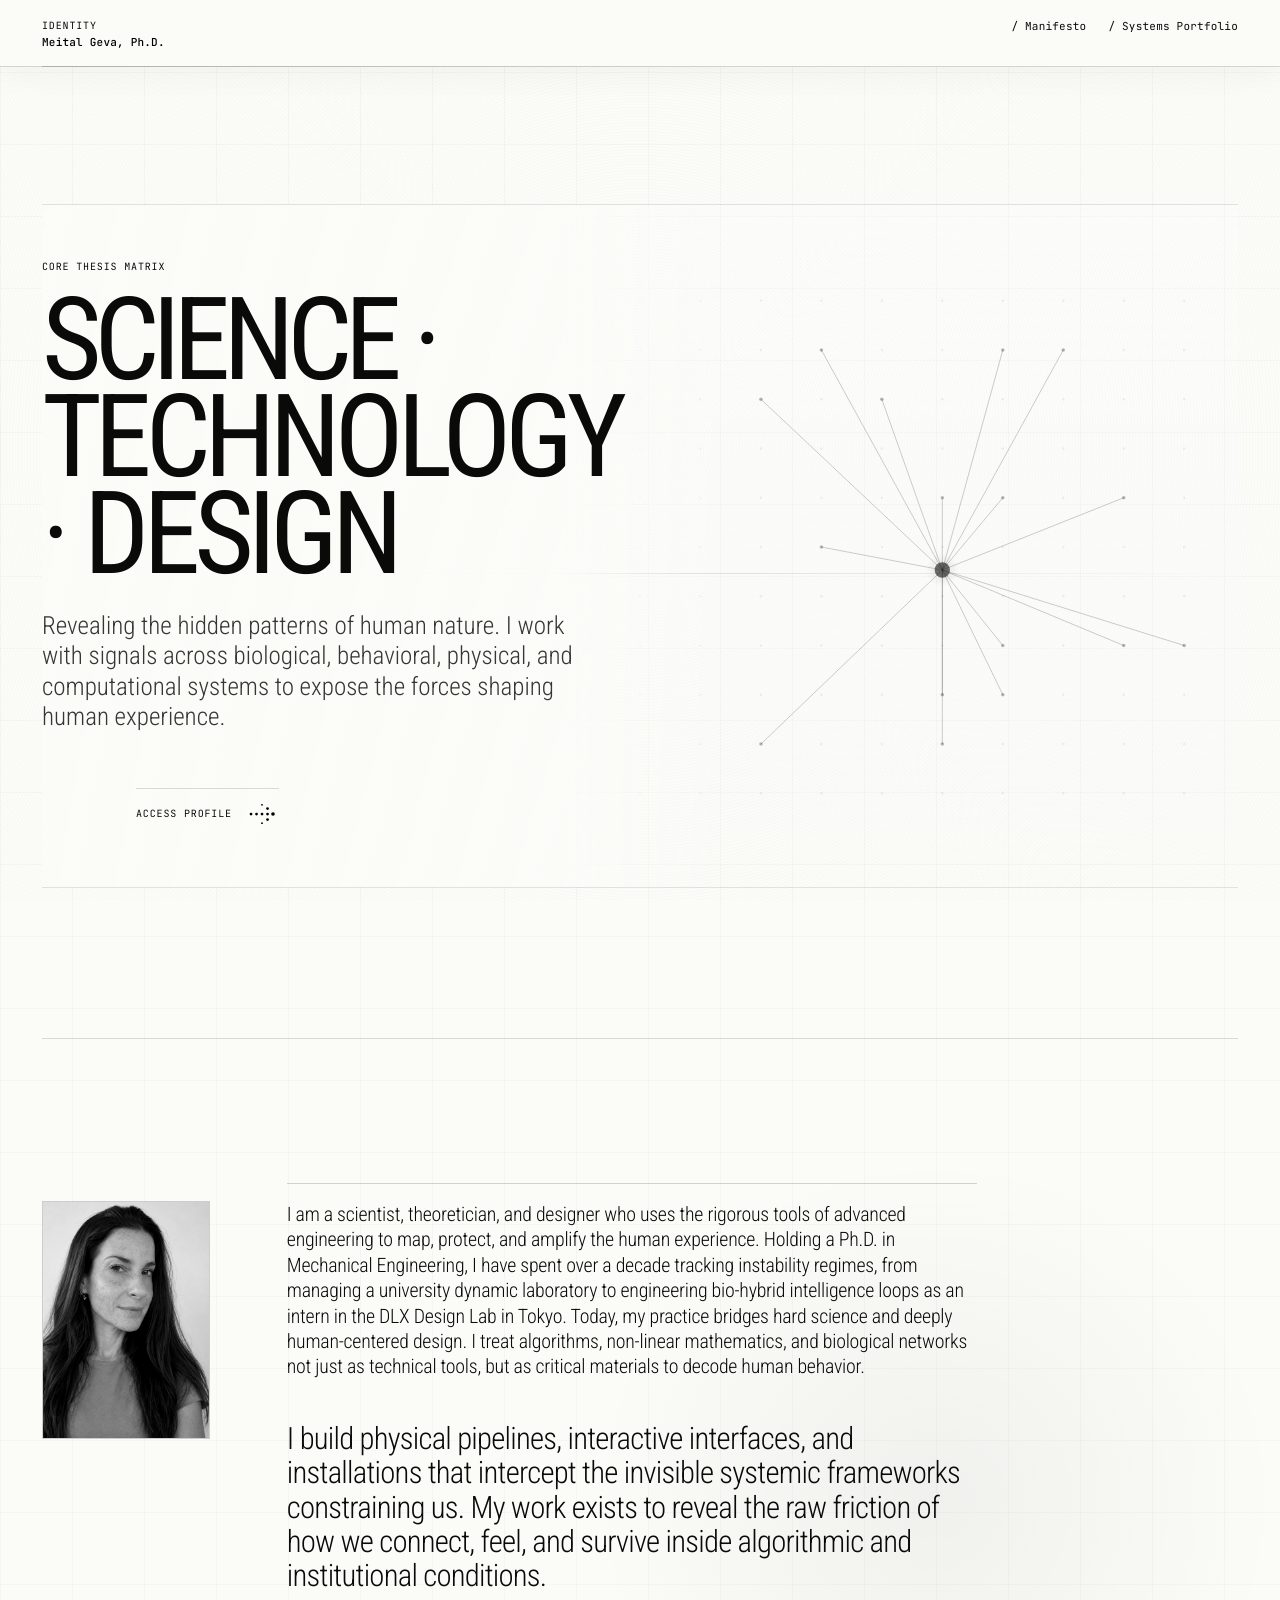
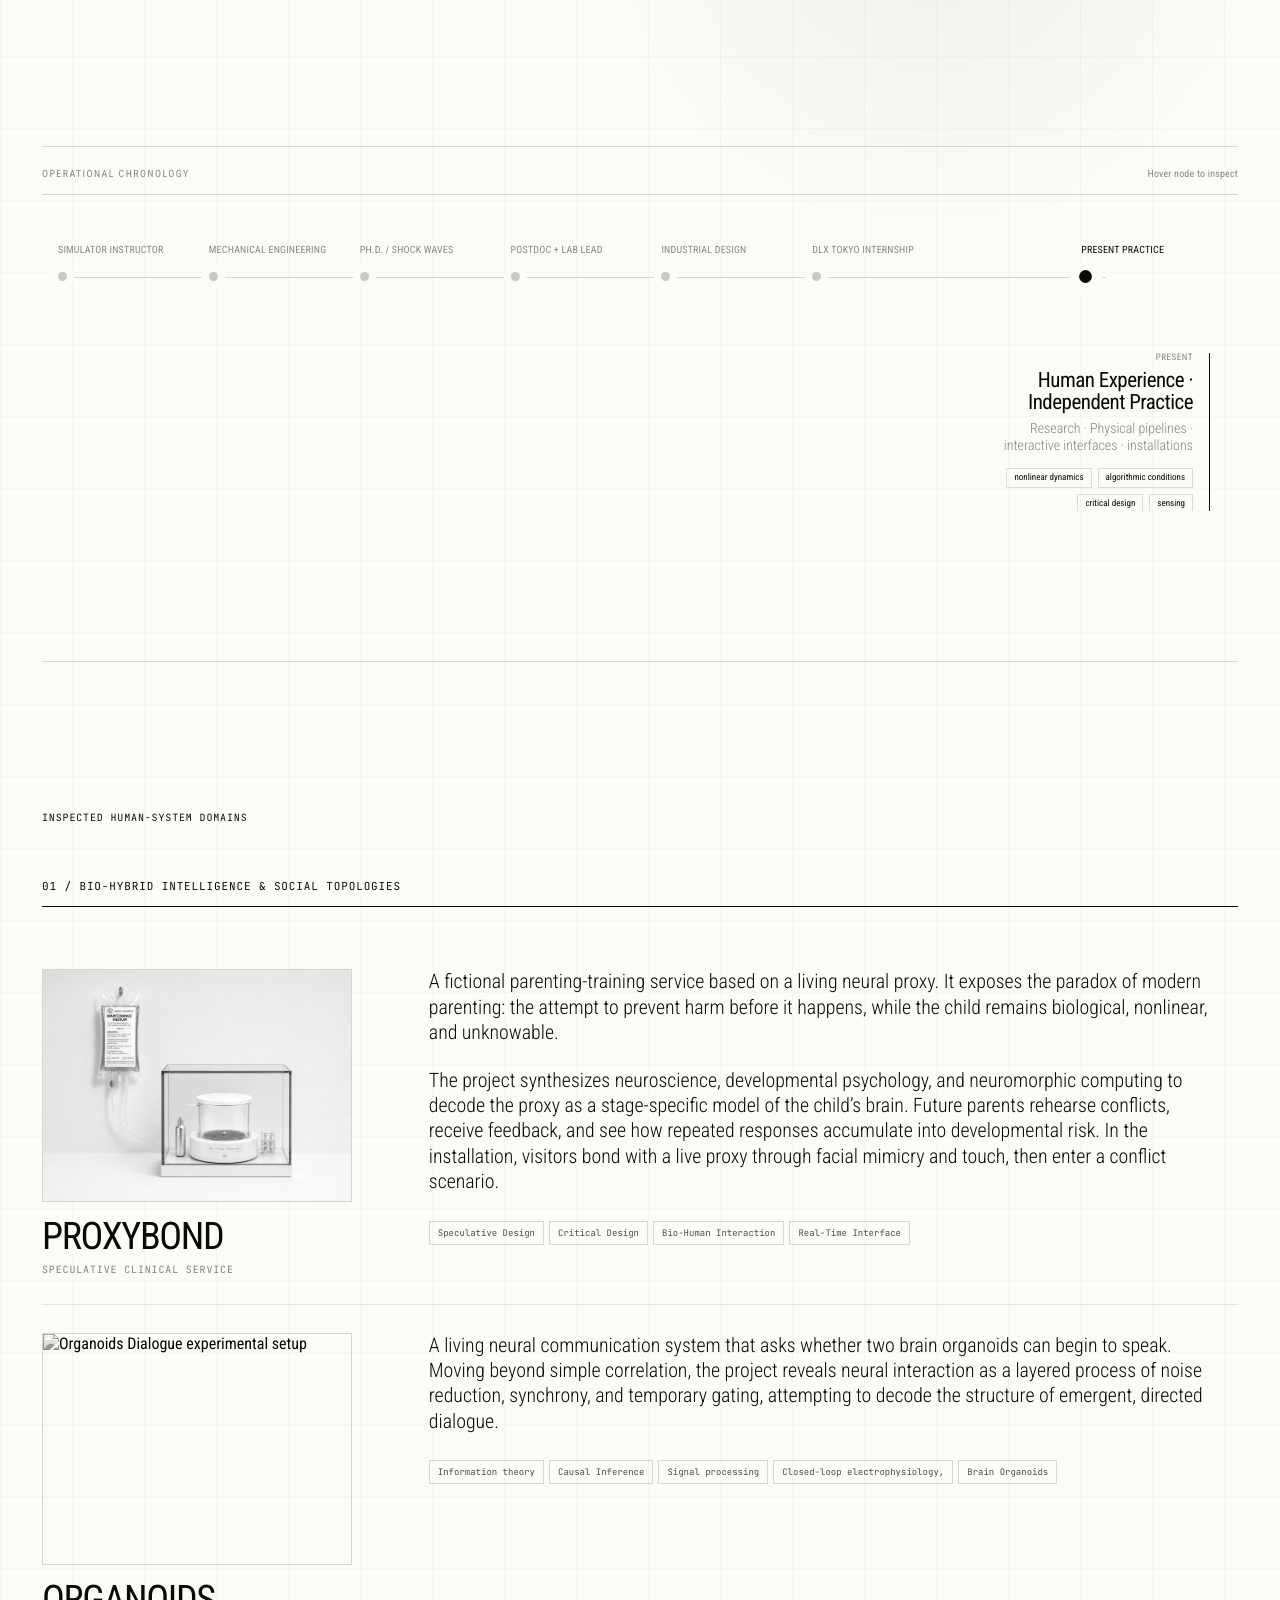
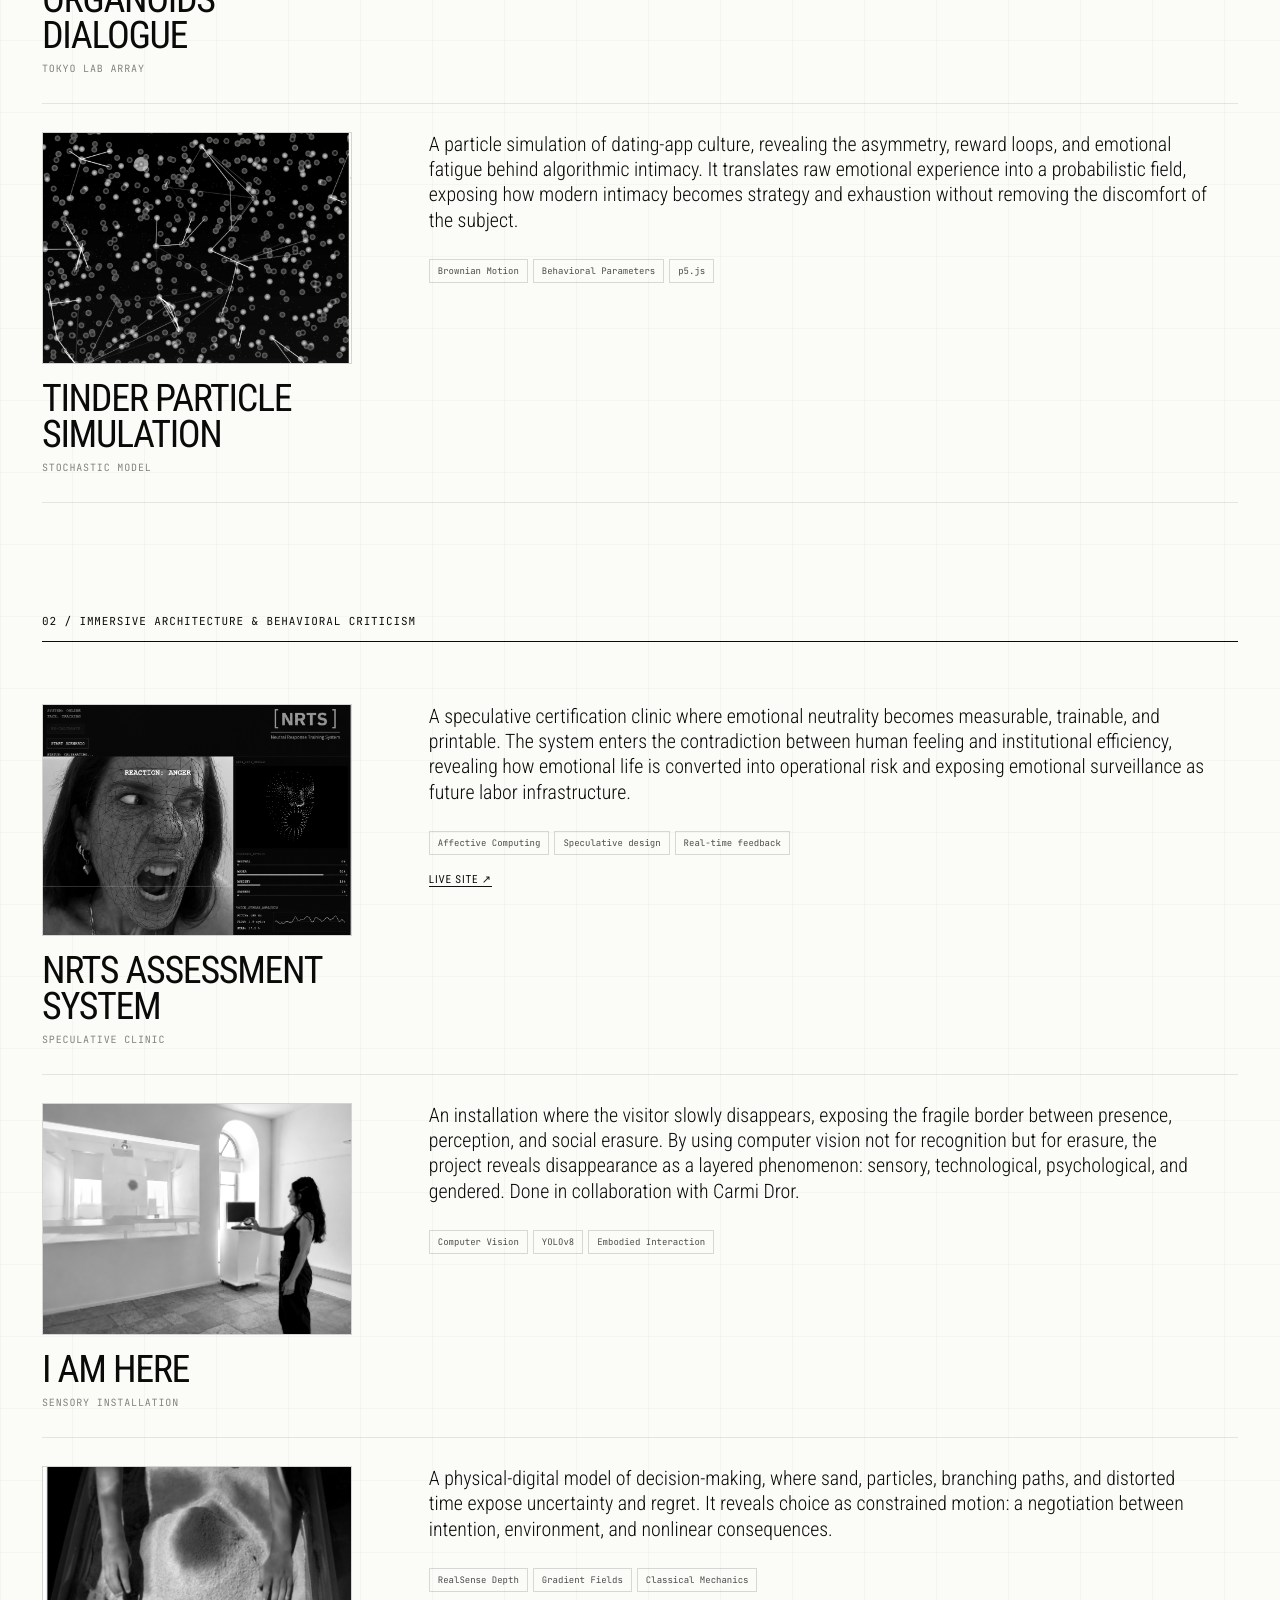
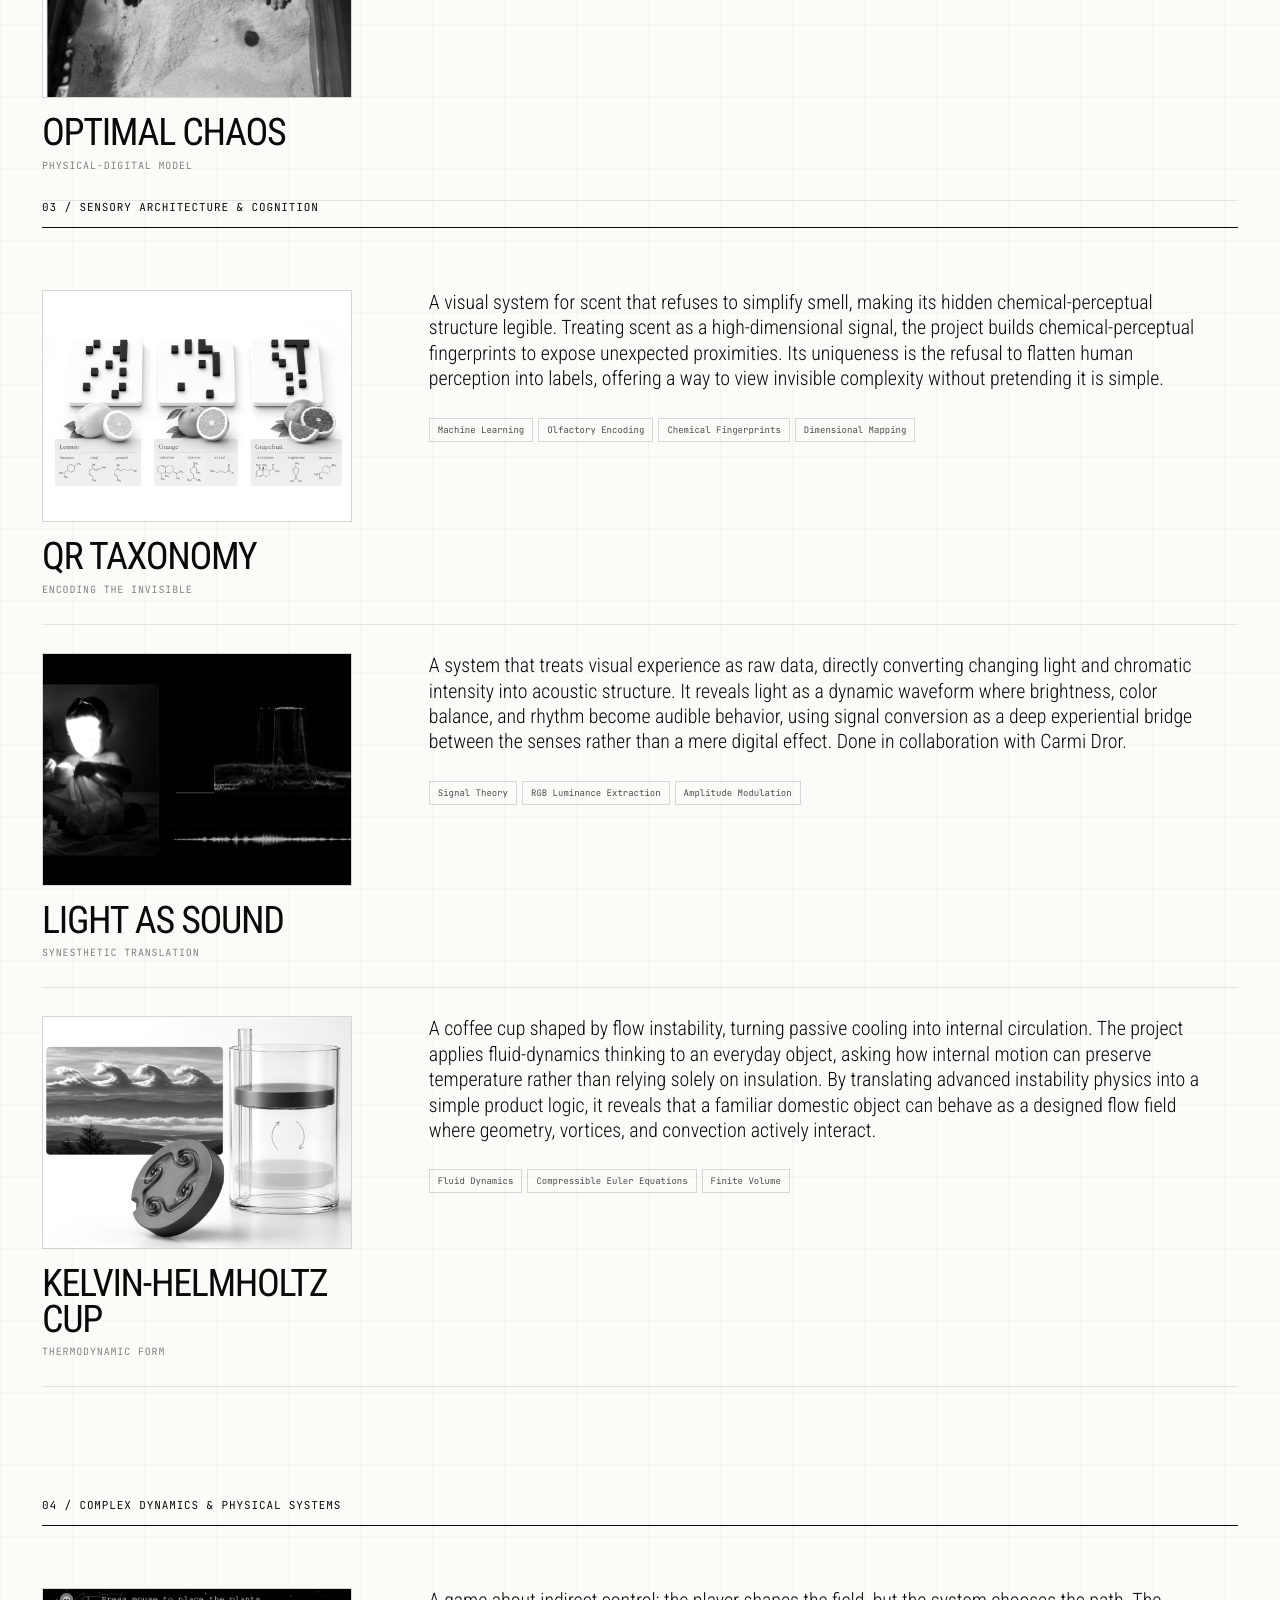
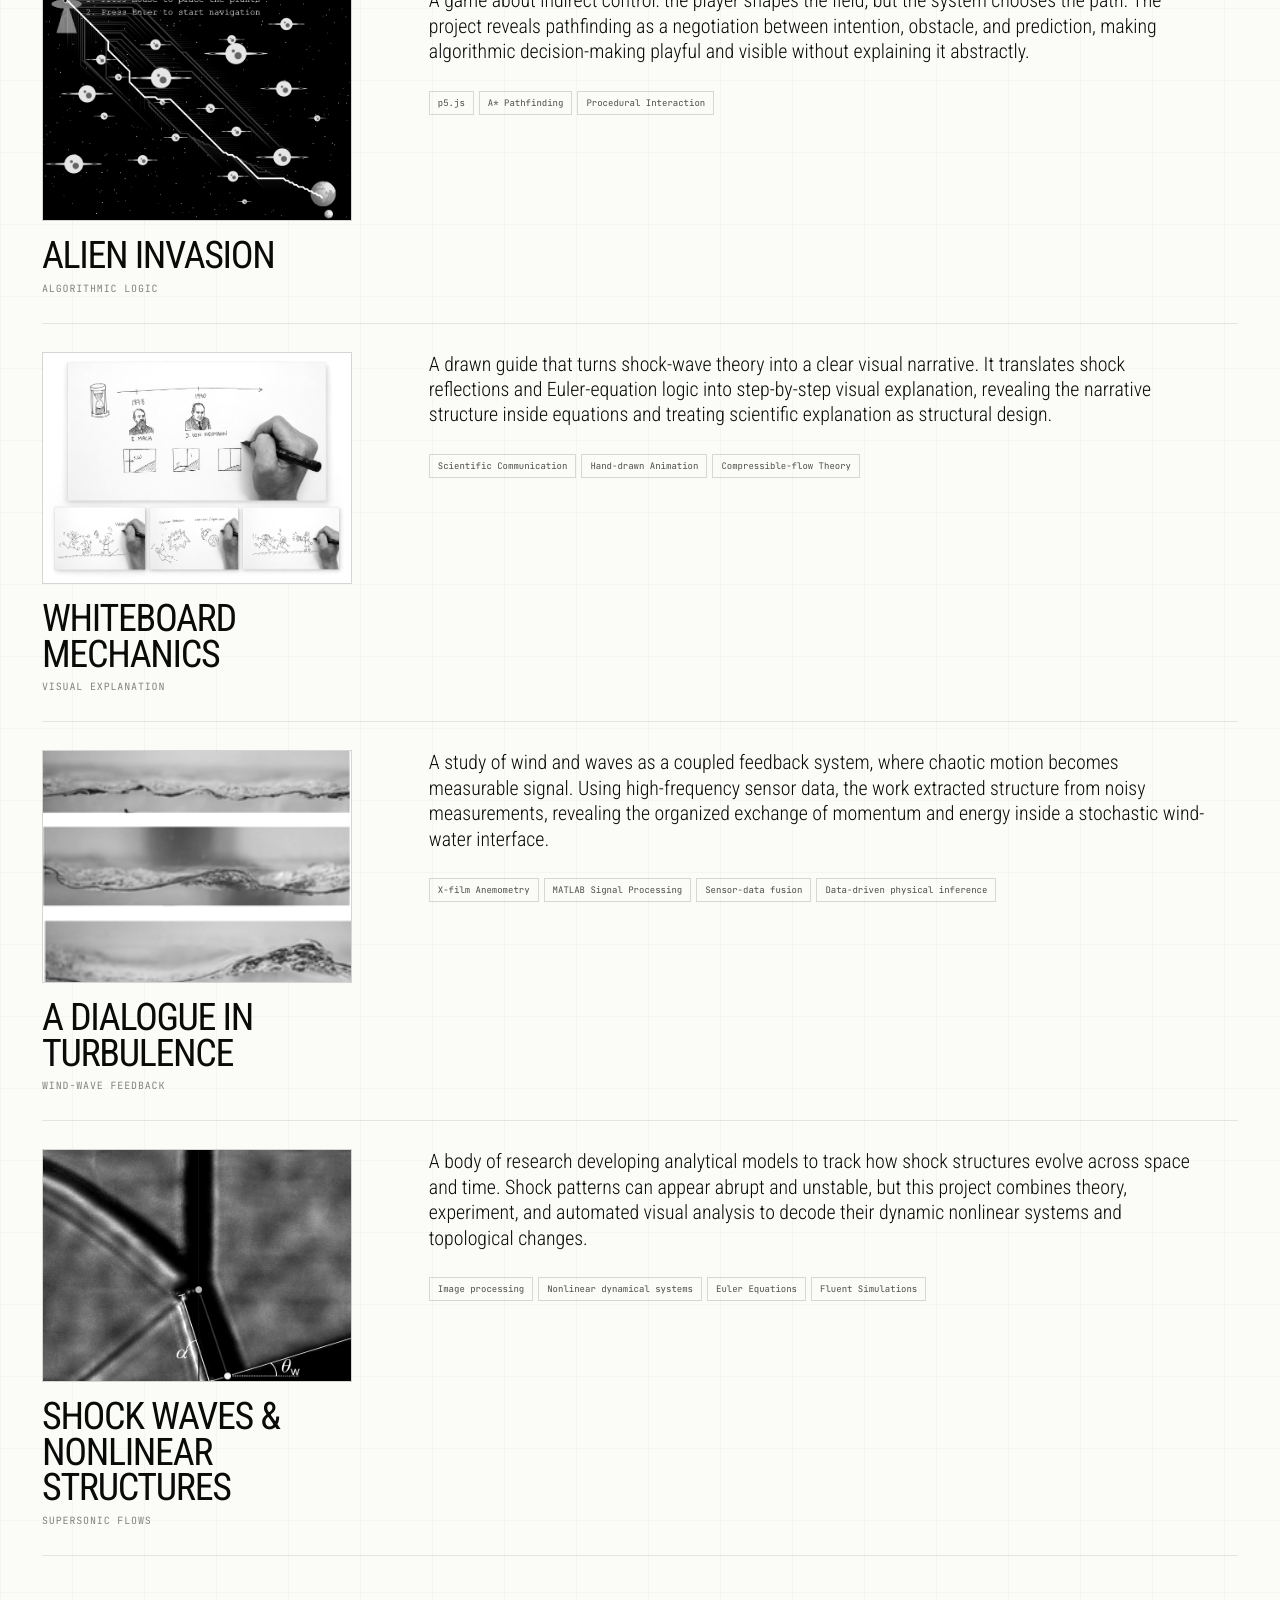
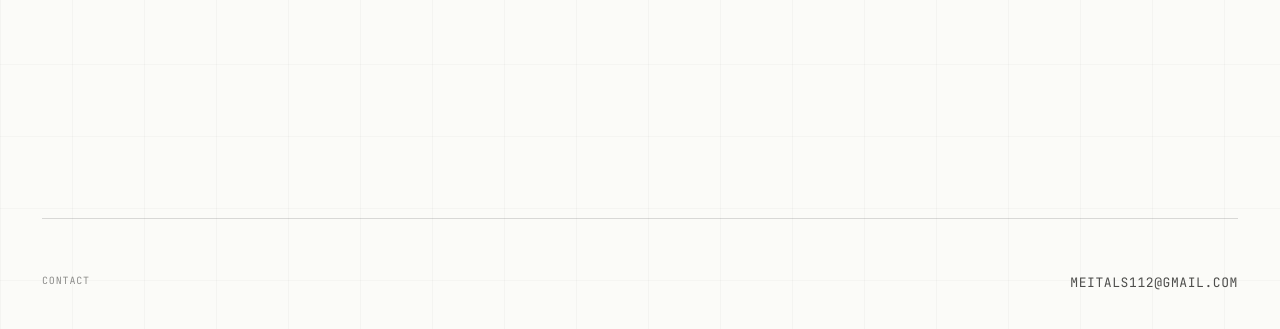
==== index.html @ a9322a8e "Update index.html" ====
<!DOCTYPE html>
<html lang="en">
<head>
    <meta charset="UTF-8">
    <meta name="viewport" content="width=device-width, initial-scale=1.0">
    <title>Meital Geva | Science · Technology · Design</title>
    
    <link rel="preconnect" href="https://fonts.googleapis.com">
    <link rel="preconnect" href="https://fonts.gstatic.com" crossorigin>
    <link href="https://fonts.googleapis.com/css2?family=JetBrains+Mono:wght@400;500&family=Roboto+Condensed:wght@300;400;500;700&display=swap" rel="stylesheet">

    <style>

        @font-face {
            font-family: "Glock Grotesk";
            src: url("fonts/glockgrotesque-medium.otf") format("opentype");
            font-weight: 400;
            font-style: normal;
            font-display: swap;
        }

        :root {
            --bg: #fbfbf8;
            --ink: #0a0a09;
            --muted: rgba(10, 10, 9, 0.54);
            --faint: rgba(10, 10, 9, 0.09);
            --hairline: rgba(10, 10, 9, 0.14);
            --paper: #f6f6f1;
            --field: rgba(10, 10, 9, 0.035);
            --mono: 'JetBrains Mono', monospace;
            --condensed: 'Roboto Condensed', 'Helvetica Neue Condensed', 'Arial Narrow', sans-serif;
        }

        * { box-sizing: border-box; margin: 0; padding: 0; }
        html { scroll-behavior: smooth; }

        body {
            background:
                radial-gradient(circle at 73% 18%, rgba(0,0,0,0.045), transparent 27vw),
                linear-gradient(90deg, rgba(0,0,0,0.028) 1px, transparent 1px),
                linear-gradient(180deg, rgba(0,0,0,0.022) 1px, transparent 1px),
                var(--bg);
            background-size: auto, 72px 72px, 72px 72px, auto;
            color: var(--ink);
            font-family: var(--condensed);
            font-weight: 400;
            overflow-x: hidden;
            position: relative;
            text-rendering: geometricPrecision;
            -webkit-font-smoothing: antialiased;
        }

        body::before {
            content: '';
            position: fixed;
            inset: 0;
            pointer-events: none;
            z-index: 0;
            opacity: .32;
            background-image:
                linear-gradient(rgba(255,255,255,.5), rgba(255,255,255,.5)),
                repeating-radial-gradient(circle at 50% 50%, rgba(0,0,0,.08) 0 1px, transparent 1px 3px);
            mix-blend-mode: multiply;
        }

        .interface-grid {
            position: relative;
            z-index: 2;
            width: min(100%, 1280px);
            margin: 0 auto;
            padding: 54px 42px 0;
        }

        header {
            position: fixed;
            top: 0;
            left: 50%;
            transform: translateX(-50%);
            width: min(100%, 1280px);
            padding: 20px 42px 16px;
            display: grid;
            grid-template-columns: 1fr auto;
            align-items: start;
            z-index: 30;
            pointer-events: none;
            background: rgba(251, 251, 248, 0.96);
            backdrop-filter: blur(14px);
            -webkit-backdrop-filter: blur(14px);
            border-bottom: 1px solid rgba(10,10,9,.16);
            box-shadow: 0 10px 30px rgba(0,0,0,.035);
        }

        header::after {
            content: '';
            position: absolute;
            left: 42px;
            right: 42px;
            bottom: -1px;
            height: 1px;
            background: linear-gradient(90deg, rgba(10,10,9,.18), transparent 58%);
        }

        header > * { pointer-events: auto; }

        .meta-label {
            font-family: var(--mono);
            font-size: 10px;
            line-height: 1.2;
            text-transform: uppercase;
            letter-spacing: .085em;
            color: var(--ink);
            font-weight: 400;
        }

        header a {
            font-family: var(--mono) !important;
            font-size: 11px !important;
            letter-spacing: .02em;
        }

        .nav-links {
            display: flex;
            gap: 22px;
            align-items: center;
        }

        .nav-links a {
            text-decoration: none;
            color: var(--ink);
            font-family: var(--mono);
            font-size: 11px;
            font-weight: 400;
            transition: opacity .25s ease, filter .25s ease;
        }

        .nav-links a:hover { opacity: .45; filter: blur(.35px); }

        section {
            min-height: 100vh;
            display: flex;
            flex-direction: column;
            justify-content: center;
            padding: 150px 0;
            border-bottom: 1px solid var(--hairline);
            position: relative;
            scroll-margin-top: 96px;
        }


        .reveal-element {
            filter: blur(18px);
            opacity: 0;
            transform: translateY(18px);
            transition: filter 1.9s cubic-bezier(.16, 1, .3, 1), opacity 1.9s cubic-bezier(.16, 1, .3, 1), transform 1.9s cubic-bezier(.16, 1, .3, 1);
        }

        .reveal-element.visible { filter: blur(0); opacity: 1; transform: translateY(0); }

        /* WORK SECTION: keep projects immediately visible on desktop and mobile */
        #work .reveal-element {
            filter: none;
            opacity: 1;
            transform: none;
            transition: none;
        }


        #hero {
            min-height: 100vh;
            isolation: isolate;
            display: block;
        }

        .hero-panel {
            position: relative;
            min-height: min(76vh, 860px);
            display: flex;
            align-items: stretch;
            border-top: 1px solid rgba(0,0,0,.10);
            border-bottom: 1px solid rgba(0,0,0,.10);
            overflow: hidden;
            background: linear-gradient(180deg, rgba(255,255,255,.26), rgba(255,255,255,.08));
        }

        .hero-dot-canvas {
            position: absolute;
            inset: 0;
            width: 100%;
            height: 100%;
            z-index: 0;
            pointer-events: none;
        }

        .hero-copy {
            position: relative;
            z-index: 2;
            width: min(56%, 760px);
            padding: clamp(34px, 4.2vw, 58px) clamp(28px, 4vw, 52px) clamp(34px, 4.8vw, 60px) 0;
            display: flex;
            flex-direction: column;
            justify-content: center;
            background: linear-gradient(90deg, rgba(251,251,248,.96) 0%, rgba(251,251,248,.92) 78%, rgba(251,251,248,0) 100%);
        }

        .hero-panel::after {
            content: '';
            position: absolute;
            left: 0;
            right: 0;
            top: 54%;
            height: 1px;
            background: linear-gradient(90deg, transparent, rgba(0,0,0,.12), transparent);
            z-index: 1;
            pointer-events: none;
        }

        .hero-title {
            font-family: "Glock Grotesk", var(--condensed);
            font-size: clamp(54px, 9vw, 116px);
            line-height: .84;
            letter-spacing: -.055em;
            font-weight: 400;
            text-transform: uppercase;
            max-width: 760px;
            margin: 0 0 28px;
        }

        .hero-title::first-line { letter-spacing: -.065em; }

        .hero-tagline {
            font-size: clamp(18px, 2.1vw, 25px);
            font-weight: 300;
            line-height: 1.22;
            max-width: 560px;
            color: rgba(10,10,9,.82);
            margin-left: 0;
        }

        .nav-trigger {
            display: inline-flex;
            align-items: center;
            gap: 13px;
            cursor: pointer;
            text-decoration: none;
            color: var(--ink);
            margin-top: 54px;
            margin-left: clamp(0px, 8vw, 94px);
            border-top: 1px solid var(--hairline);
            padding-top: 14px;
            width: fit-content;
        }

        .nav-trigger:hover .vector-arrow { transform: translateX(8px); opacity: .55; }
        .vector-arrow { width: 34px; height: 22px; transition: transform .45s cubic-bezier(.16, 1, .3, 1), opacity .25s ease; }


        .about-layout { width: 100%; }

        .about-text-container {
            display: grid;
            grid-template-columns: 168px minmax(520px, 690px) minmax(120px, 1fr);
            column-gap: clamp(38px, 6vw, 86px);
            row-gap: 22px;
            align-items: start;
            max-width: 1180px;
            margin-bottom: 118px;
            position: relative;
        }

        .about-text-container::before { display: none; }

        .profile-img {
            grid-column: 1;
            grid-row: 1 / span 2;
            width: 168px;
            height: 238px;
            object-fit: cover;
            object-position: center 18%;
            display: block;
            filter: grayscale(100%) contrast(1.08) brightness(1.05);
            border-radius: 0;
            border: 1px solid rgba(0,0,0,.18);
            box-shadow: none;
            margin-top: 12px;
        }

        .about-text-container p {
            grid-column: 2;
            font-size: clamp(18px, 1.55vw, 22px);
            line-height: 1.28;
            margin-bottom: 20px;
            font-weight: 300;
            max-width: 690px;
            letter-spacing: -.012em;
        }

        .about-text-container p:first-of-type {
            margin-top: -6px;
            padding-top: 18px;
            border-top: 1px solid rgba(0,0,0,.16);
        }

        .about-statement {
            font-size: clamp(24px, 2.4vw, 34px) !important;
            line-height: 1.12 !important;
            letter-spacing: -0.025em !important;
            max-width: 820px !important;
            margin-bottom: 34px !important;
        }

        .chron-section {
            --ink: var(--ink);
            --muted: rgba(10,10,9,.48);
            --soft: #c9c9c2;
            --line: rgba(10,10,9,.15);
            --accent: #0a0a09;
            --display: var(--condensed);
            --mono: var(--mono);
            width: 100%;
            border-top: 1px solid var(--hairline);
            padding-top: 22px;
        }

        .chron-head { display: flex; justify-content: space-between; align-items: flex-end; border-bottom: 1px solid var(--line); padding-bottom: 14px; margin-bottom: 8px; }
        .chron-head h2 { font-family: var(--mono); font-size: 10px; font-weight: 400; text-transform: uppercase; letter-spacing: .14em; color: var(--muted); margin: 0; }
        .chron-head .hint { font-family: var(--mono); font-size: 10px; letter-spacing: .02em; color: var(--muted); }
        .chron-scroll { overflow-x: auto; overflow-y: hidden; padding-bottom: 8px; scrollbar-width: none; }
        .chron-scroll::-webkit-scrollbar { display: none; }
        .chron { position: relative; padding-top: 42px; padding-bottom: 215px; padding-left: 16px; padding-right: 132px; min-width: 1060px; }
        .chron-line { position: absolute; left: 16px; right: 132px; top: 74px; height: 1px; background: var(--line); }
        .chron-grid { position: relative; display: grid; grid-template-columns: repeat(7, minmax(0, 1fr)); gap: 8px; }
        .chron-node { position: relative; display: flex; flex-direction: column; align-items: flex-start; cursor: pointer; }
        .chron-year { font-family: var(--mono); font-size: 10px; line-height: 1.18; letter-spacing: .02em; color: var(--muted); transition: color .2s; max-width: 118px; text-transform: uppercase; }
        .chron-node.is-open .chron-year, .chron-node:hover .chron-year { color: var(--ink); }
        .chron-dotwrap { position: relative; height: 24px; display: flex; align-items: center; margin-top: 8px; }
        .chron-dot { position: relative; z-index: 2; width: 9px; height: 9px; border-radius: 999px; background: var(--soft); box-shadow: 0 0 0 7px var(--bg); transition: transform .25s, background .25s; }
        .chron-node.is-open .chron-dot, .chron-node:hover .chron-dot { transform: scale(1.42); background: var(--accent); }
        .chron-ping { position: absolute; left: -7px; width: 23px; height: 23px; border-radius: 999px; background: var(--accent); opacity: 0; }
        .chron-node.is-open .chron-ping { opacity: .12; animation: chron-ping 2.6s ease-out infinite; }
        @keyframes chron-ping { 0% { transform: scale(.5); opacity: .24; } 100% { transform: scale(2.2); opacity: 0; } }
        .chron-pop { position: absolute; top: 108px; left: 0; width: max(235px, 100%); padding-right: 14px; opacity: 0; transform: translateY(8px); transition: opacity .25s, transform .25s; pointer-events: none; }
        .chron-node.is-open .chron-pop, .chron-node:hover .chron-pop { opacity: 1; transform: none; }
        .chron-node.chron-present .chron-year { color: var(--ink); }
        .chron-node.chron-present .chron-dot { transform: scale(1.42); background: var(--accent); }
        .chron-node.chron-present .chron-ping { opacity: .12; animation: chron-ping 2.6s ease-out infinite; }
        .chron-node.chron-present .chron-pop { opacity: 1; transform: none; }
        .chron-node.chron-present { transform: translateX(118px); }
        .chron-node:nth-last-child(2) .chron-pop { width: max(270px, 118%); }
        .chron-pop .inner { border-left: 1px solid var(--accent); padding-left: 16px; }
        .chron-date { font-family: var(--mono); font-size: 9px; line-height: 1.2; letter-spacing: .06em; color: var(--muted); margin: 0 0 8px; text-transform: uppercase; }
        .chron-role { font-family: var(--display); font-size: 21px; font-weight: 400; line-height: 1.02; letter-spacing: -.025em; margin: 0 0 7px; }
        .chron-place { font-size: 14px; font-weight: 300; color: var(--muted); margin: 0 0 14px; line-height: 1.18; }
        .chron-tags { display: flex; flex-wrap: wrap; gap: 6px; }
        .chron-tags span { font-family: var(--mono); font-size: 9px; padding: 4px 7px; background: transparent; border: 1px solid rgba(0,0,0,.12); color: var(--ink); }
        .chron-node:last-child .chron-pop { left: auto; right: 0; }
        .chron-node:last-child .chron-pop .inner { border-left: 0; border-right: 1px solid var(--accent); padding-left: 0; padding-right: 16px; text-align: right; }
        .chron-node:last-child .chron-tags { justify-content: flex-end; }

        .category-block { margin-bottom: 112px; }
        .category-title {
            font-family: var(--mono);
            font-size: 11px;
            font-weight: 400;
            text-transform: uppercase;
            letter-spacing: .08em;
            border-bottom: 1px solid var(--ink);
            padding-bottom: 12px;
            margin-bottom: 34px;
        }

        .project-item {
            display: grid;
            grid-template-columns: minmax(220px, 310px) 1fr;
            gap: clamp(32px, 6vw, 84px);
            margin-bottom: 0;
            padding: 28px 0;
            align-items: flex-start;
            border-bottom: 1px solid rgba(0,0,0,.09);
        }

        .project-item:hover { background: linear-gradient(90deg, rgba(0,0,0,.025), transparent 45%); }
        .project-thumb {
            width: 100%;
            aspect-ratio: 4 / 3;
            object-fit: cover;
            object-position: center center;
            display: block;
            margin: 0 0 18px;
            filter: grayscale(100%) contrast(1.06) brightness(1.02);
            border: 1px solid rgba(0,0,0,.15);
            transform: translateZ(0);
            transition: filter .65s cubic-bezier(.16, 1, .3, 1), transform .65s cubic-bezier(.16, 1, .3, 1), border-color .65s cubic-bezier(.16, 1, .3, 1);
        }

        .project-item:hover .project-thumb,
        .project-item:focus-within .project-thumb {
            filter: grayscale(0%) contrast(1.03) brightness(1.0) saturate(1.06);
            transform: scale(1.018);
            border-color: rgba(0,0,0,.26);
        }

        .project-link {
          display: inline-block;
          margin-top: 14px;
          font-size: 11px;
          letter-spacing: 0.08em;
          text-transform: uppercase;
          color: #111;
          text-decoration: none;
          border-bottom: 1px solid #111;
          line-height: 1.2;
        }

.project-link:hover {
  opacity: 0.55;
}

        .project-meta h4 { font-size: clamp(25px, 3vw, 38px); font-weight: 400; margin-bottom: 8px; letter-spacing: -.035em; line-height: .94; text-transform: uppercase; }
        .project-content p { font-size: clamp(17px, 1.55vw, 21px); font-weight: 300; line-height: 1.28; margin-bottom: 22px; max-width: 780px; }
        .tech-tag { font-family: var(--mono); font-size: 9px; color: rgba(10,10,9,.72); background: transparent; padding: 5px 8px; display: inline-block; margin: 4px 5px 4px 0; border: 1px solid rgba(0,0,0,.14); }

        footer { padding: 56px 0 38px; display: flex; justify-content: space-between; }
        .footer-contact { color: rgba(10,10,9,.72); text-decoration: none; font-size: 13px; letter-spacing: .045em; }
        .footer-contact:hover { color: var(--ink); }

        @media (max-width: 900px) {
            .interface-grid { padding: 105px 24px 0; }
            header { padding: 18px 24px 14px; }
            header::after { left: 24px; right: 24px; bottom: -1px; }
            .nav-links { display: none; }
            section { padding: 106px 0; }
            .hero-panel { min-height: 78vh; }
            .hero-copy { width: 100%; min-height: 78vh; padding: 34px 22px 36px 0; background: linear-gradient(180deg, rgba(251,251,248,.94) 0%, rgba(251,251,248,.86) 58%, rgba(251,251,248,.42) 100%); }
            .hero-dot-canvas { opacity: 1; }
            .hero-title {
                       font-family: "Helvetica Neue Condensed", "Arial Narrow", "Roboto Condensed", sans-serif;
                       font-weight: 400;
                       letter-spacing: -0.06em;
                        }
            .hero-tagline, .nav-trigger { margin-left: 0; }
            .about-text-container { display: block; margin-bottom: 86px; }
            .about-text-container::before { display: none; }
            .profile-img { width: 164px; height: 224px; margin-bottom: 34px; }
            .about-text-container p:first-of-type { padding-top: 16px; }
            .project-item { grid-template-columns: 1fr; gap: 14px; padding: 25px 0; }

            /* MOBILE FIX: make projects visible */
            #work {
                display: block;
                min-height: auto;
                padding: 106px 0 70px;
            }

            #work .reveal-element {
                opacity: 1;
                filter: none;
                transform: none;
            }

            /* MOBILE FIX: vertical CV trajectory */
            .chron-head {
                align-items: flex-start;
            }

            .chron-head .hint {
                display: none;
            }

            .chron-scroll {
                overflow: visible;
                padding-bottom: 0;
            }

            .chron {
                min-width: 0;
                padding: 22px 0 20px;
            }

            .chron-line {
                left: 116px;
                right: auto;
                top: 28px;
                bottom: 28px;
                width: 1px;
                height: auto;
            }

            .chron-grid {
                display: flex;
                flex-direction: column;
                gap: 24px;
            }

            .chron-node {
                display: grid;
                grid-template-columns: 96px 28px minmax(0, 1fr);
                column-gap: 10px;
                align-items: start;
                min-height: 76px;
            }

            .chron-year {
                grid-column: 1;
                max-width: 96px;
                padding-top: 2px;
            }

            .chron-dotwrap {
                grid-column: 2;
                height: 24px;
                margin-top: 0;
                justify-content: center;
            }

            .chron-pop {
                grid-column: 3;
                position: static;
                width: auto;
                padding-right: 0;
                opacity: 0;
                max-height: 0;
                overflow: hidden;
                transform: none;
                transition: opacity .25s ease, max-height .25s ease;
                pointer-events: none;
            }

            .chron-node.is-open .chron-pop,
            .chron-node:hover .chron-pop,
            .chron-node.chron-present .chron-pop {
                opacity: 1;
                max-height: 260px;
                pointer-events: auto;
            }

            .chron-node.chron-present {
                transform: none;
            }

            .chron-node:last-child .chron-pop {
                left: auto;
                right: auto;
            }

            .chron-node:last-child .chron-pop .inner {
                border-left: 1px solid var(--accent);
                border-right: 0;
                padding-left: 16px;
                padding-right: 0;
                text-align: left;
            }

            .chron-node:last-child .chron-tags {
                justify-content: flex-start;
            }

            /* MOBILE FIX: only Present pulse + align pulse to the actual dot */
            .chron-ping,
            .chron-node.is-open .chron-ping,
            .chron-node:hover .chron-ping {
                left: 50%;
                top: 50%;
                margin-left: -11.5px;
                margin-top: -11.5px;
                transform-origin: center center;
                opacity: 0 !important;
                animation: none !important;
            }

            .chron-node.chron-present .chron-ping,
            .chron-node.chron-present.is-open .chron-ping,
            .chron-node.chron-present:hover .chron-ping {
                opacity: .12 !important;
                animation: chron-ping 2.6s ease-out infinite !important;
            }

            /* MOBILE FIX: image becomes color when project block is in view */
            .project-item.is-inview .project-thumb {
                filter: grayscale(0%) contrast(1.03) brightness(1.0) saturate(1.06);
                transform: scale(1.018);
                border-color: rgba(0,0,0,.26);
            }

            footer { display: block; }
            footer .meta-label + .meta-label { margin-top: 10px; }
        }

        @media (prefers-reduced-motion: reduce) {
            * { animation: none !important; transition: none !important; scroll-behavior: auto !important; }
            .hero-dot-canvas { opacity: .45; }
        }

    </style>
</head>
<body>


    <header>
        <div>
            <div class="meta-label">Identity</div>
            <a href="#hero" style="font-size: 14px; font-weight: 500; text-decoration: none; color: #000000; display: block; margin-top: 4px;">Meital Geva, Ph.D.</a>
        </div>
        <nav class="nav-links">
            <a href="#about">/ Manifesto</a>
            <a href="#work">/ Systems Portfolio</a>
        </nav>
    </header>

    <div class="interface-grid">

        <section id="hero">
            <div class="hero-panel reveal-element" id="heroPanel">
                <canvas id="heroDotCanvas" class="hero-dot-canvas" aria-hidden="true"></canvas>
                <div class="hero-copy" id="heroCopy">
                    <div class="meta-label" style="margin-bottom: 20px;">Core Thesis Matrix</div>
                    <h2 class="hero-title">SCIENCE · TECHNOLOGY · DESIGN</h2>
                    <p class="hero-tagline">Revealing the hidden patterns of human nature. I work with signals across biological, behavioral, physical, and computational systems to expose the forces shaping human experience.</p>
                    
                    <a href="#about" class="nav-trigger">
                        <span class="meta-label">Access Profile</span>
                        <svg class="vector-arrow" viewBox="0 0 32 24" fill="black">
                            <circle cx="4" cy="12" r="1.5"/><circle cx="10" cy="12" r="1.5"/><circle cx="16" cy="12" r="1.5"/><circle cx="22" cy="12" r="1.5"/>
                            <circle cx="28" cy="12" r="2"/><circle cx="22" cy="6" r="1.5"/><circle cx="16" cy="2" r="1"/><circle cx="22" cy="18" r="1.5"/><circle cx="16" cy="22" r="1"/>
                        </svg>
                    </a>
                </div>
            </div>
        </section>

        <section id="about">
            <div class="reveal-element about-layout">
                <div class="about-text-container">
                    <img src="assets/meital-portrait.png" alt="Meital Geva" class="profile-img">
                    <p>I am a scientist, theoretician, and designer who uses the rigorous tools of advanced engineering to map, protect, and amplify the human experience. Holding a Ph.D. in Mechanical Engineering, I have spent over a decade tracking instability regimes, from managing a university dynamic laboratory to engineering bio-hybrid intelligence loops as an intern in the DLX Design Lab in Tokyo. Today, my practice bridges hard science and deeply human-centered design. I treat algorithms, non-linear mathematics, and biological networks not just as technical tools, but as critical materials to decode human behavior.</p>
                    <p class="about-statement"> I build physical pipelines, interactive interfaces, and installations that intercept the invisible systemic frameworks constraining us. My work exists to reveal the raw friction of how we connect, feel, and survive inside algorithmic and institutional conditions.</p>
                </div>

                <div id="chronology" class="chron-section" aria-label="Operational chronology">
                    <div class="chron-head">
                        <h2>Operational chronology</h2>
                        <span class="hint">Hover node to inspect</span>
                    </div>

                    <div class="chron-scroll">
                        <div class="chron">
                            <div class="chron-line"></div>
                            <div class="chron-grid">

                                <div class="chron-node">
                                    <span class="chron-year">Simulator Instructor</span>
                                    <div class="chron-dotwrap"><span class="chron-ping"></span><span class="chron-dot"></span></div>
                                    <div class="chron-pop"><div class="inner">
                                        <p class="chron-date">2004 — 2007</p>
                                        <p class="chron-role">Air Force Simulator Instructor</p>
                                        <p class="chron-place">Israeli Air Force</p>
                                        <div class="chron-tags"><span>systems</span><span>instruction</span><span>human factors</span></div>
                                    </div></div>
                                </div>

                                <div class="chron-node">
                                    <span class="chron-year">Mechanical Engineering</span>
                                    <div class="chron-dotwrap"><span class="chron-ping"></span><span class="chron-dot"></span></div>
                                    <div class="chron-pop"><div class="inner">
                                        <p class="chron-date">2007 — 2011</p>
                                        <p class="chron-role">Mechanical Engineering B.Sc.</p>
                                        <p class="chron-place">Ben-Gurion University</p>
                                        <div class="chron-tags"><span>mechanical engineering</span><span>systems</span><span>technical foundation</span></div>
                                    </div></div>
                                </div>

                                <div class="chron-node">
                                    <span class="chron-year">Ph.D. / Shock Waves</span>
                                    <div class="chron-dotwrap"><span class="chron-ping"></span><span class="chron-dot"></span></div>
                                    <div class="chron-pop"><div class="inner">
                                        <p class="chron-date">2011 — 2017</p>
                                        <p class="chron-role">Ph.D. Mechanical Engineering</p>
                                        <p class="chron-place">Ben-Gurion University · highest honors</p>
                                        <div class="chron-tags"><span>shock waves</span><span>JFM publications</span><span>analytical modeling</span></div>
                                    </div></div>
                                </div>

                                <div class="chron-node">
                                    <span class="chron-year">Postdoc + Lab Lead</span>
                                    <div class="chron-dotwrap"><span class="chron-ping"></span><span class="chron-dot"></span></div>
                                    <div class="chron-pop"><div class="inner">
                                        <p class="chron-date">2020 — 2024</p>
                                        <p class="chron-role">Postdoc &amp; Head of Research Lab</p>
                                        <p class="chron-place">Tel Aviv University</p>
                                        <div class="chron-tags"><span>turbulence</span><span>wind–wave coupling</span><span>PRL / PNAS publications</span><span>Alon Fellowship</span></div>
                                    </div></div>
                                </div>

                                <div class="chron-node">
                                    <span class="chron-year">Industrial Design</span>
                                    <div class="chron-dotwrap"><span class="chron-ping"></span><span class="chron-dot"></span></div>
                                    <div class="chron-pop"><div class="inner">
                                        <p class="chron-date">2024 — 2026</p>
                                        <p class="chron-role">M.Des. Industrial Design</p>
                                        <p class="chron-place">Bezalel Academy</p>
                                        <div class="chron-tags"><span>Speculative design</span><span>sensory</span><span>interactive systems</span><span>real-time feedback</span></div>
                                    </div></div>
                                </div>

                                <div class="chron-node">
                                    <span class="chron-year">DLX Tokyo Internship</span>
                                    <div class="chron-dotwrap"><span class="chron-ping"></span><span class="chron-dot"></span></div>
                                    <div class="chron-pop"><div class="inner">
                                        <p class="chron-date">2025</p>
                                        <p class="chron-role">DLX Design Lab Internship · Living Technologies</p>
                                        <p class="chron-place">University of Tokyo</p>
                                        <div class="chron-tags"><span>brain organoids</span><span>information theory</span><span>signal processing</span></div>
                                    </div></div>
                                </div>

                                <div class="chron-node chron-present">
                                    <span class="chron-year">Present Practice</span>
                                    <div class="chron-dotwrap"><span class="chron-ping"></span><span class="chron-dot"></span></div>
                                    <div class="chron-pop"><div class="inner">
                                        <p class="chron-date">Present</p>
                                        <p class="chron-role">Human Experience · Independent Practice</p>
                                        <p class="chron-place">Research · Physical pipelines · interactive interfaces · installations</p>
                                        <div class="chron-tags"><span>nonlinear dynamics</span><span>algorithmic conditions</span><span>critical design</span><span>sensing</span></div>
                                    </div></div>
                                </div>

                            </div>
                        </div>
                    </div>
                </div>

            </div>
        </section>

        <section id="work">
            <div class="reveal-element" style="width: 100%;">
                <div class="meta-label" style="margin-bottom: 56px;">Inspected Human-System Domains</div>

                <div class="category-block">
                    <h3 class="category-title">01 / Bio-Hybrid Intelligence & Social Topologies</h3>
                    
                    <div class="project-item">
                        <div class="project-meta">
                            <img class="project-thumb" src="assets/proxybond.png" alt="ProxyBond living neural proxy system">
                            <h4>ProxyBond</h4>
                            <div class="meta-label" style="opacity: 0.5;">Speculative Clinical Service</div>
                        </div>
                        <div class="project-content">
                           <p>
A fictional parenting-training service based on a living neural proxy. It exposes the paradox of modern parenting: the attempt to prevent harm before it happens, while the child remains biological, nonlinear, and unknowable.
</p>

<p>
The project synthesizes neuroscience, developmental psychology, and neuromorphic computing to decode the proxy as a stage-specific model of the child’s brain. Future parents rehearse conflicts, receive feedback, and see how repeated responses accumulate into developmental risk. In the installation, visitors bond with a live proxy through facial mimicry and touch, then enter a conflict scenario. </p>
                            <div>
                                <span class="tech-tag">Speculative Design</span><span class="tech-tag">Critical Design</span><span class="tech-tag">Bio-Human Interaction</span><span class="tech-tag">Real-Time Interface</span>
                            </div>
                        </div>
                    </div>

                    <div class="project-item">
                        <div class="project-meta">
                            <img class="project-thumb" src="assets/organoids-dialogue.JPG" alt="Organoids Dialogue experimental setup">
                            <h4>Organoids Dialogue</h4>
                            <div class="meta-label" style="opacity: 0.5;">Tokyo Lab Array</div>
                        </div>
                        <div class="project-content">
                            <p>A living neural communication system that asks whether two brain organoids can begin to speak. Moving beyond simple correlation, the project reveals neural interaction as a layered process of noise reduction, synchrony, and temporary gating, attempting to decode the structure of emergent, directed dialogue.</p>
                            <div>
                                <span class="tech-tag">Information theory</span><span class="tech-tag">Causal Inference</span><span class="tech-tag">Signal processing</span><span class="tech-tag">Closed-loop electrophysiology,</span><span class="tech-tag">Brain Organoids</span>
                            </div>
                        </div>
                    </div>

                    <div class="project-item">
                        <div class="project-meta">
                            <img class="project-thumb" src="assets/tinder-particle-simulation.png" alt="Tinder Particle Simulation particle field">
                            <h4>Tinder Particle Simulation</h4>
                            <div class="meta-label" style="opacity: 0.5;">Stochastic Model</div>
                        </div>
                        <div class="project-content">
                            <p>A particle simulation of dating-app culture, revealing the asymmetry, reward loops, and emotional fatigue behind algorithmic intimacy. It translates raw emotional experience into a probabilistic field, exposing how modern intimacy becomes strategy and exhaustion without removing the discomfort of the subject.</p>
                            <div>
                                <span class="tech-tag">Brownian Motion</span><span class="tech-tag">Behavioral Parameters</span><span class="tech-tag">p5.js</span>
                            </div>
                        </div>
                    </div>
                </div>

                <div class="category-block">
                    <h3 class="category-title">02 / Immersive Architecture & Behavioral Criticism</h3>
                    
                    <div class="project-item">
                        <div class="project-meta">
                            <img class="project-thumb" src="assets/nrts-assessment-system.png" alt="NRTS Assessment System interface">
                            <h4>NRTS Assessment System</h4>
                            <div class="meta-label" style="opacity: 0.5;">Speculative Clinic</div>
                        </div>
                        <div class="project-content">
                            <p>A speculative certification clinic where emotional neutrality becomes measurable, trainable, and printable. The system enters the contradiction between human feeling and institutional efficiency, revealing how emotional life is converted into operational risk and exposing emotional surveillance as future labor infrastructure.</p>
                            <div>
                                <span class="tech-tag">Affective Computing</span><span class="tech-tag">Speculative design</span><span class="tech-tag">Real-time feedback</span>
                            </div>
                            <a class="project-link" href="https://meitals112.github.io/nrts-2026/" target="_blank" rel="noopener noreferrer">
                            LIVE SITE ↗
                            </a>
                        </div>
                    </div>

                    <div class="project-item">
                        <div class="project-meta">
                            <img class="project-thumb" src="assets/i-am-here.png" alt="I AM HERE sensory installation">
                            <h4>I AM HERE</h4>
                            <div class="meta-label" style="opacity: 0.5;">Sensory Installation</div>
                        </div>
                        <div class="project-content">
                            <p>An installation where the visitor slowly disappears, exposing the fragile border between presence, perception, and social erasure. By using computer vision not for recognition but for erasure, the project reveals disappearance as a layered phenomenon: sensory, technological, psychological, and gendered. Done in collaboration with Carmi Dror.</p>
                            <div>
                                <span class="tech-tag">Computer Vision</span><span class="tech-tag">YOLOv8</span><span class="tech-tag">Embodied Interaction</span>
                            </div>
                        </div>
                    </div>

                    <div class="project-item">
                        <div class="project-meta">
                            <img class="project-thumb" src="assets/optimal-chaos.png" alt="Optimal Chaos projected sand topography">
                            <h4>Optimal Chaos</h4>
                            <div class="meta-label" style="opacity: 0.5;">Physical-Digital Model</div>
                        </div>
                        <div class="project-content">
                            <p>A physical-digital model of decision-making, where sand, particles, branching paths, and distorted time expose uncertainty and regret. It reveals choice as constrained motion: a negotiation between intention, environment, and nonlinear consequences.</p>
                            <div>
                                <span class="tech-tag">RealSense Depth</span><span class="tech-tag">Gradient Fields</span><span class="tech-tag">Classical Mechanics</span>
                            </div>
                        </div>
                    </div>
                   <!-- Hidden: DVIR-TOPIA
                    <div class="project-item">
                        <div class="project-meta">
                            <h4>DVIR-TOPIA</h4>
                            <div class="meta-label" style="opacity: 0.5;">AI Cinema</div>
                        </div>
                        <div class="project-content">
                            <p>A front-yard AI cinema where visitors become animated figures inside a shared fantasy scene. The project uses lightweight AI tracking to reduce the body to gesture and movement, revealing how AI tracking can become a social mirror for communal play rather than a surveillance tool.</p>
                            <div>
                                <span class="tech-tag">PoseNet</span><span class="tech-tag">Real-time Skeletal Tracking</span><span class="tech-tag">Python</span>
                            </div>
                        </div>
                    </div>
                </div>
              -->

                <div class="category-block">
                    <h3 class="category-title">03 / Sensory Architecture & Cognition</h3>

                    <div class="project-item">
                        <div class="project-meta">
                            <img class="project-thumb" src="assets/qr-taxonomy.png" alt="QR Taxonomy scent encoding system">
                            <h4>QR Taxonomy</h4>
                            <div class="meta-label" style="opacity: 0.5;">Encoding the Invisible</div>
                        </div>
                        <div class="project-content">
                            <p>A visual system for scent that refuses to simplify smell, making its hidden chemical-perceptual structure legible. Treating scent as a high-dimensional signal, the project builds chemical-perceptual fingerprints to expose unexpected proximities. Its uniqueness is the refusal to flatten human perception into labels, offering a way to view invisible complexity without pretending it is simple.</p>
                            <div>
                                <span class="tech-tag">Machine Learning</span><span class="tech-tag">Olfactory Encoding</span><span class="tech-tag">Chemical Fingerprints</span><span class="tech-tag">Dimensional Mapping</span>
                            </div>
                        </div>
                    </div>

                    <div class="project-item">
                        <div class="project-meta">
                            <img class="project-thumb" src="assets/light-as-sound.png" alt="Light as Sound synesthetic translation system">
                            <h4>Light as Sound</h4>
                            <div class="meta-label" style="opacity: 0.5;">Synesthetic Translation</div>
                        </div>
                        <div class="project-content">
                            <p>A system that treats visual experience as raw data, directly converting changing light and chromatic intensity into acoustic structure. It reveals light as a dynamic waveform where brightness, color balance, and rhythm become audible behavior, using signal conversion as a deep experiential bridge between the senses rather than a mere digital effect. Done in collaboration with Carmi Dror.</p>
                            <div>
                                <span class="tech-tag">Signal Theory</span><span class="tech-tag">RGB Luminance Extraction</span><span class="tech-tag">Amplitude Modulation</span>
                            </div>
                        </div>
                    </div>

                    <div class="project-item">
                        <div class="project-meta">
                            <img class="project-thumb" src="assets/kelvin-helmholtz-cup.png" alt="Kelvin-Helmholtz Cup flow instability object">
                            <h4>Kelvin-Helmholtz Cup</h4>
                            <div class="meta-label" style="opacity: 0.5;">Thermodynamic Form</div>
                        </div>
                        <div class="project-content">
                            <p>A coffee cup shaped by flow instability, turning passive cooling into internal circulation. The project applies fluid-dynamics thinking to an everyday object, asking how internal motion can preserve temperature rather than relying solely on insulation. By translating advanced instability physics into a simple product logic, it reveals that a familiar domestic object can behave as a designed flow field where geometry, vortices, and convection actively interact.</p>
                            <div>
                                <span class="tech-tag">Fluid Dynamics</span><span class="tech-tag">Compressible Euler Equations</span><span class="tech-tag">Finite Volume</span>
                            </div>
                        </div>
                    </div>

                    <!-- Hidden per request: Silver Lens
<div class="project-item">
                        <div class="project-meta">
                            <h4>Silver Lens</h4>
                            <div class="meta-label" style="opacity: 0.5;">UX Cognitive System</div>
                        </div>
                        <div class="project-content">
                            <p>A camera app for older adults designed around confidence rather than features. The project addresses the tension that interfaces often punish uncertainty with feature overload. By utilizing cognitive psychology to prioritize emotional safety, it reveals that confidence itself is a crucial design material to restore user autonomy.</p>
                            <div>
                                <span class="tech-tag">Cognitive Ergonomics</span><span class="tech-tag">Figma Prototyping</span><span class="tech-tag">User Flows</span>
                            </div>
                        </div>
                    </div>
                    -->
                </div>

                <div class="category-block">
                    <h3 class="category-title">04 / Complex Dynamics & Physical Systems</h3>
<div class="project-item">
                        <div class="project-meta">
                            <img class="project-thumb" src="assets/alien-invasion.png" alt="Kelvin-Helmholtz Cup flow instability object">
                            <h4>Alien Invasion</h4>
                            <div class="meta-label" style="opacity: 0.5;">Algorithmic Logic</div>
                        </div>
                        <div class="project-content">
                            <p>A game about indirect control: the player shapes the field, but the system chooses the path. The project reveals pathfinding as a negotiation between intention, obstacle, and prediction, making algorithmic decision-making playful and visible without explaining it abstractly.</p>
                            <div>
                                <span class="tech-tag">p5.js</span><span class="tech-tag">A* Pathfinding</span><span class="tech-tag">Procedural Interaction</span>
                            </div>
                        </div>
                    </div>
                

                    <!-- Hidden per request: Bloch Oscillations
<div class="project-item">
                        <div class="project-meta">
                            <h4>Bloch Oscillations</h4>
                            <div class="meta-label" style="opacity: 0.5;">Quantum Mechanics</div>
                        </div>
                        <div class="project-content">
                            <p>A classical mechanical system that makes quantum-like behavior visible. This research bridges classical mechanics and quantum physics through a chain of coupled pendula, revealing abstract quantum logic—such as topological phase evolution—through a physical, observable system.</p>
                            <div>
                                <span class="tech-tag">Coupled Pendula</span><span class="tech-tag">SSH Model</span><span class="tech-tag">Frequency Analysis</span>
                            </div>
                        </div>
                    </div>
                    -->
 <div class="project-item">
                        <div class="project-meta">
                            <img class="project-thumb" src="assets/whiteboard-mechanics.png" alt="Kelvin-Helmholtz Cup flow instability object">
                            <h4>Whiteboard Mechanics</h4>
                            <div class="meta-label" style="opacity: 0.5;">Visual Explanation</div>
                        </div>
                        <div class="project-content">
                            <p>A drawn guide that turns shock-wave theory into a clear visual narrative. It translates shock reflections and Euler-equation logic into step-by-step visual explanation, revealing the narrative structure inside equations and treating scientific explanation as structural design.</p>
                            <div>
                                <span class="tech-tag">Scientific Communication</span><span class="tech-tag">Hand-drawn Animation</span><span class="tech-tag">Compressible-flow Theory</span>
                            </div>
                        </div>
                    </div>
                    <div class="project-item">
                        <div class="project-meta">
                            <img class="project-thumb" src="assets/dialogue-in-turbulence.png" alt="Kelvin-Helmholtz Cup flow instability object">
                            <h4>A Dialogue in Turbulence</h4>
                            <div class="meta-label" style="opacity: 0.5;">Wind-Wave Feedback</div>
                        </div>
                        <div class="project-content">
                            <p>A study of wind and waves as a coupled feedback system, where chaotic motion becomes measurable signal. Using high-frequency sensor data, the work extracted structure from noisy measurements, revealing the organized exchange of momentum and energy inside a stochastic wind-water interface.</p>
                            <div>
                                <span class="tech-tag">X-film Anemometry</span><span class="tech-tag">MATLAB Signal Processing</span><span class="tech-tag">Sensor-data fusion</span><span class="tech-tag">Data-driven physical inference</span>
                            </div>
                        </div>
                    </div>

                    <div class="project-item">
                        <div class="project-meta">
                            <img class="project-thumb" src="assets/shock-waves-nonlinear-structures.png" alt="Kelvin-Helmholtz Cup flow instability object">
                            <h4>Shock Waves & Nonlinear Structures</h4>
                            <div class="meta-label" style="opacity: 0.5;">Supersonic Flows</div>
                        </div>
                        <div class="project-content">
                            <p>A body of research developing analytical models to track how shock structures evolve across space and time. Shock patterns can appear abrupt and unstable, but this project combines theory, experiment, and automated visual analysis to decode their dynamic nonlinear systems and topological changes.</p>
                            <div>
                                <span class="tech-tag">Image processing</span><span class="tech-tag">Nonlinear dynamical systems</span><span class="tech-tag">Euler Equations</span><span class="tech-tag">Fluent Simulations</span>
                            </div>
                        </div>
                    </div>

                   

                    

            </div>
        </section>

        <footer>
            <div class="meta-label" style="opacity: 0.45;">Contact</div>
            <a class="meta-label footer-contact" href="mailto:meitals112@gmail.com">meitals112@gmail.com</a>
        </footer>

    </div>

    <script>
        // 1. BLUR REVEAL SYSTEM MECHANICS
        const revealElements = document.querySelectorAll('.reveal-element');
        const revealObserver = new IntersectionObserver((entries) => {
            entries.forEach(entry => {
                if (entry.isIntersecting) entry.target.classList.add('visible');
            });
        }, { threshold: 0.12, rootMargin: "0px 0px -60px 0px" });
        revealElements.forEach(el => revealObserver.observe(el));

        // 2. CHRONOLOGY MECHANICS
        // Desktop: hover/click inspection.
        // Mobile: passive scroll inspection.
        (function () {
            var scope = document.getElementById('chronology');
            if (!scope) return;

            var nodes = Array.prototype.slice.call(scope.querySelectorAll('.chron-node'));
            var isMobile = window.matchMedia('(max-width: 900px)').matches;

            function open(n) {
                nodes.forEach(function (x) { x.classList.remove('is-open'); });
                n.classList.add('is-open');
            }

            if (isMobile) {
                var chronObserver = new IntersectionObserver(function (entries) {
                    entries.forEach(function (entry) {
                        if (entry.isIntersecting) open(entry.target);
                    });
                }, {
                    root: null,
                    threshold: 0.55
                });

                nodes.forEach(function (n) { chronObserver.observe(n); });
                return;
            }

            nodes.forEach(function (n) {
                n.addEventListener('mouseenter', function () { open(n); });
                n.addEventListener('click', function () { open(n); });
                n.addEventListener('focusin', function () { open(n); });
            });

            var strip = scope.querySelector('.chron');
            if (strip) {
                strip.addEventListener('mouseleave', function () {
                    nodes.forEach(function (x) { x.classList.remove('is-open'); });
                });
            }
        })();

        // MOBILE PROJECT IMAGE COLOR ON SCROLL
        (function () {
            const items = document.querySelectorAll('.project-item');
            if (!items.length) return;

            const projectObserver = new IntersectionObserver((entries) => {
                entries.forEach(entry => {
                    if (entry.isIntersecting) {
                        entry.target.classList.add('is-inview');
                    } else {
                        entry.target.classList.remove('is-inview');
                    }
                });
            }, {
                threshold: 0.45
            });

            items.forEach(item => projectObserver.observe(item));
        })();

        // 3. HERO DOT GRID FIELD
        (function () {
            const canvas = document.getElementById('heroDotCanvas');
            const panel = document.getElementById('heroPanel');
            const copy = document.getElementById('heroCopy');
            if (!canvas || !panel || !copy) return;

            const ctx = canvas.getContext('2d');
            const dpr = Math.min(window.devicePixelRatio || 1, 2);
            const reduceMotion = window.matchMedia('(prefers-reduced-motion: reduce)').matches;

            let width = 0, height = 0;
            let grid = [];
            let activeIndices = [];
            let hub = null;
            let bursts = [];
            let movingLinks = [];
            let raf = null;
            let clipLeft = 0;

            const cfg = {
                cols: 19,
                rows: 11,
                marginX: 0.045,
                marginY: 0.14,
                baseRadius: 1.25,
                activeRadius: 2.8,
                hubRadius: 7.8,
                lineWidth: 1.0,
                burstCount: 8,
                moveDurationMin: 2600,
                moveDurationMax: 3400,
                arrivePause: 1800,
                emitDelay: 260,
                burstDuration: 1450,
                linger: 1150,
                fadeDuration: 1500,
                dissolveDurationFactor: 0.82,
                pulseSpeed: 0.0022
            };

            const smooth = t => t * t * (3 - 2 * t);
            const easeOut = t => 1 - Math.pow(1 - t, 3);
            const easeInOut = t => t < 0.5 ? 4 * t * t * t : 1 - Math.pow(-2 * t + 2, 3) / 2;
            const lerp = (a, b, t) => a + (b - a) * t;
            const clamp = (v, min, max) => Math.max(min, Math.min(max, v));

            function buildGrid() {
                grid = [];
                activeIndices = [];
                const startX = width * cfg.marginX;
                const startY = height * cfg.marginY;
                const stepX = (width * (1 - cfg.marginX * 2)) / (cfg.cols - 1);
                const stepY = (height * (1 - cfg.marginY * 2)) / (cfg.rows - 1);

                const panelRect = panel.getBoundingClientRect();
                const copyRect = copy.getBoundingClientRect();
                const mobileHero = window.matchMedia('(max-width: 900px)').matches;
                clipLeft = mobileHero ? width * 0.50 : Math.max(copyRect.right - panelRect.left + 28, width * 0.56);

                for (let row = 0; row < cfg.rows; row++) {
                    for (let col = 0; col < cfg.cols; col++) {
                        const point = {
                            index: row * cfg.cols + col,
                            row,
                            col,
                            x: startX + col * stepX,
                            y: startY + row * stepY
                        };
                        grid.push(point);
                        if (point.x >= clipLeft && row > 0 && row < cfg.rows - 1) {
                            activeIndices.push(point.index);
                        }
                    }
                }
            }

            function nearestActiveIndex(targetX, targetY) {
                let best = activeIndices[0] ?? 0;
                let bestDist = Infinity;
                for (const idx of activeIndices) {
                    const p = grid[idx];
                    const d = Math.hypot(p.x - targetX, p.y - targetY);
                    if (d < bestDist) { bestDist = d; best = idx; }
                }
                return best;
            }

            function initHub(now) {
                const startIndex = nearestActiveIndex(width * 0.73, height * 0.5);
                const p = grid[startIndex];
                hub = {
                    currentIndex: startIndex,
                    previousIndex: startIndex,
                    nextIndex: startIndex,
                    x: p.x,
                    y: p.y,
                    phase: 'hold',
                    phaseStart: now,
                    phaseEnd: now + cfg.arrivePause,
                    moveDuration: 0,
                    emittedForStop: false
                };
                bursts = [];
                movingLinks = [];
                spawnBurst(now + cfg.emitDelay, p.x, p.y, startIndex);
            }

            function resizeHeroCanvas() {
                const rect = panel.getBoundingClientRect();
                width = Math.max(1, rect.width);
                height = Math.max(1, rect.height);
                canvas.width = Math.round(width * dpr);
                canvas.height = Math.round(height * dpr);
                canvas.style.width = width + 'px';
                canvas.style.height = height + 'px';
                ctx.setTransform(dpr, 0, 0, dpr, 0, 0);
                buildGrid();
                initHub(performance.now());
                draw(performance.now());
            }

            function neighbors(index) {
                const p = grid[index];
                const out = [];
                const dirs = [[1,0],[-1,0],[0,1],[0,-1]];
                for (const [dx, dy] of dirs) {
                    const c = p.col + dx;
                    const r = p.row + dy;
                    if (c >= 0 && c < cfg.cols && r >= 0 && r < cfg.rows) {
                        const idx = r * cfg.cols + c;
                        if (grid[idx].x >= clipLeft) out.push(idx);
                    }
                }
                return out;
            }

            function chooseNextIndex() {
                let opts = neighbors(hub.currentIndex);
                if (opts.length > 1) opts = opts.filter(i => i !== hub.previousIndex);
                if (!opts.length) opts = neighbors(hub.currentIndex);
                return opts[Math.floor(Math.random() * opts.length)] || hub.currentIndex;
            }

            function randomTargets(count, originX, originY, excludeIndex) {
                const candidates = activeIndices.filter(i => i !== excludeIndex).map(i => grid[i]);
                for (let i = candidates.length - 1; i > 0; i--) {
                    const j = Math.floor(Math.random() * (i + 1));
                    [candidates[i], candidates[j]] = [candidates[j], candidates[i]];
                }
                const chosen = [];
                const buckets = new Set();
                for (const p of candidates) {
                    const ang = Math.atan2(p.y - originY, p.x - originX);
                    const bucket = Math.floor(((ang + Math.PI) / (Math.PI * 2)) * 10);
                    if (!buckets.has(bucket) || chosen.length > 4) {
                        chosen.push(p.index);
                        buckets.add(bucket);
                    }
                    if (chosen.length >= count) break;
                }
                return chosen;
            }

            function spawnBurst(startTime, originX, originY, originIndex) {
                const targets = randomTargets(cfg.burstCount, originX, originY, originIndex);
                const newBursts = targets.map((idx, i) => ({
                    idx,
                    originX,
                    originY,
                    start: startTime + i * 62,
                    duration: cfg.burstDuration + Math.random() * 220,
                    linger: cfg.linger,
                    fade: cfg.fadeDuration + Math.random() * 220
                }));
                bursts.push(...newBursts);
            }

            function burstState(burst, now) {
                const t = now - burst.start;
                if (t < 0) return null;
                if (t < burst.duration) {
                    const p = easeOut(t / burst.duration);
                    return { drawP: p, alpha: p, dotScale: p };
                }
                if (t < burst.duration + burst.linger) {
                    return { drawP: 1, alpha: 1, dotScale: 1 };
                }
                const fadeT = (t - burst.duration - burst.linger) / burst.fade;
                if (fadeT >= 1) return null;
                const p = smooth(fadeT);
                return { drawP: 1, alpha: 1 - p, dotScale: 1 - p * 0.12 };
            }

            function convertBurstsToMovingLinks(now) {
                movingLinks = [];
                for (const burst of bursts) {
                    const state = burstState(burst, now);
                    if (!state || state.alpha < 0.06) continue;
                    movingLinks.push({
                        idx: burst.idx,
                        startAlpha: state.alpha,
                        startScale: Math.max(0.3, state.dotScale),
                        startTime: now,
                        duration: hub.moveDuration * cfg.dissolveDurationFactor
                    });
                }
                bursts = [];
            }

            function movingLinkState(link, now) {
                const t = (now - link.startTime) / link.duration;
                if (t < 0 || t >= 1) return null;
                const p = smooth(t);
                return { alpha: link.startAlpha * (1 - p), dotScale: Math.max(0, link.startScale * (1 - p)) };
            }

            function updateHub(now) {
                if (hub.phase === 'hold') {
                    if (!hub.emittedForStop && now >= hub.phaseStart + cfg.emitDelay) {
                        spawnBurst(now, hub.x, hub.y, hub.currentIndex);
                        hub.emittedForStop = true;
                    }
                    if (now >= hub.phaseEnd) {
                        hub.phase = 'move';
                        hub.phaseStart = now;
                        hub.moveDuration = cfg.moveDurationMin + Math.random() * (cfg.moveDurationMax - cfg.moveDurationMin);
                        hub.phaseEnd = now + hub.moveDuration;
                        hub.previousIndex = hub.currentIndex;
                        hub.nextIndex = chooseNextIndex();
                        convertBurstsToMovingLinks(now);
                    }
                } else {
                    const from = grid[hub.currentIndex];
                    const to = grid[hub.nextIndex];
                    const t = clamp((now - hub.phaseStart) / hub.moveDuration, 0, 1);
                    const p = easeInOut(t);
                    hub.x = lerp(from.x, to.x, p);
                    hub.y = lerp(from.y, to.y, p);
                    if (t >= 1) {
                        hub.currentIndex = hub.nextIndex;
                        hub.x = to.x;
                        hub.y = to.y;
                        hub.phase = 'hold';
                        hub.phaseStart = now;
                        hub.phaseEnd = now + cfg.arrivePause;
                        hub.emittedForStop = false;
                        movingLinks = [];
                    }
                }
            }

            function prune(now) {
                bursts = bursts.filter(b => (now - b.start) < (b.duration + b.linger + b.fade));
                movingLinks = movingLinks.filter(l => (now - l.startTime) < l.duration);
            }

            function drawBaseGrid() {
                const mobileHero = window.matchMedia('(max-width: 900px)').matches;
                ctx.fillStyle = 'rgba(10,10,9,.19)';
                for (const p of grid) {
                    ctx.globalAlpha = mobileHero ? (p.x < clipLeft ? 0.34 : 0.64) : (p.x < clipLeft ? 0.20 : 0.34);
                    ctx.beginPath();
                    ctx.arc(p.x, p.y, cfg.baseRadius, 0, Math.PI * 2);
                    ctx.fill();
                }
            }

            function drawBursts(now) {
                const mobileHero = window.matchMedia('(max-width: 900px)').matches;
                for (const burst of bursts) {
                    const state = burstState(burst, now);
                    if (!state) continue;
                    const target = grid[burst.idx];
                    const x = burst.originX + (target.x - burst.originX) * state.drawP;
                    const y = burst.originY + (target.y - burst.originY) * state.drawP;
                    ctx.strokeStyle = 'rgba(10,10,9,1)';
                    ctx.globalAlpha = mobileHero ? (0.24 + state.alpha * 0.58) : (0.10 + state.alpha * 0.34);
                    ctx.lineWidth = cfg.lineWidth;
                    ctx.beginPath();
                    ctx.moveTo(burst.originX, burst.originY);
                    ctx.lineTo(x, y);
                    ctx.stroke();
                    const r = cfg.baseRadius + (cfg.activeRadius - cfg.baseRadius) * state.dotScale;
                    ctx.fillStyle = 'rgba(10,10,9,1)';
                    ctx.globalAlpha = mobileHero ? (0.32 + state.alpha * 0.62) : (0.16 + state.alpha * 0.44);
                    ctx.beginPath();
                    ctx.arc(target.x, target.y, r, 0, Math.PI * 2);
                    ctx.fill();
                }
            }

            function drawMovingLinks(now) {
                const mobileHero = window.matchMedia('(max-width: 900px)').matches;
                for (const link of movingLinks) {
                    const state = movingLinkState(link, now);
                    if (!state) continue;
                    const target = grid[link.idx];
                    ctx.strokeStyle = 'rgba(10,10,9,1)';
                    ctx.globalAlpha = mobileHero ? (0.20 + state.alpha * 0.56) : (0.08 + state.alpha * 0.34);
                    ctx.lineWidth = cfg.lineWidth;
                    ctx.beginPath();
                    ctx.moveTo(hub.x, hub.y);
                    ctx.lineTo(target.x, target.y);
                    ctx.stroke();
                    const r = cfg.baseRadius + (cfg.activeRadius - cfg.baseRadius) * state.dotScale;
                    ctx.fillStyle = 'rgba(10,10,9,1)';
                    ctx.globalAlpha = mobileHero ? (0.28 + state.alpha * 0.58) : (0.14 + state.alpha * 0.36);
                    ctx.beginPath();
                    ctx.arc(target.x, target.y, r, 0, Math.PI * 2);
                    ctx.fill();
                }
            }

            function drawHub(now) {
                const mobileHero = window.matchMedia('(max-width: 900px)').matches;
                const moving = hub.phase === 'move';
                const pulse = moving ? 0.985 : 0.97 + Math.sin(now * cfg.pulseSpeed) * 0.035;
                const haloRadius = cfg.hubRadius * (moving ? 2.15 : 2.9);
                const halo = ctx.createRadialGradient(hub.x, hub.y, 0, hub.x, hub.y, haloRadius);
                halo.addColorStop(0, mobileHero ? 'rgba(10,10,9,.20)' : 'rgba(10,10,9,.10)');
                halo.addColorStop(1, 'rgba(10,10,9,0)');
                ctx.fillStyle = halo;
                ctx.globalAlpha = 1;
                ctx.beginPath();
                ctx.arc(hub.x, hub.y, haloRadius * pulse, 0, Math.PI * 2);
                ctx.fill();
                ctx.fillStyle = mobileHero ? 'rgba(10,10,9,.76)' : 'rgba(10,10,9,.58)';
                ctx.beginPath();
                ctx.arc(hub.x, hub.y, cfg.hubRadius * pulse, 0, Math.PI * 2);
                ctx.fill();
            }

            function draw(now) {
                ctx.clearRect(0, 0, width, height);
                drawBaseGrid();
                drawBursts(now);
                drawMovingLinks(now);
                drawHub(now);
                ctx.globalAlpha = 1;
            }

            function loop(now) {
                updateHub(now);
                prune(now);
                draw(now);
                raf = requestAnimationFrame(loop);
            }

            let resizeTimer = null;
            window.addEventListener('resize', () => {
                clearTimeout(resizeTimer);
                resizeTimer = setTimeout(resizeHeroCanvas, 80);
            }, { passive: true });
            document.addEventListener('visibilitychange', () => {
                if (document.hidden) cancelAnimationFrame(raf);
                else if (!reduceMotion) raf = requestAnimationFrame(loop);
            });

            resizeHeroCanvas();
            if (!reduceMotion) raf = requestAnimationFrame(loop);
        })();

    </script>
</body>
</html>
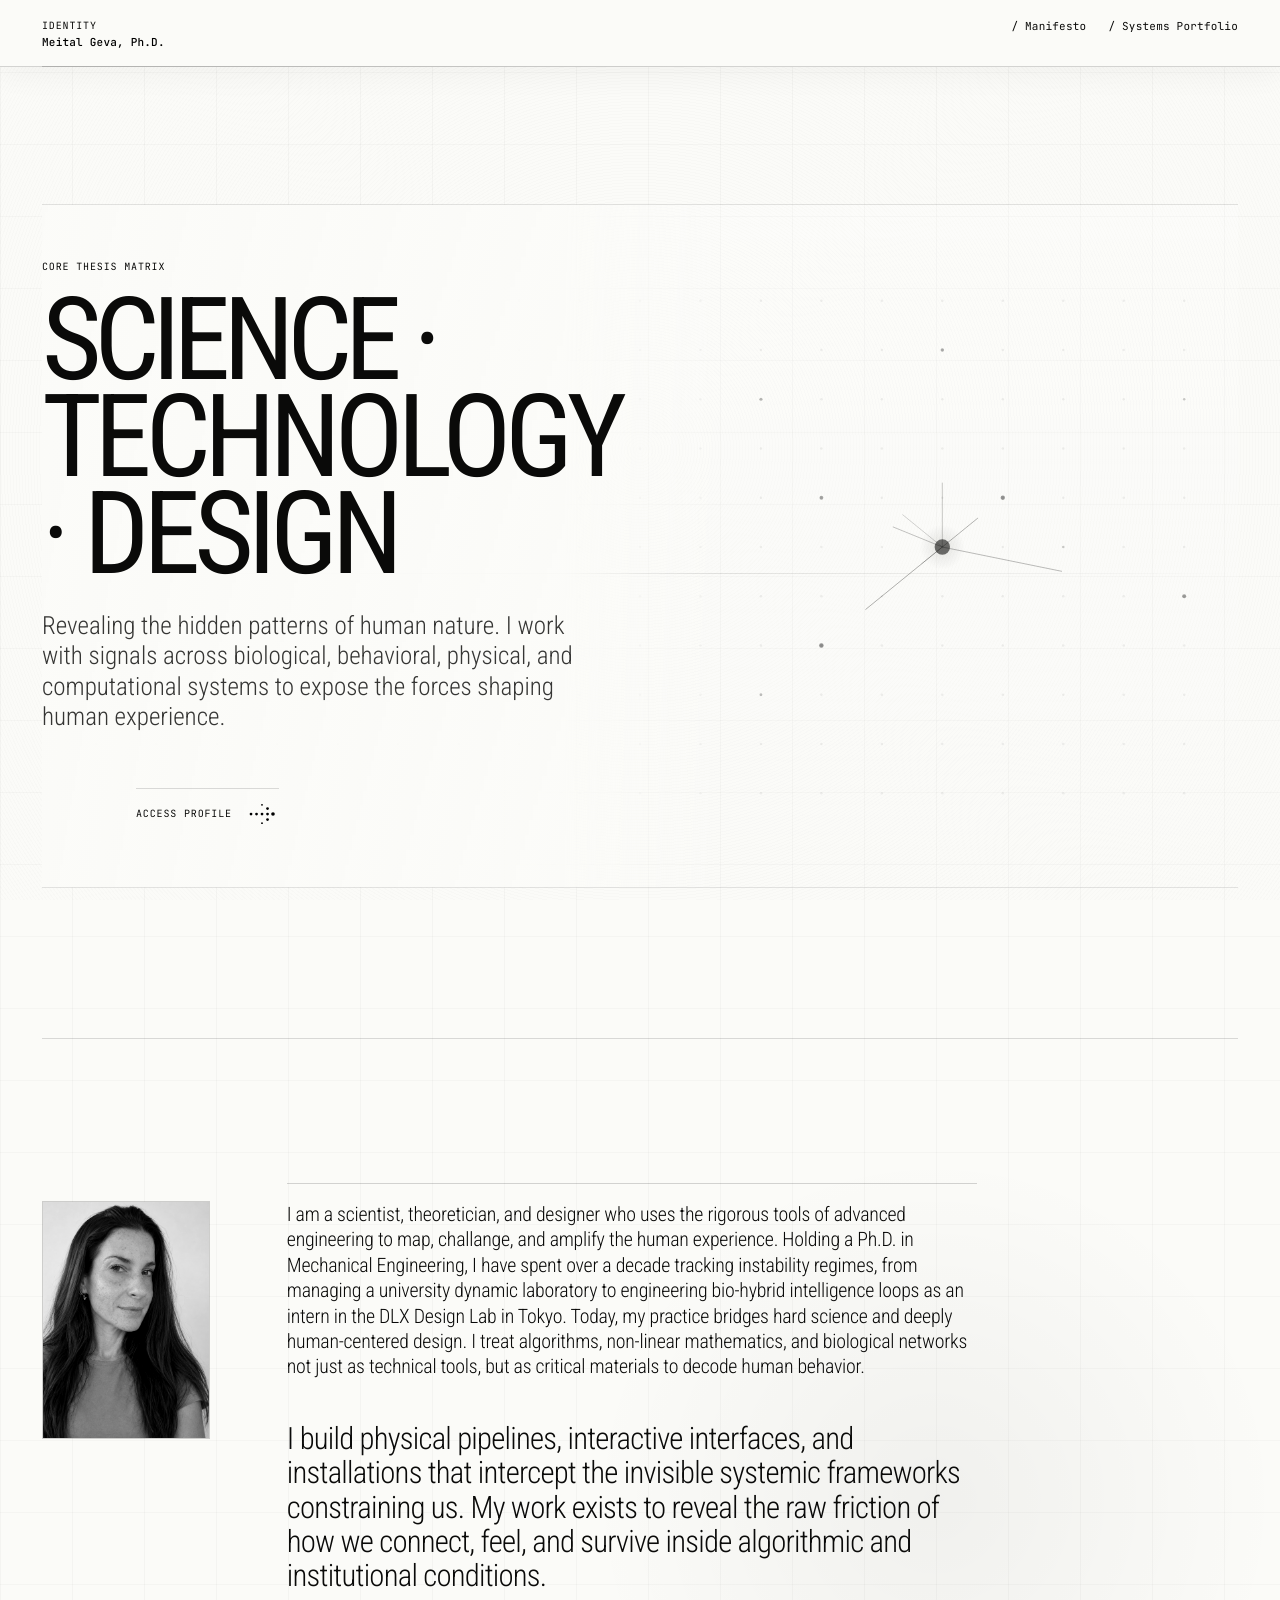
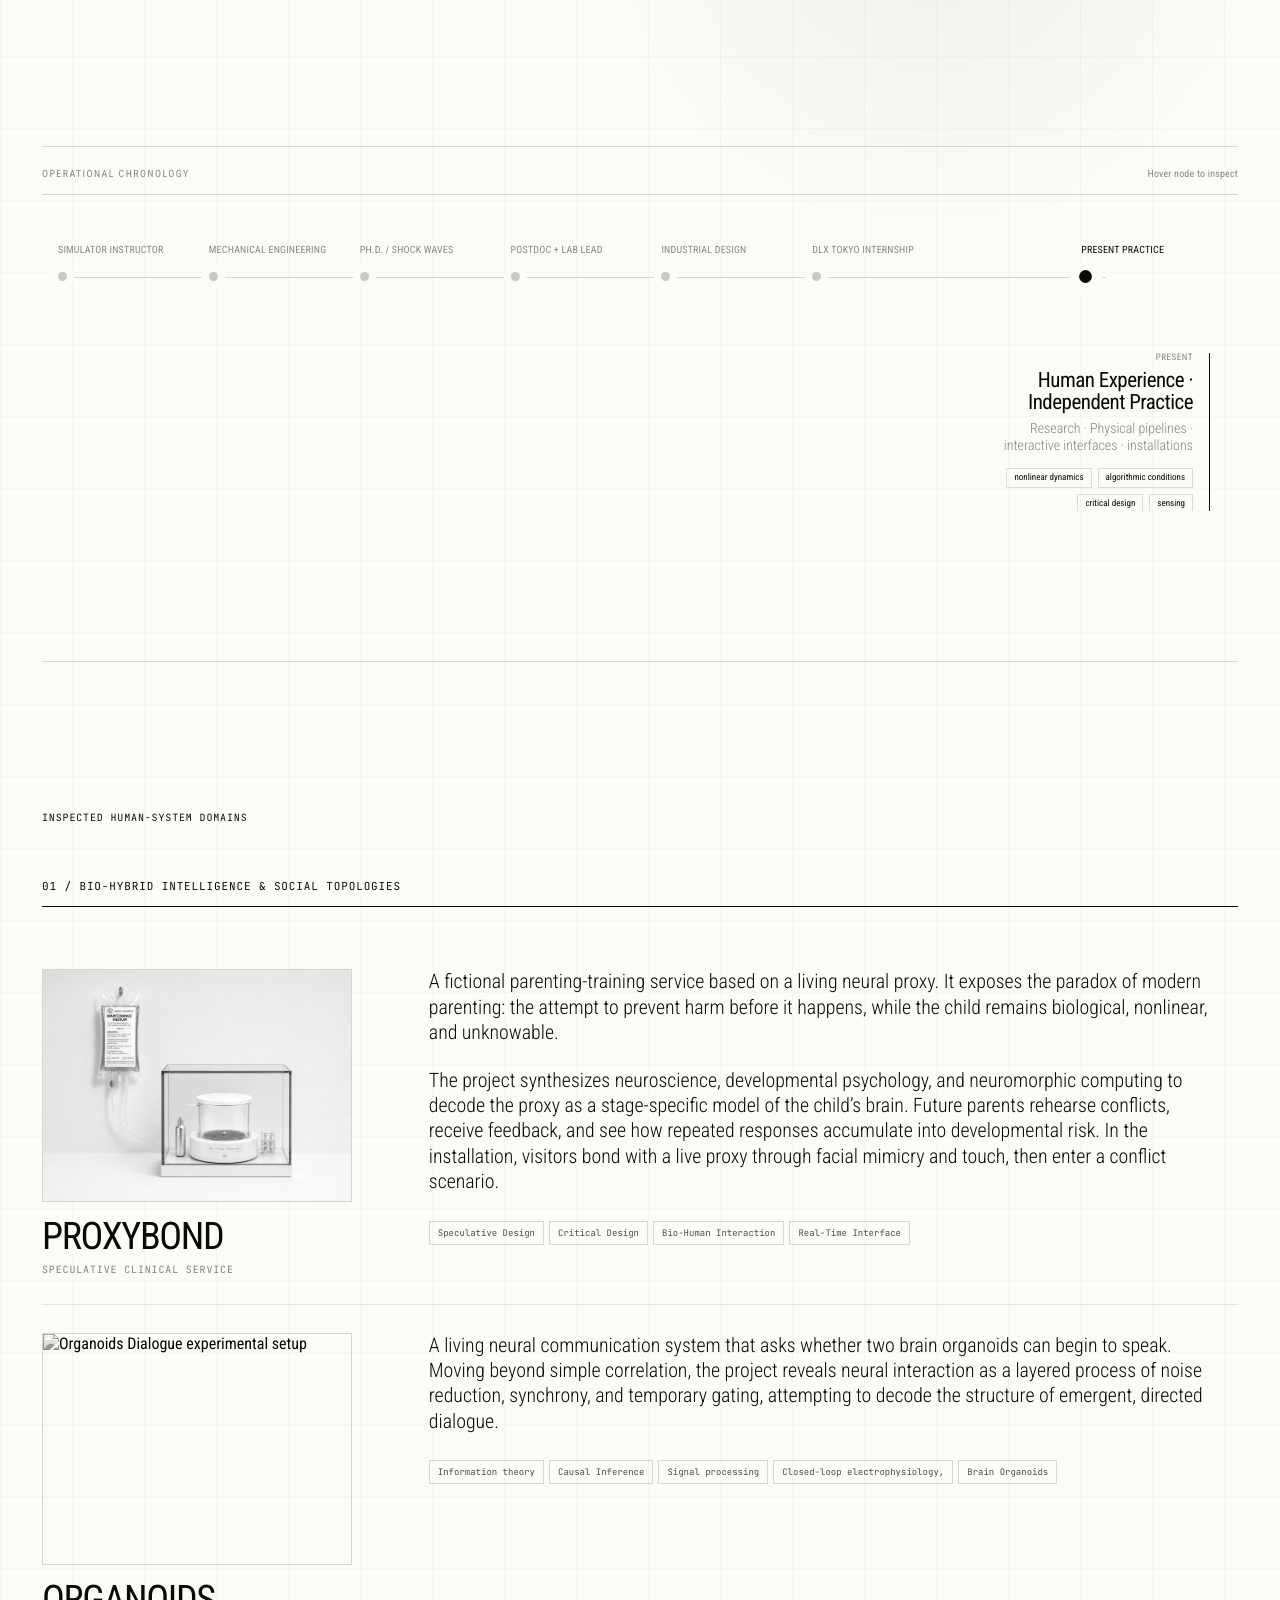
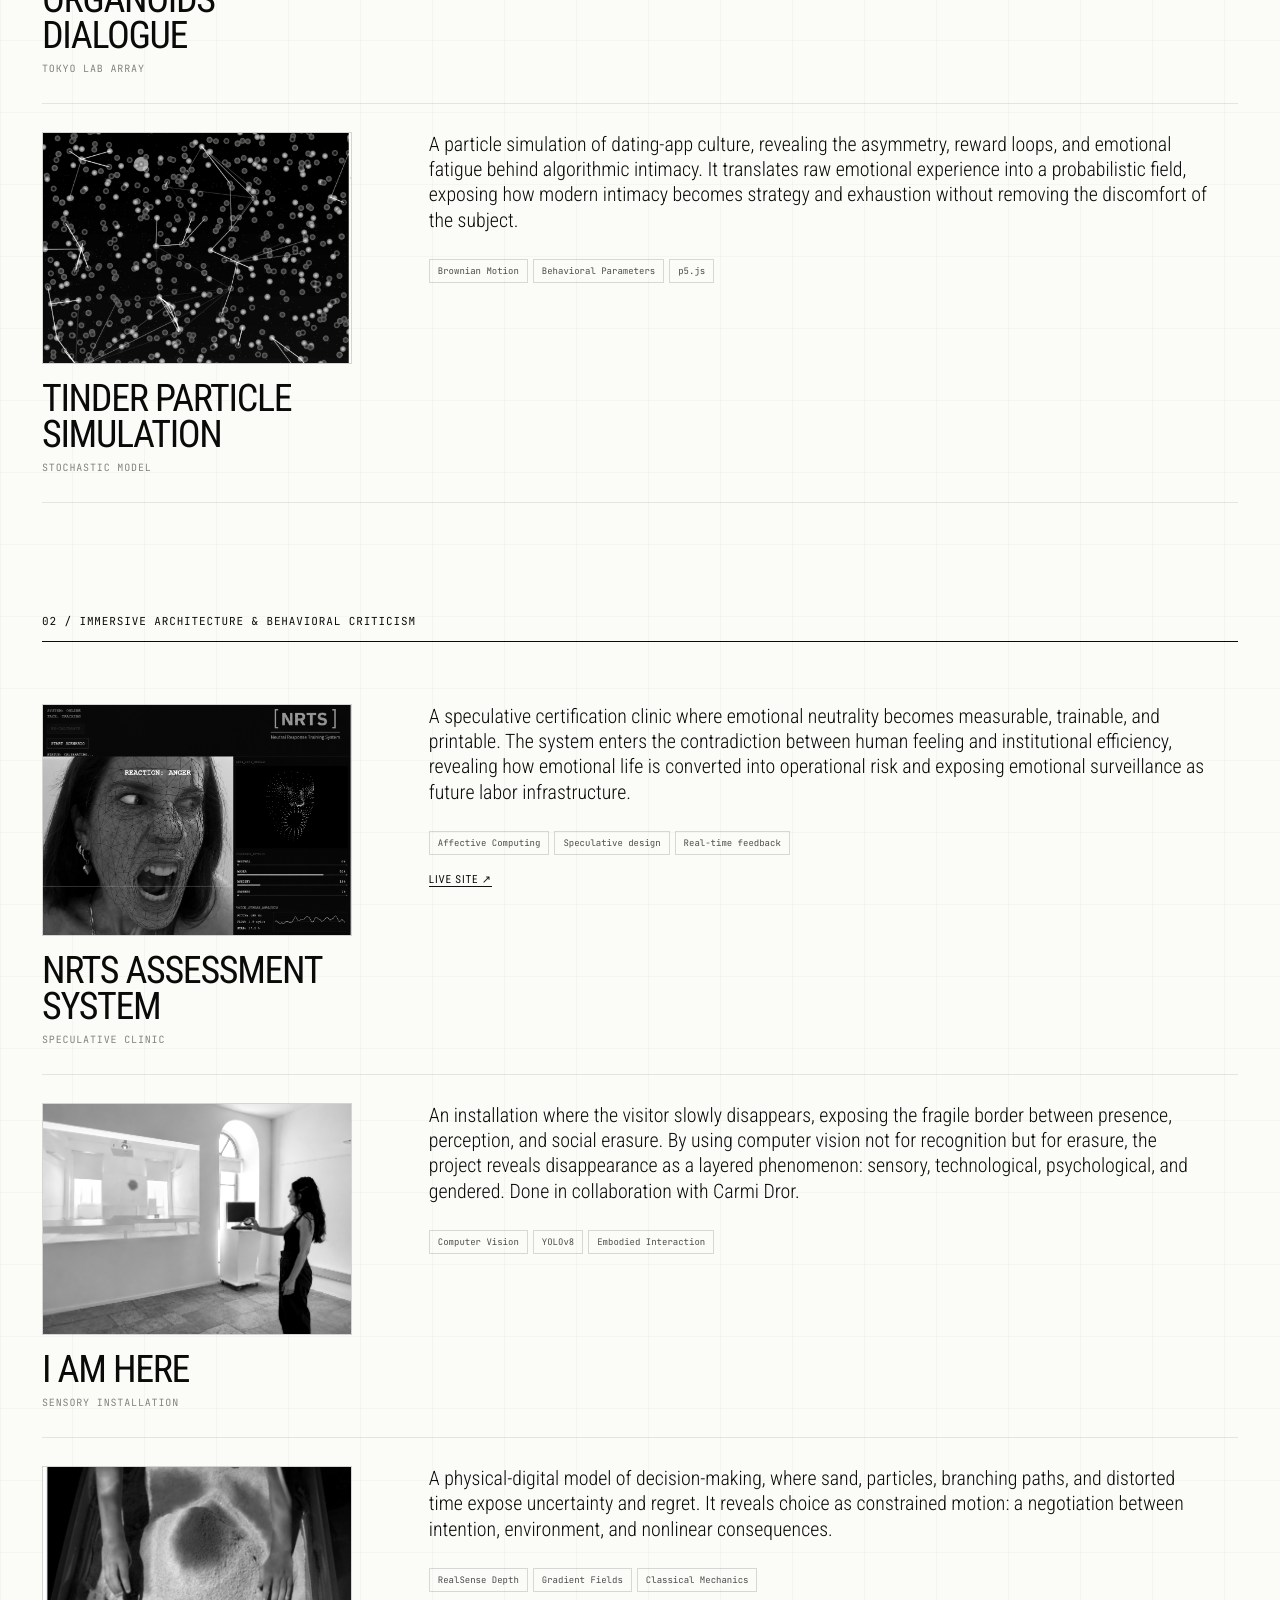
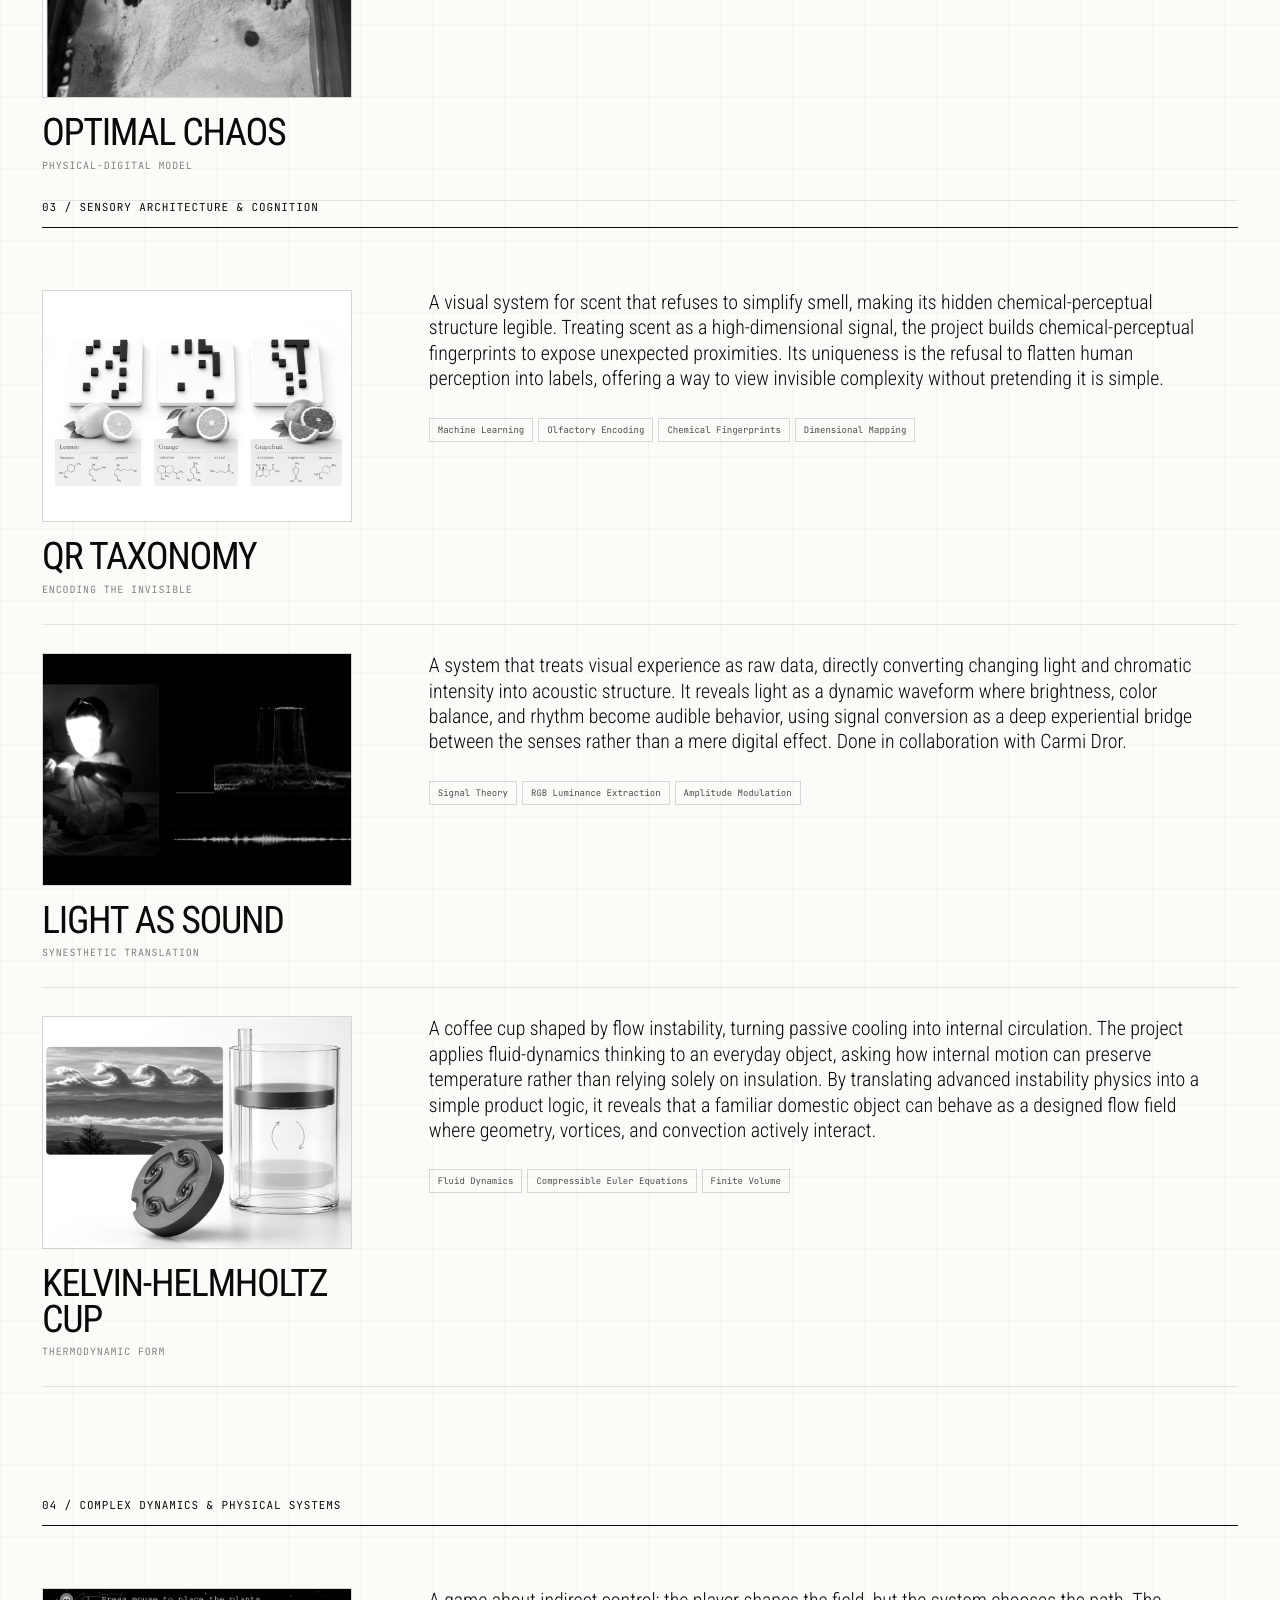
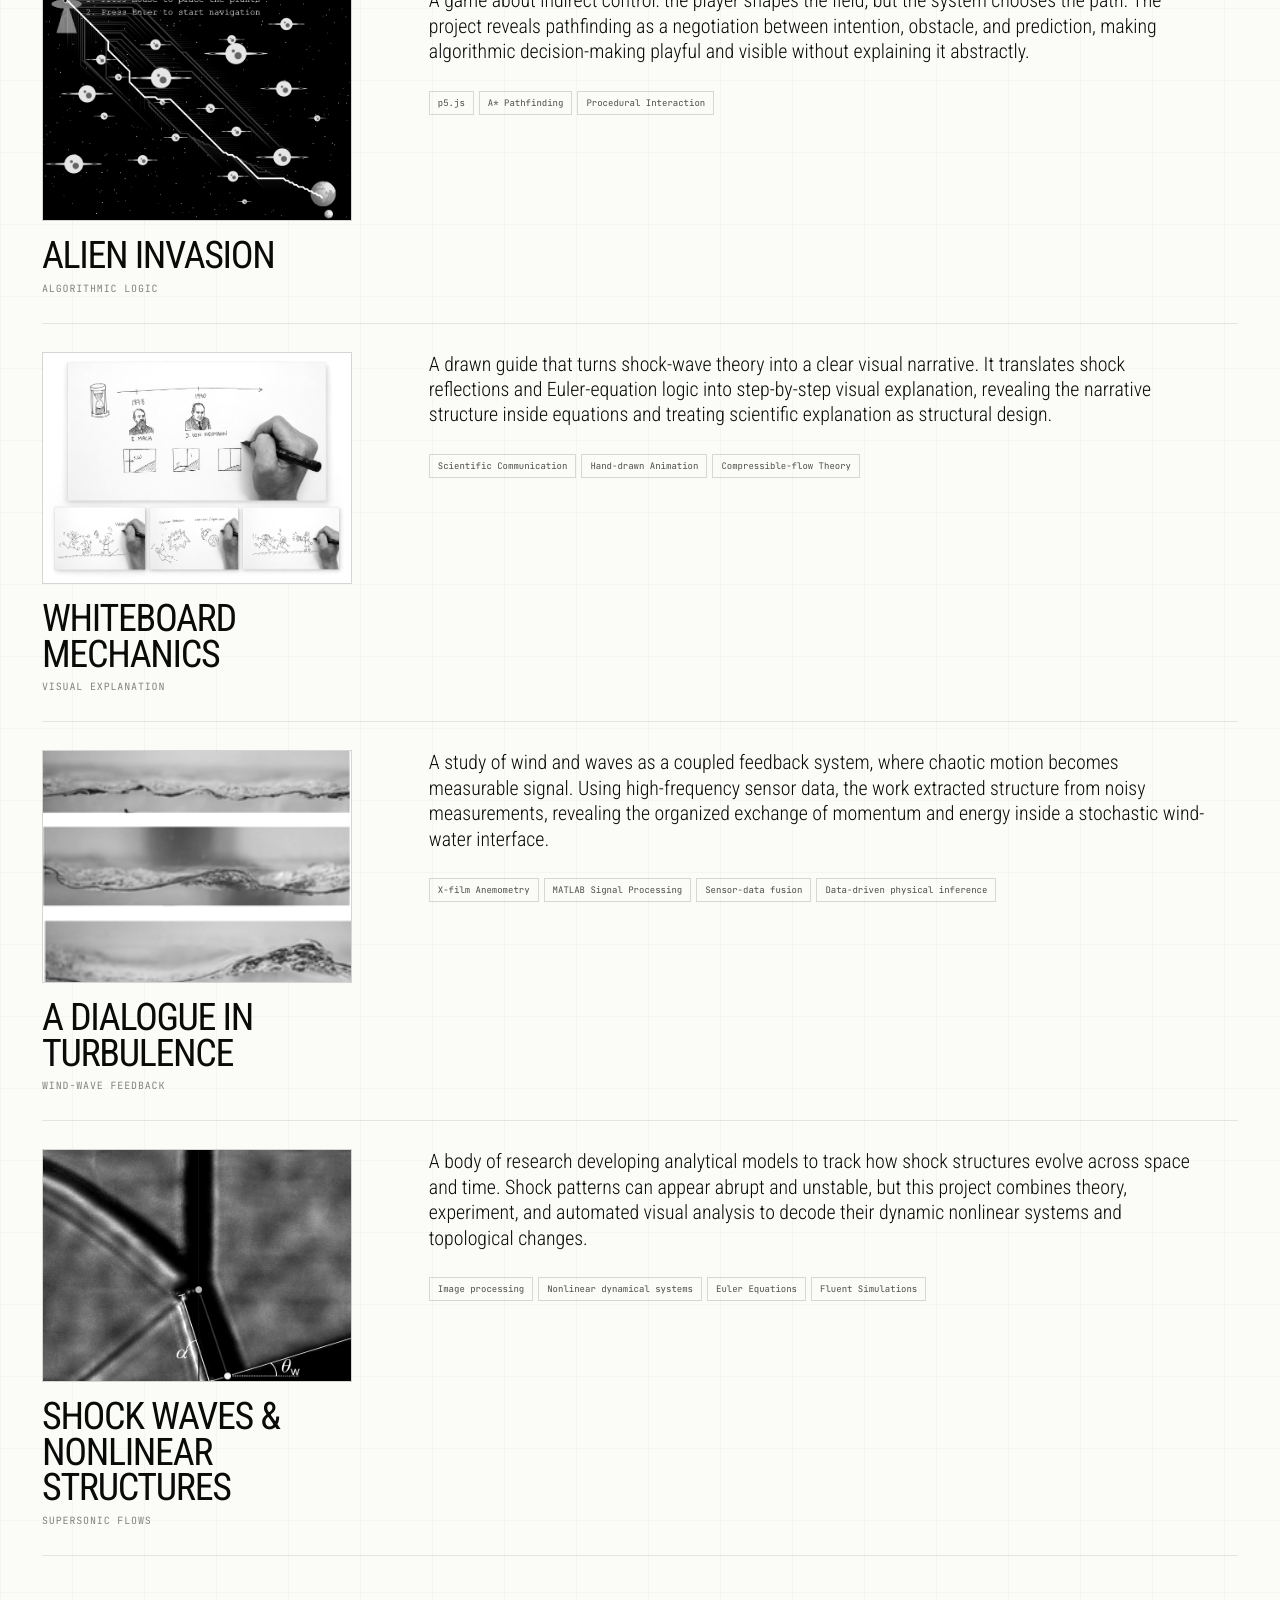
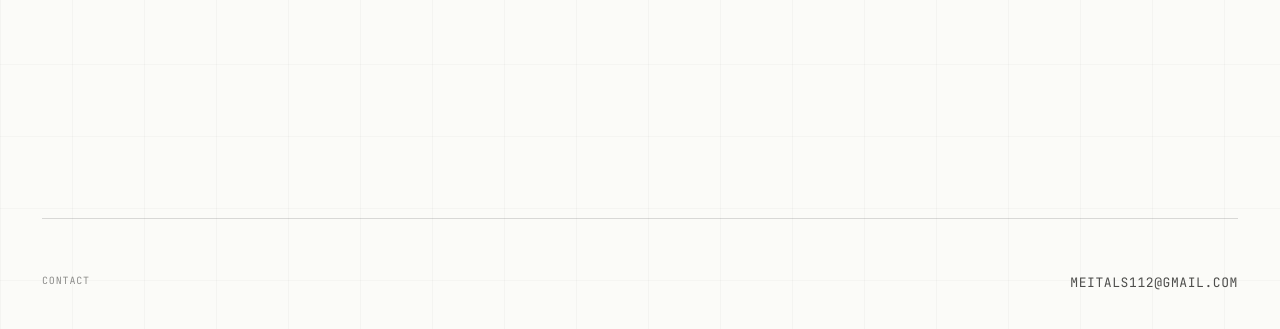
==== commit 3018b719: "Update index.html" ====
--- a/index.html
+++ b/index.html
@@ -631,7 +631,7 @@
             <div class="reveal-element about-layout">
                 <div class="about-text-container">
                     <img src="assets/meital-portrait.png" alt="Meital Geva" class="profile-img">
-                    <p>I am a scientist, theoretician, and designer who uses the rigorous tools of advanced engineering to map, protect, and amplify the human experience. Holding a Ph.D. in Mechanical Engineering, I have spent over a decade tracking instability regimes, from managing a university dynamic laboratory to engineering bio-hybrid intelligence loops as an intern in the DLX Design Lab in Tokyo. Today, my practice bridges hard science and deeply human-centered design. I treat algorithms, non-linear mathematics, and biological networks not just as technical tools, but as critical materials to decode human behavior.</p>
+                    <p>I am a scientist, theoretician, and designer who uses the rigorous tools of advanced engineering to map, challange, and amplify the human experience. Holding a Ph.D. in Mechanical Engineering, I have spent over a decade tracking instability regimes, from managing a university dynamic laboratory to engineering bio-hybrid intelligence loops as an intern in the DLX Design Lab in Tokyo. Today, my practice bridges hard science and deeply human-centered design. I treat algorithms, non-linear mathematics, and biological networks not just as technical tools, but as critical materials to decode human behavior.</p>
                     <p class="about-statement"> I build physical pipelines, interactive interfaces, and installations that intercept the invisible systemic frameworks constraining us. My work exists to reveal the raw friction of how we connect, feel, and survive inside algorithmic and institutional conditions.</p>
                 </div>
 
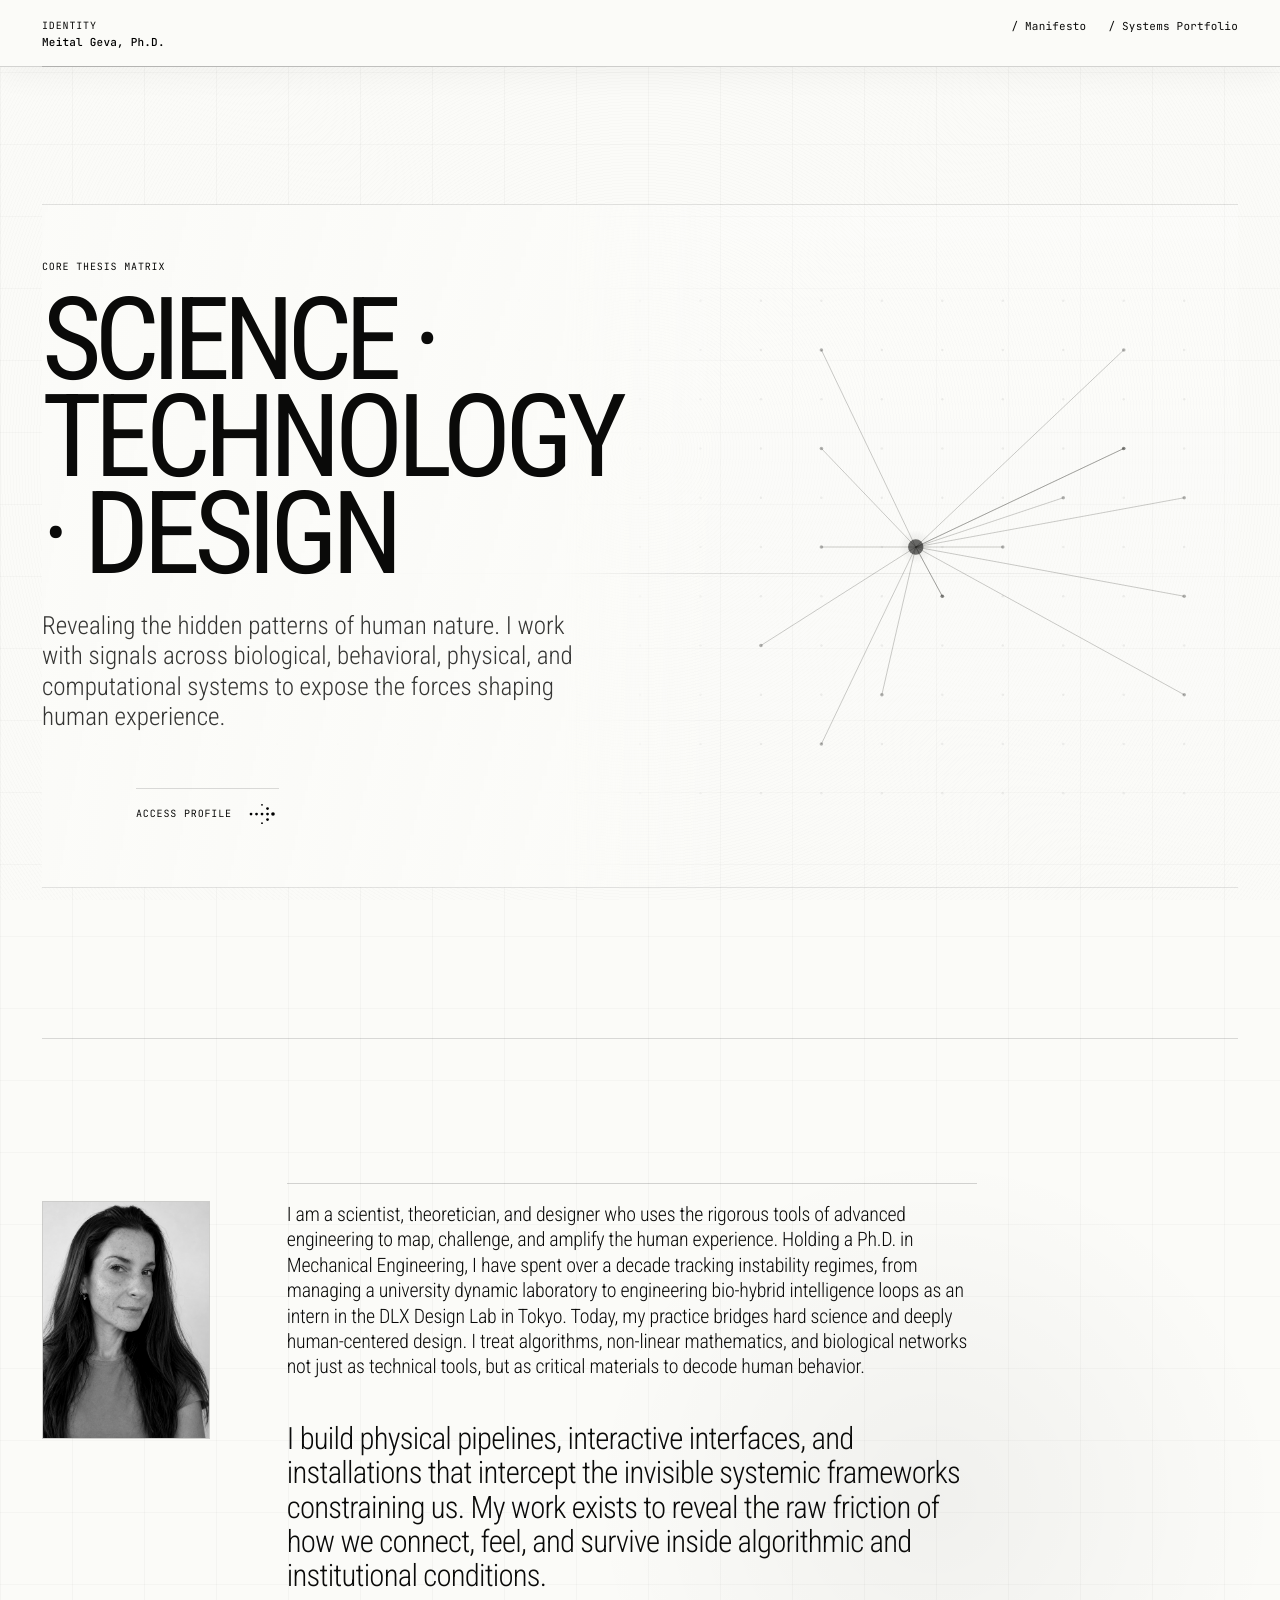
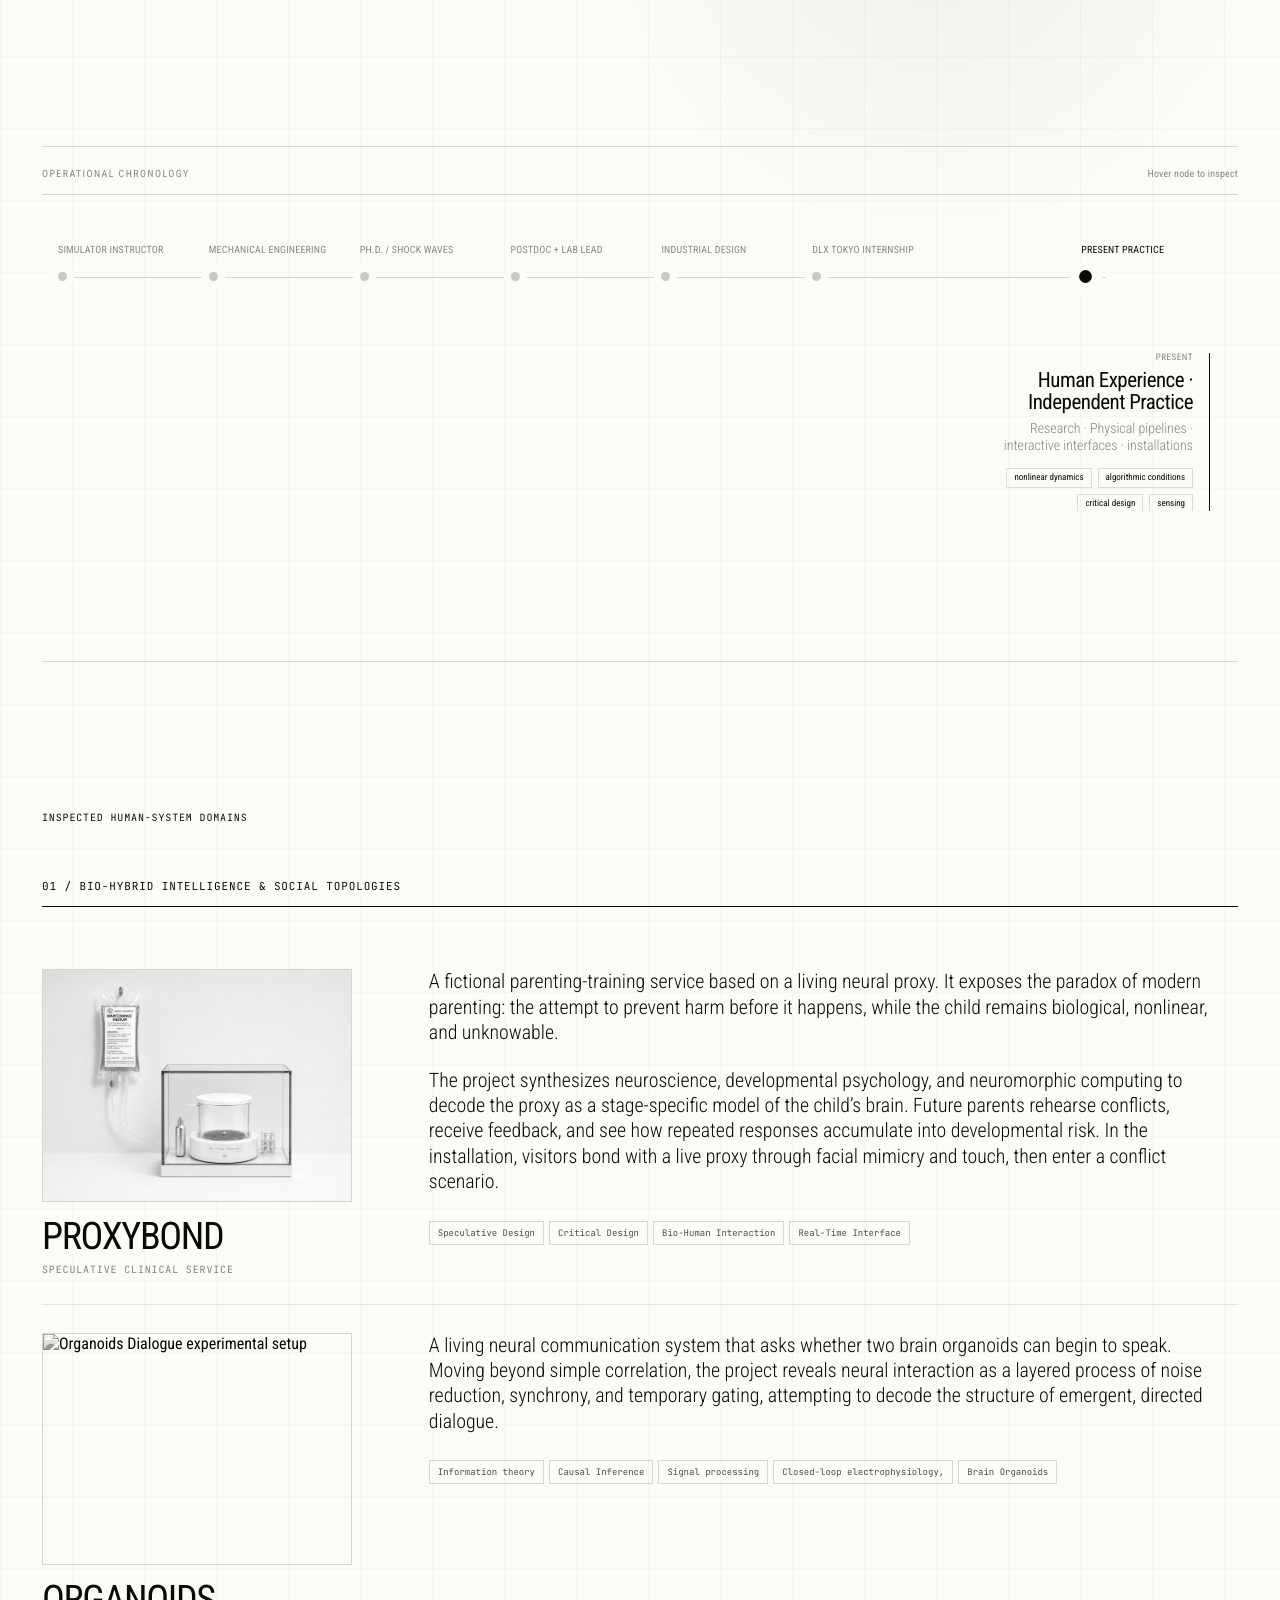
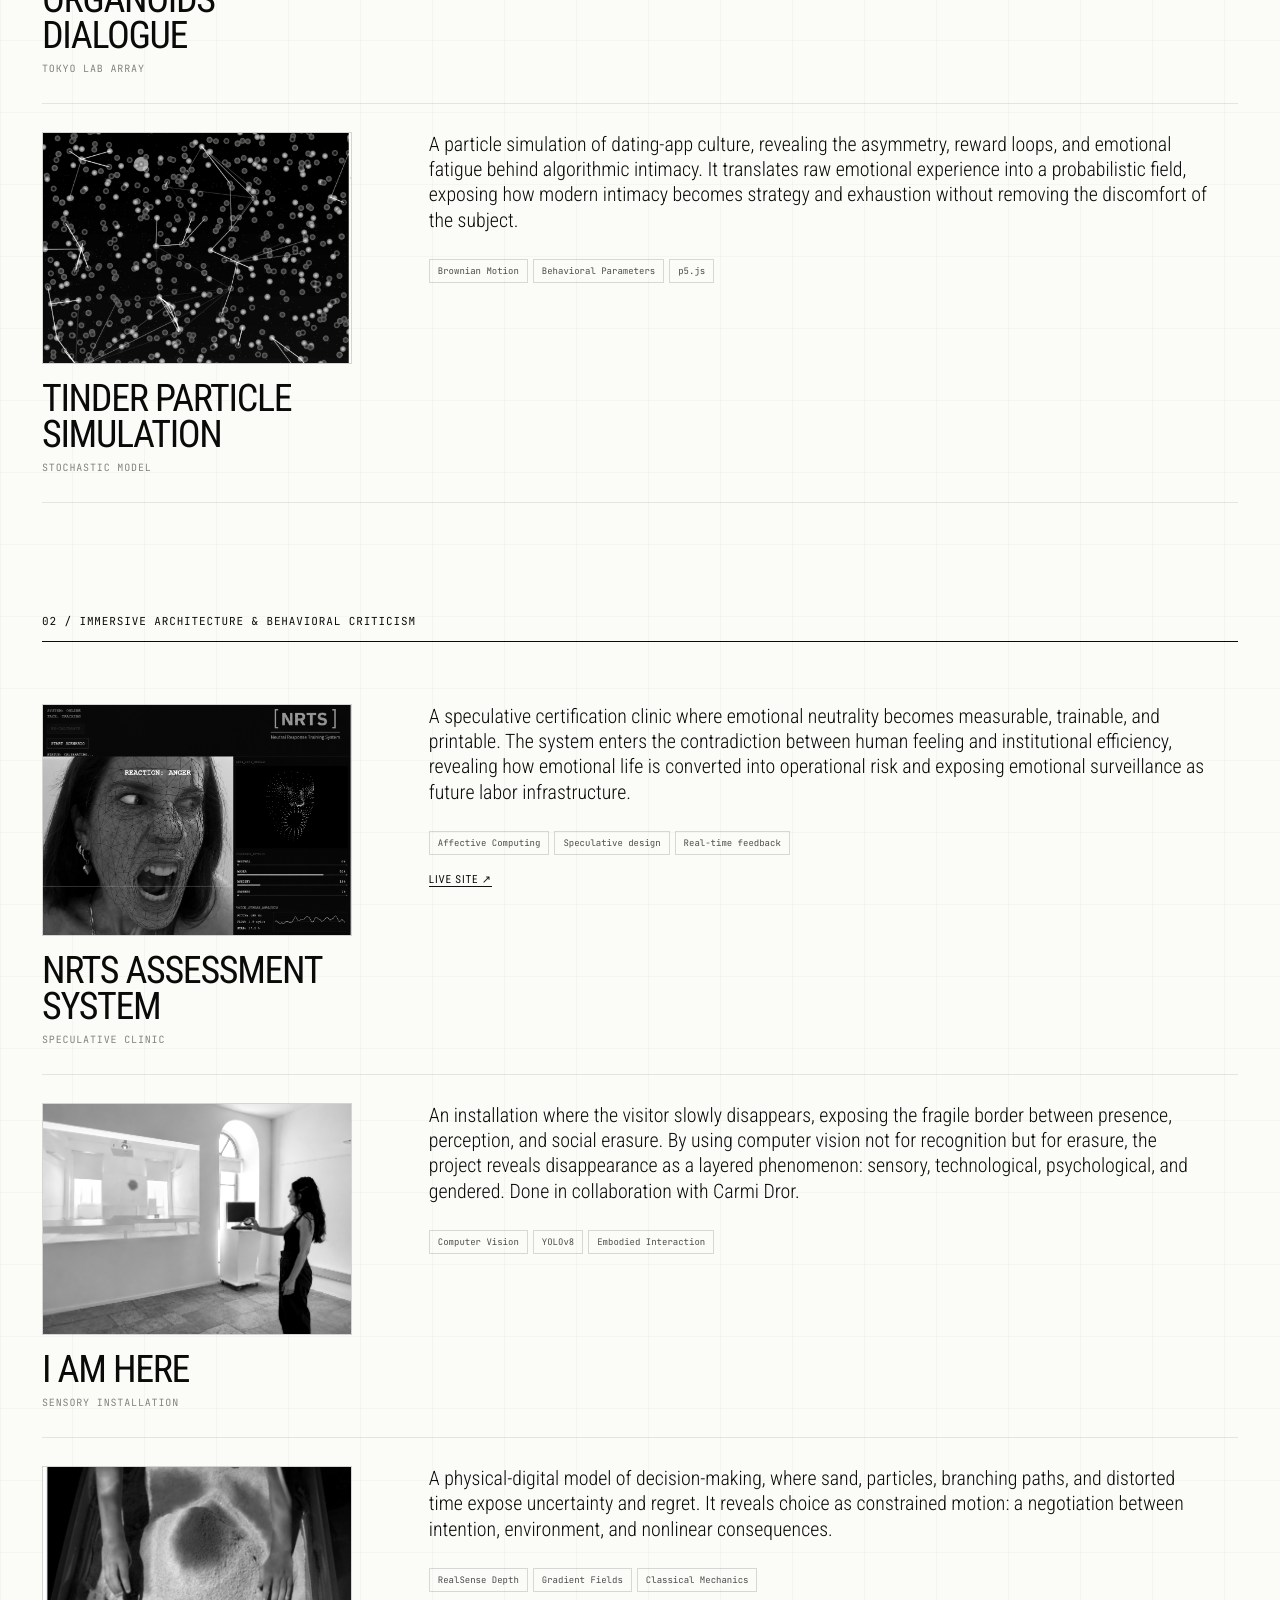
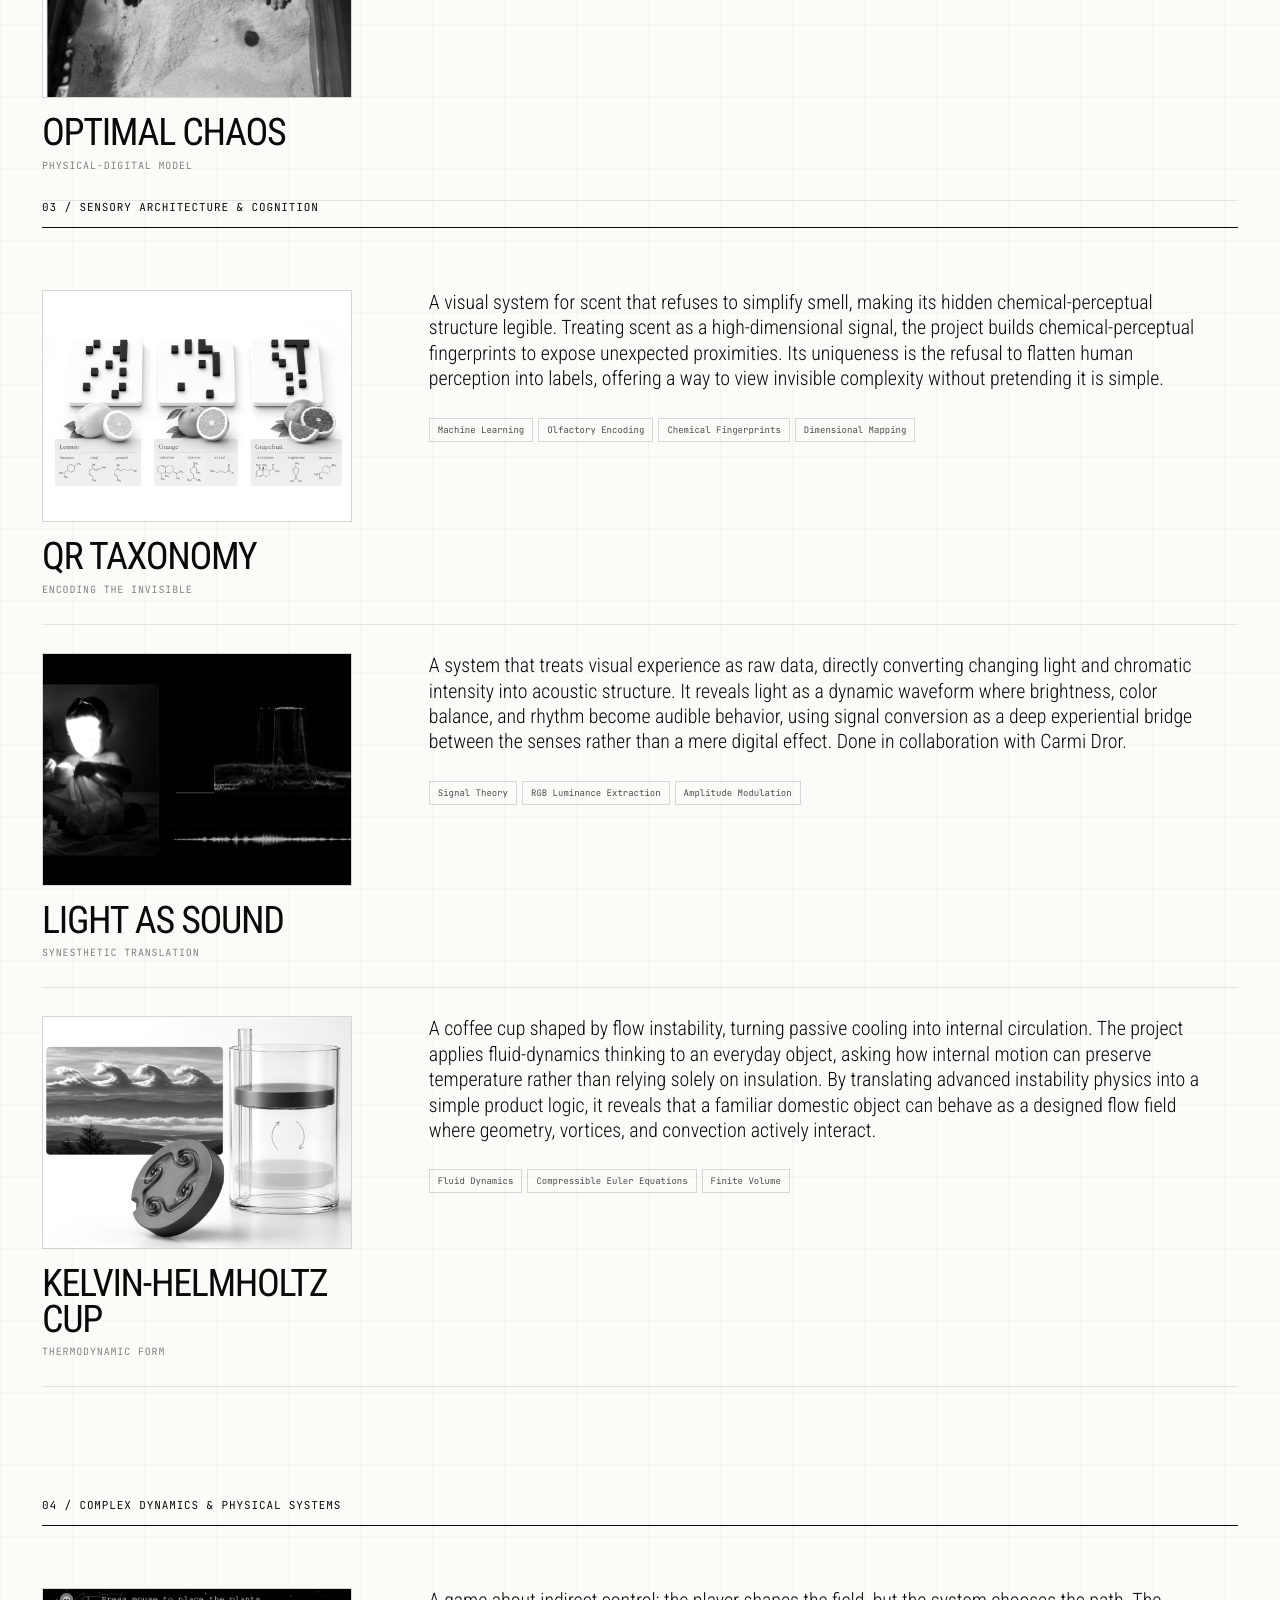
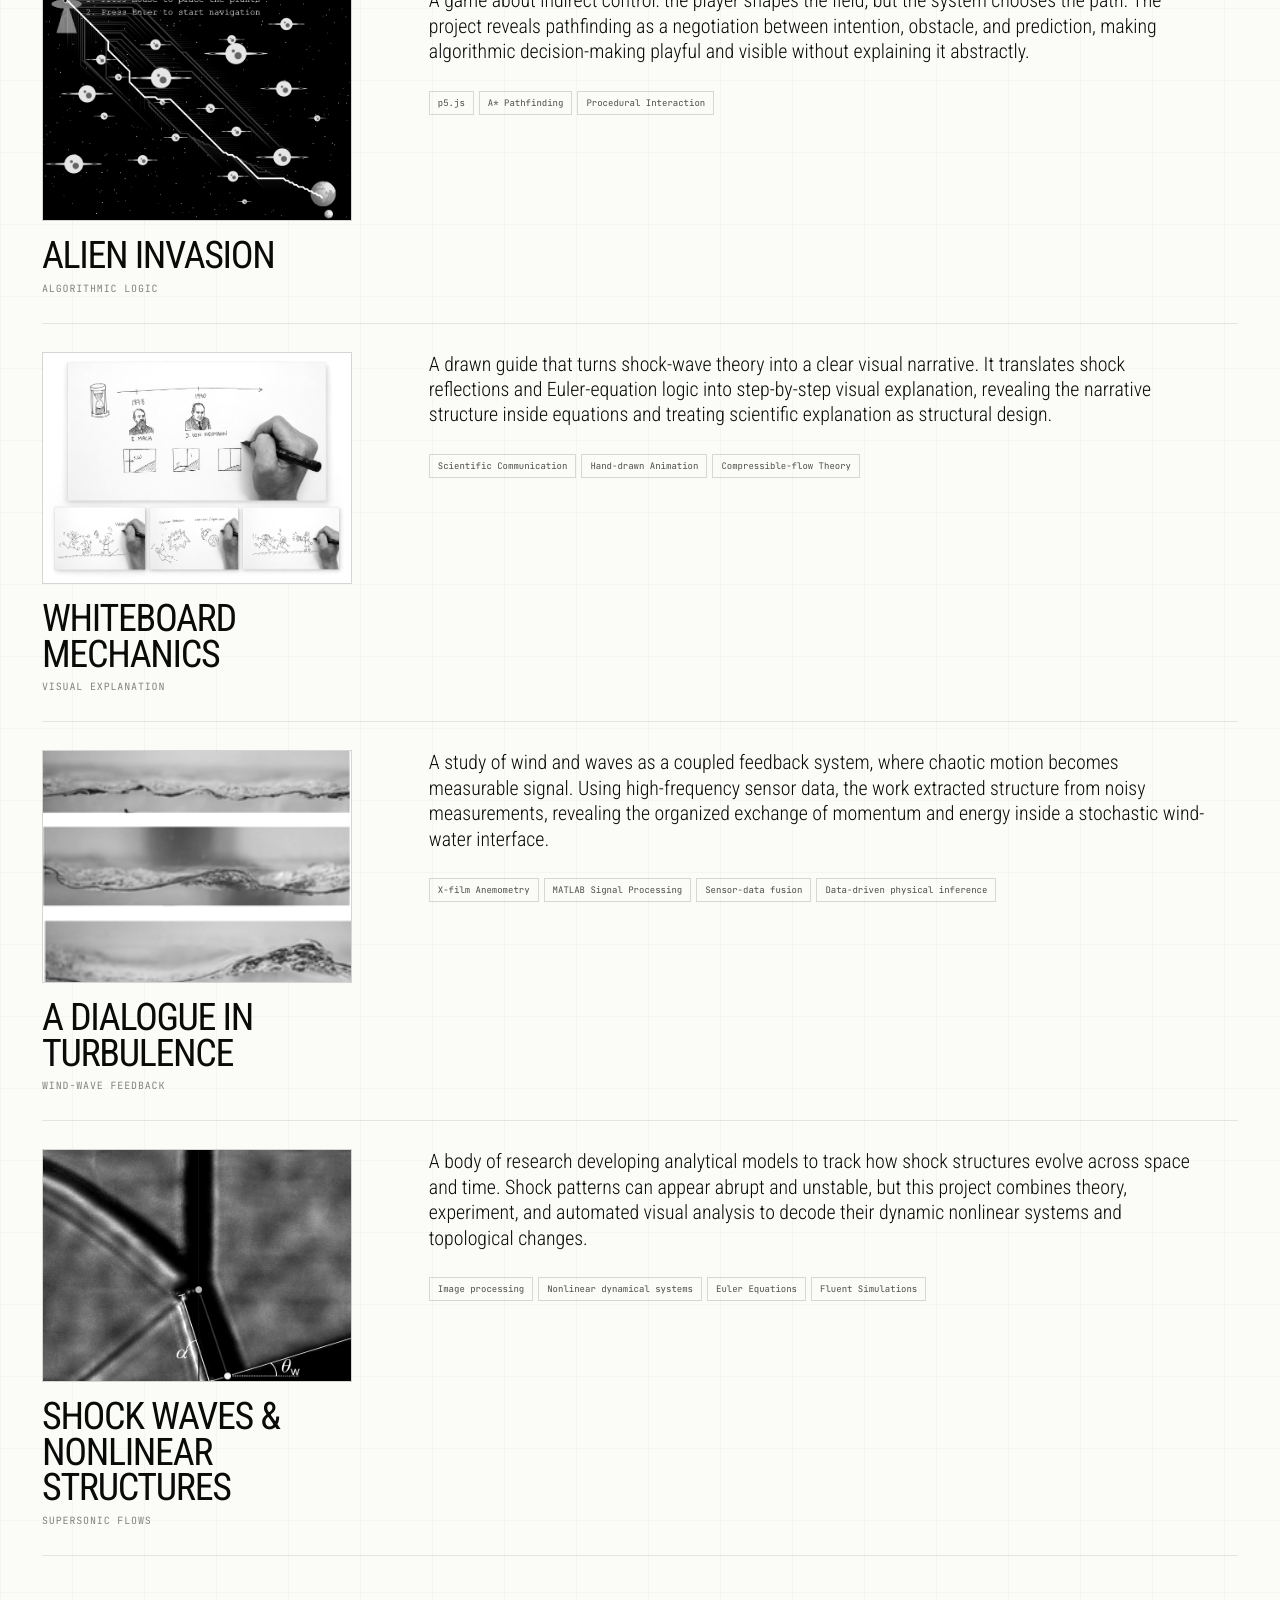
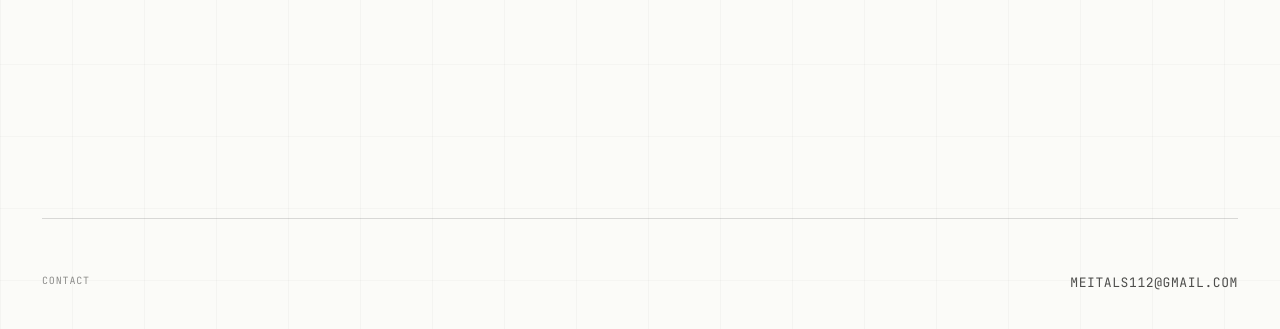
==== commit f6132c85: "Update index.html" ====
--- a/index.html
+++ b/index.html
@@ -631,7 +631,7 @@
             <div class="reveal-element about-layout">
                 <div class="about-text-container">
                     <img src="assets/meital-portrait.png" alt="Meital Geva" class="profile-img">
-                    <p>I am a scientist, theoretician, and designer who uses the rigorous tools of advanced engineering to map, challange, and amplify the human experience. Holding a Ph.D. in Mechanical Engineering, I have spent over a decade tracking instability regimes, from managing a university dynamic laboratory to engineering bio-hybrid intelligence loops as an intern in the DLX Design Lab in Tokyo. Today, my practice bridges hard science and deeply human-centered design. I treat algorithms, non-linear mathematics, and biological networks not just as technical tools, but as critical materials to decode human behavior.</p>
+                    <p>I am a scientist, theoretician, and designer who uses the rigorous tools of advanced engineering to map, challenge, and amplify the human experience. Holding a Ph.D. in Mechanical Engineering, I have spent over a decade tracking instability regimes, from managing a university dynamic laboratory to engineering bio-hybrid intelligence loops as an intern in the DLX Design Lab in Tokyo. Today, my practice bridges hard science and deeply human-centered design. I treat algorithms, non-linear mathematics, and biological networks not just as technical tools, but as critical materials to decode human behavior.</p>
                     <p class="about-statement"> I build physical pipelines, interactive interfaces, and installations that intercept the invisible systemic frameworks constraining us. My work exists to reveal the raw friction of how we connect, feel, and survive inside algorithmic and institutional conditions.</p>
                 </div>
 
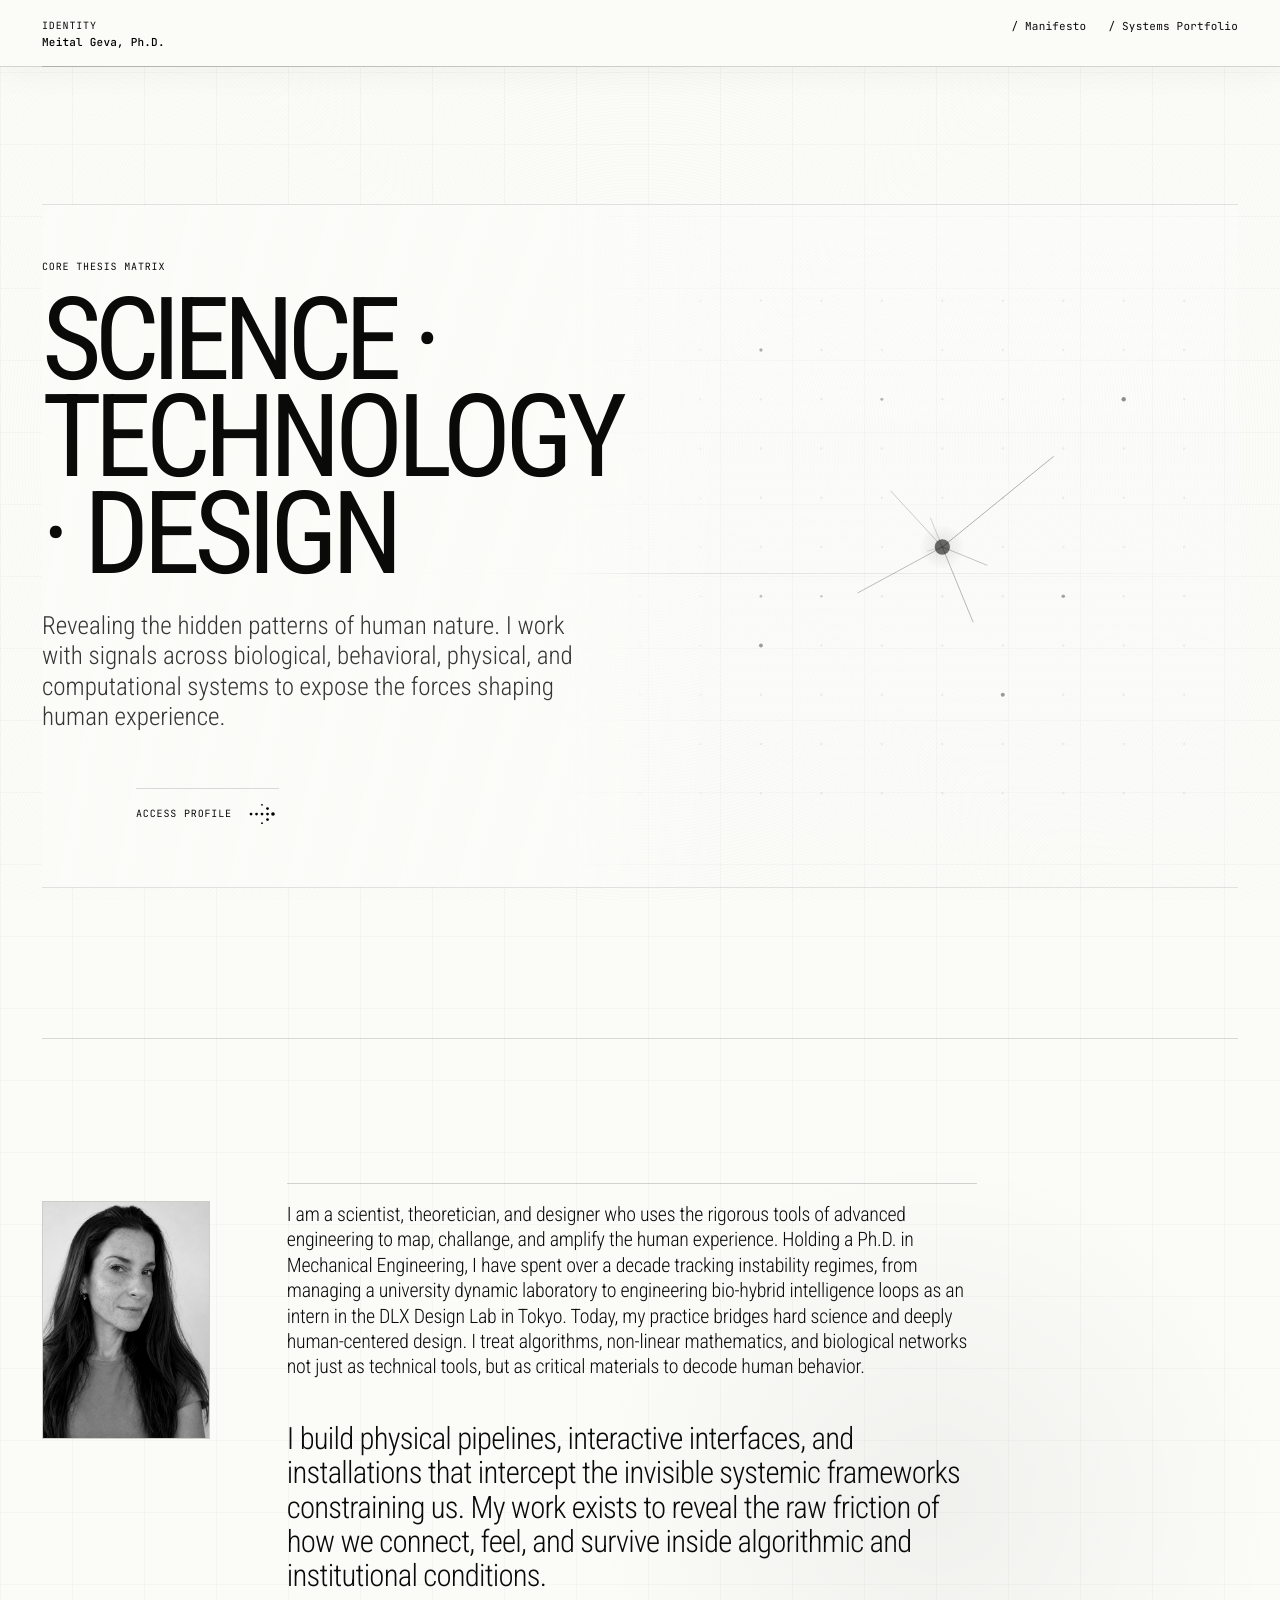
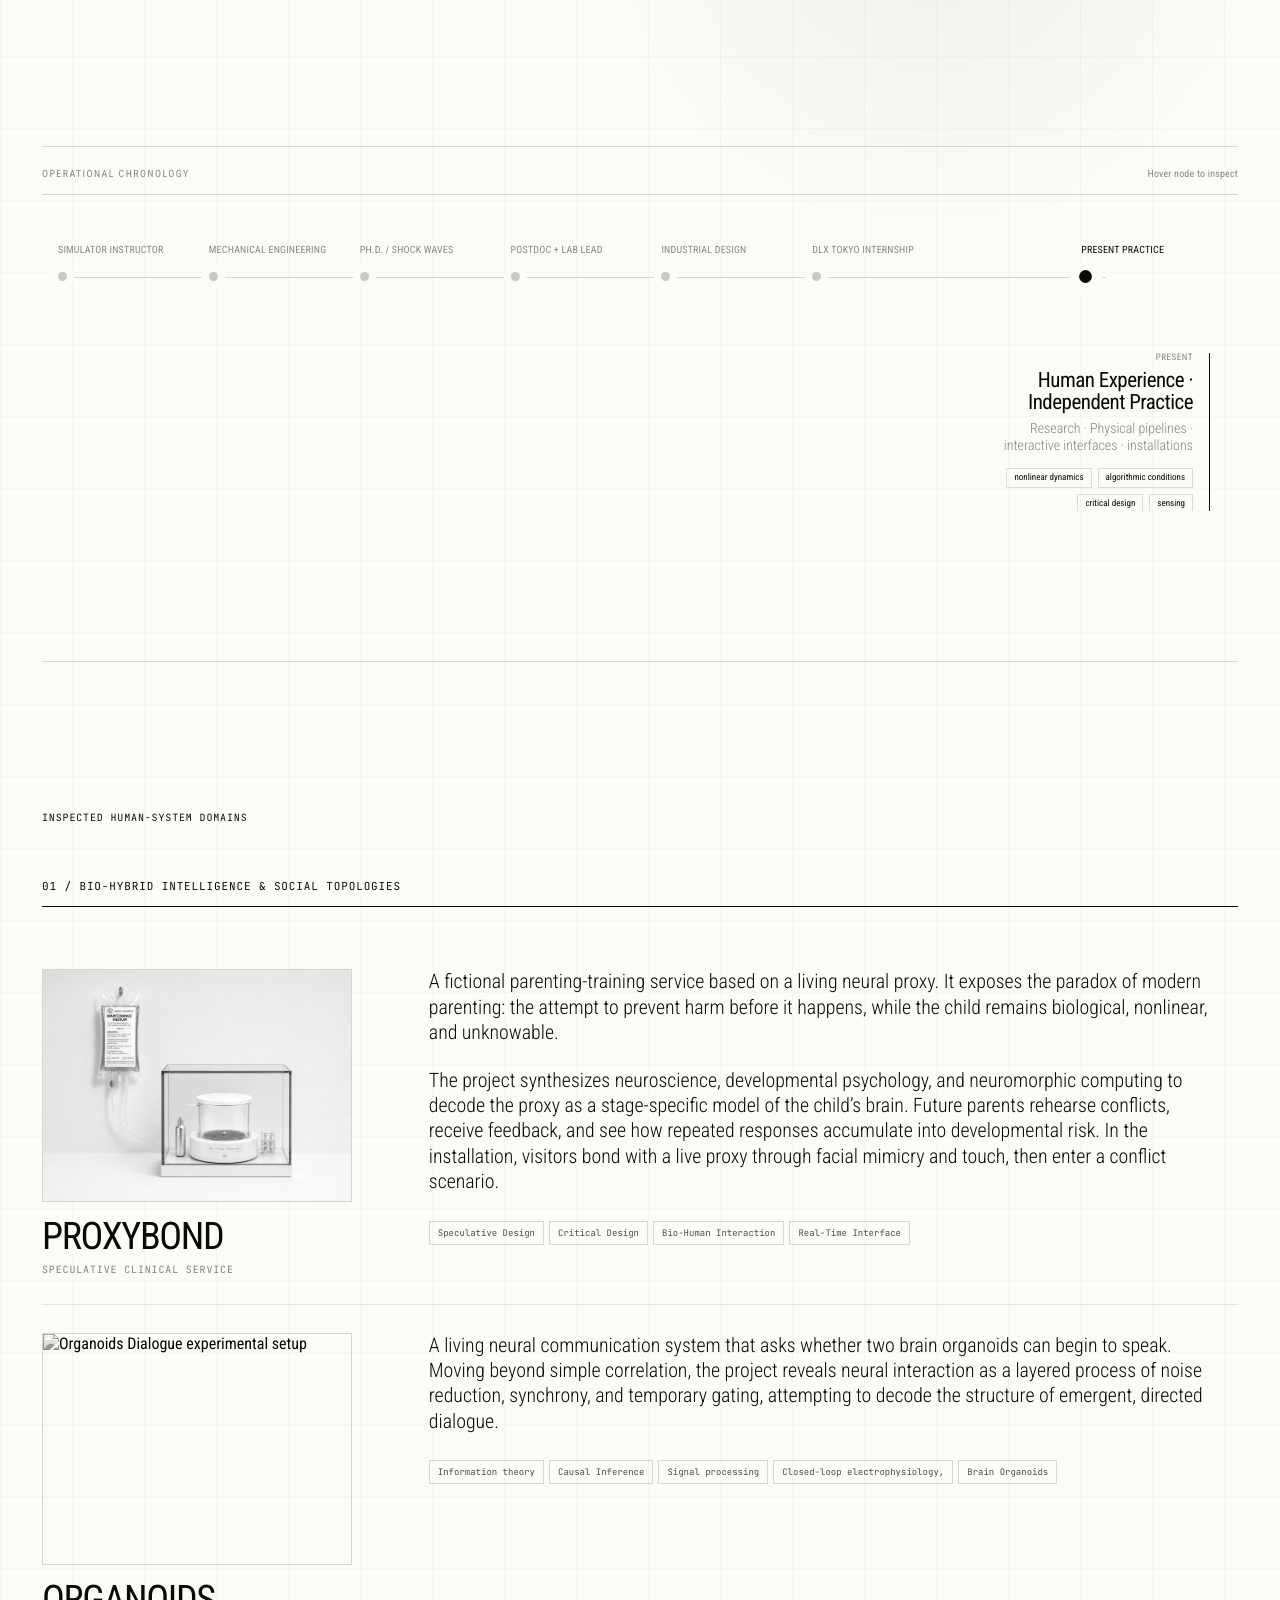
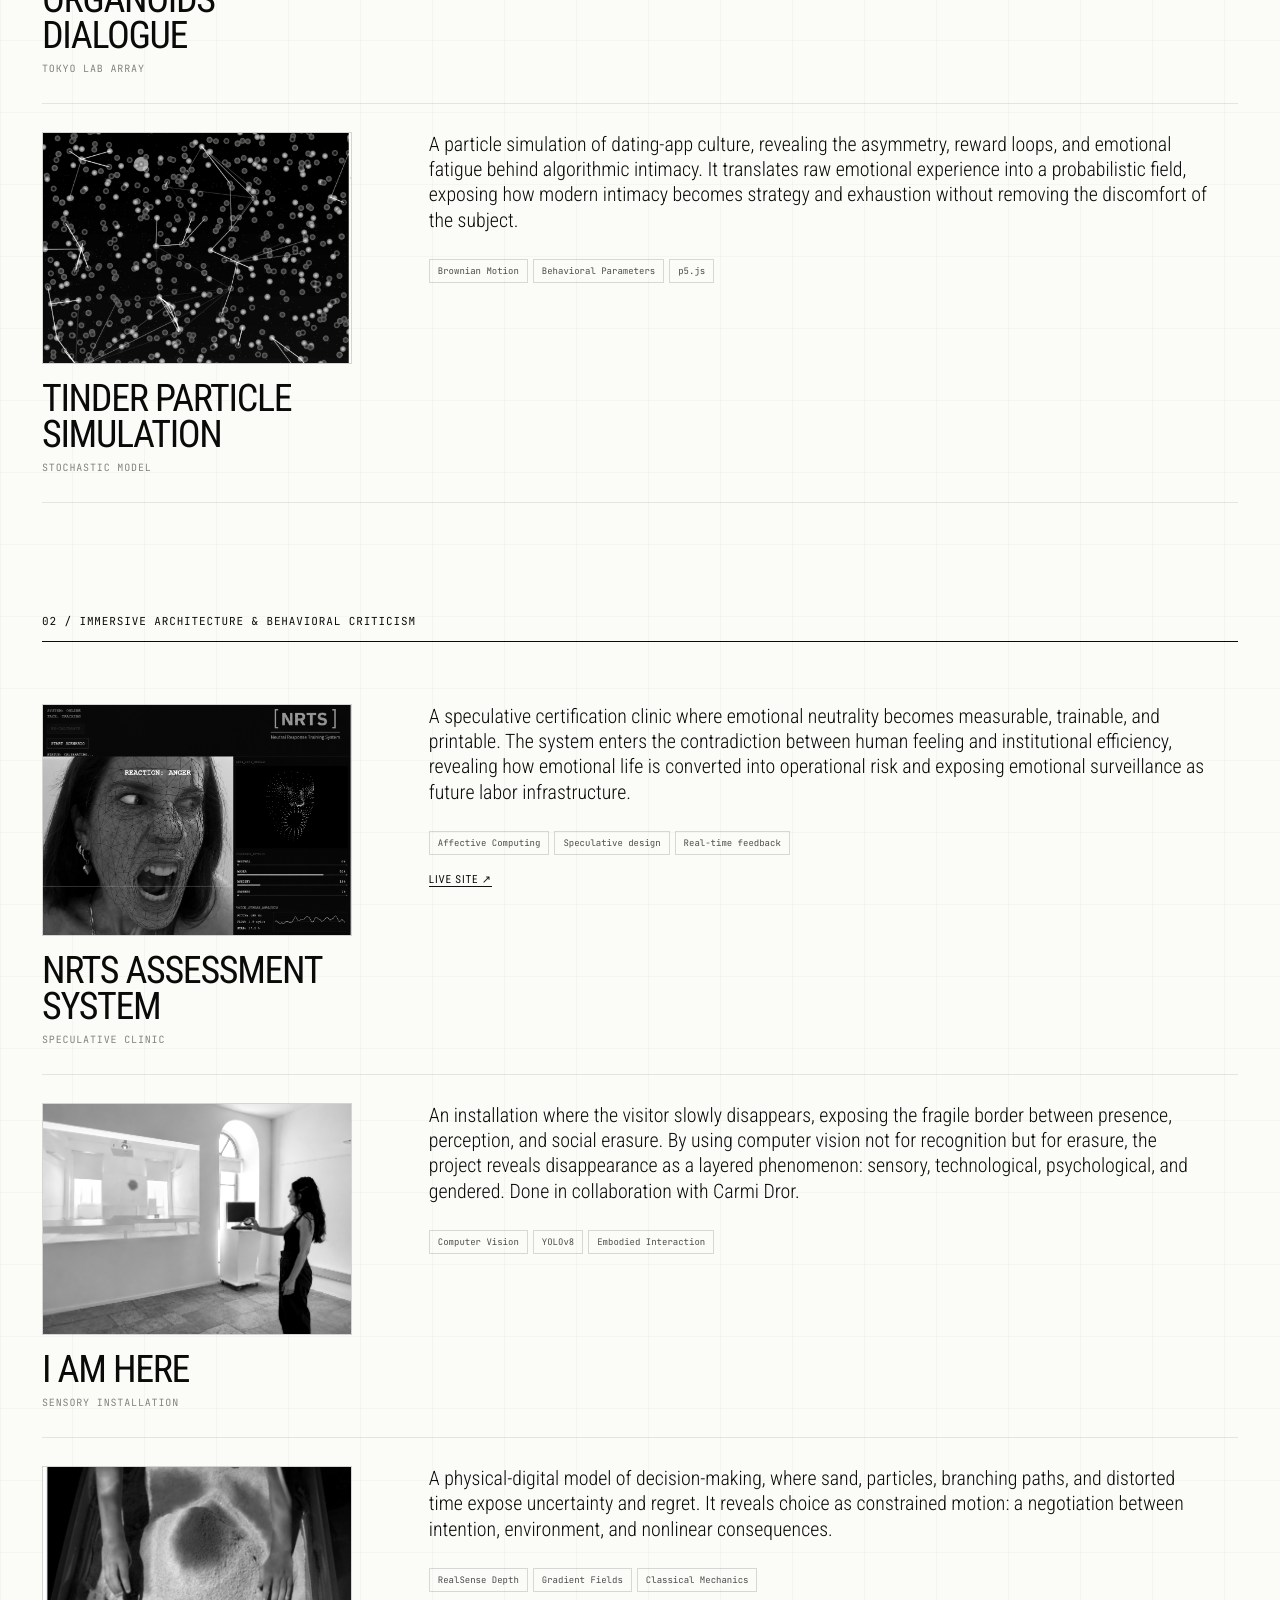
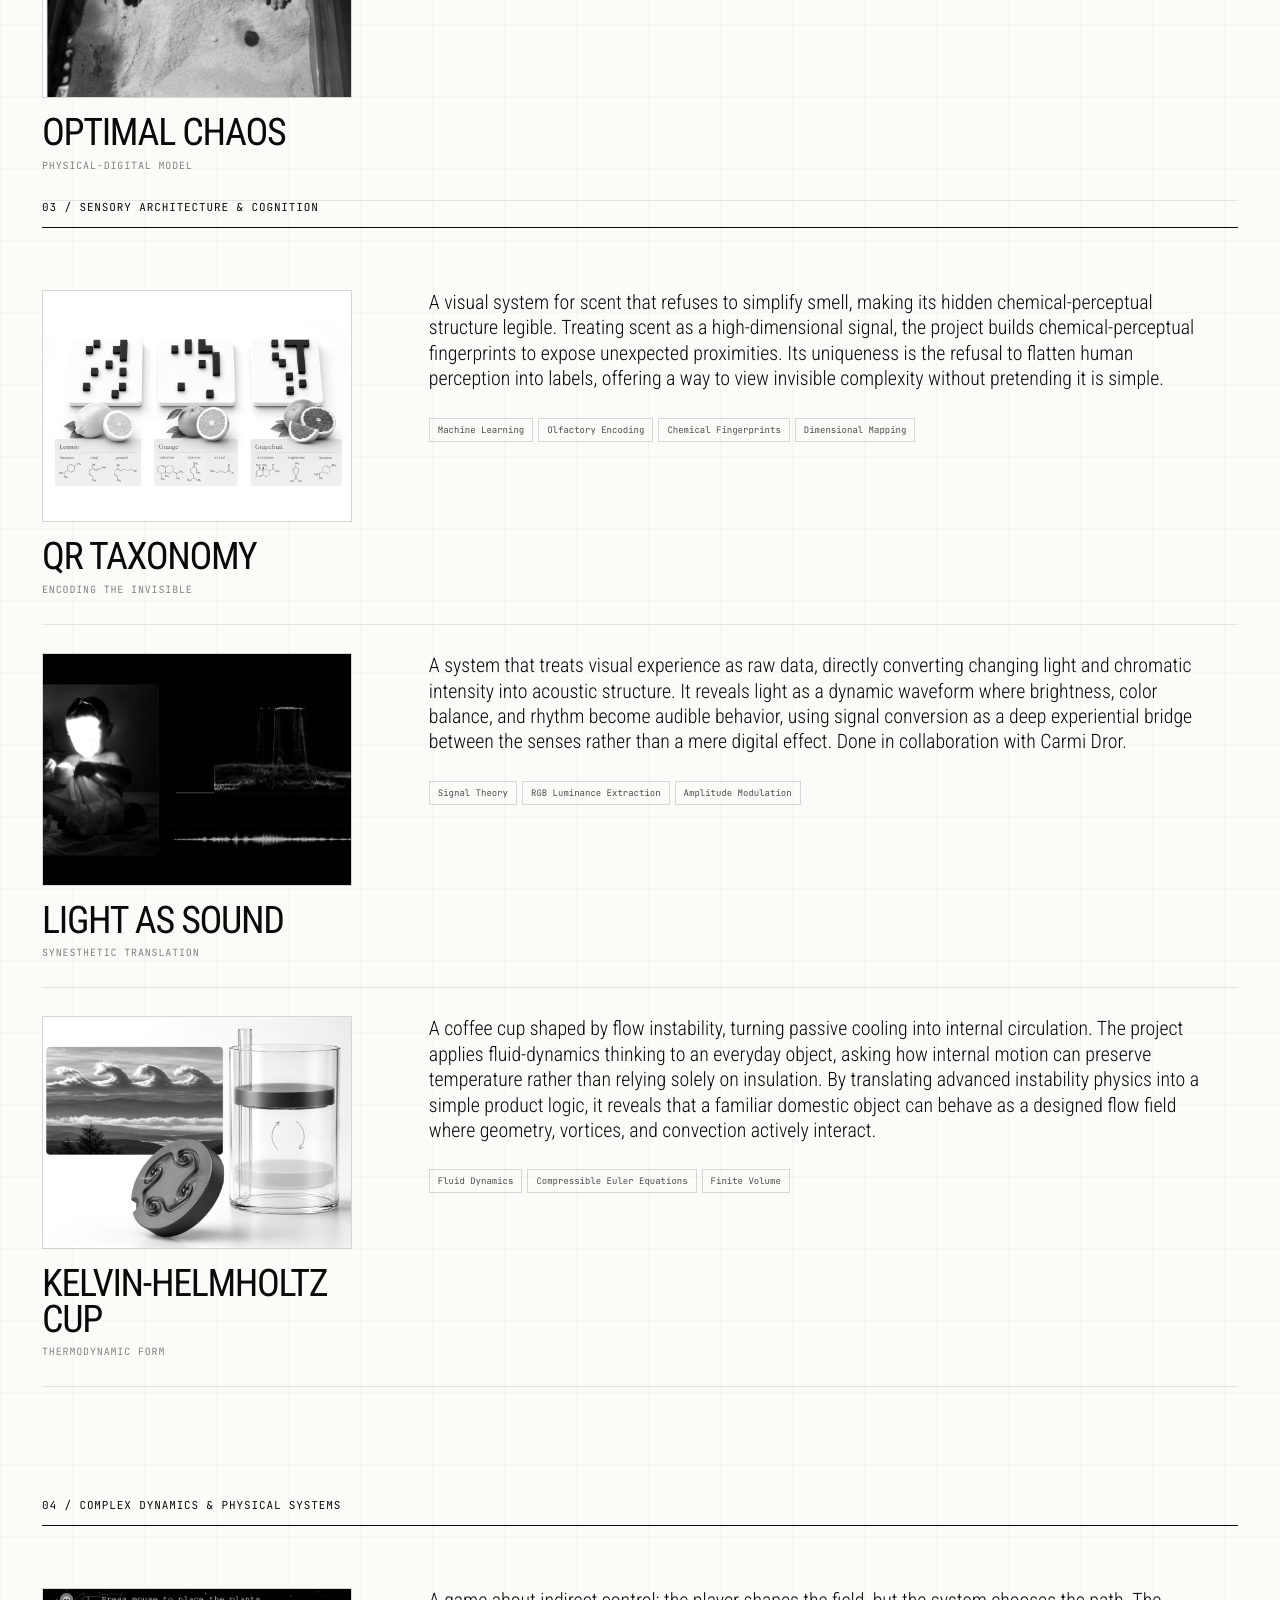
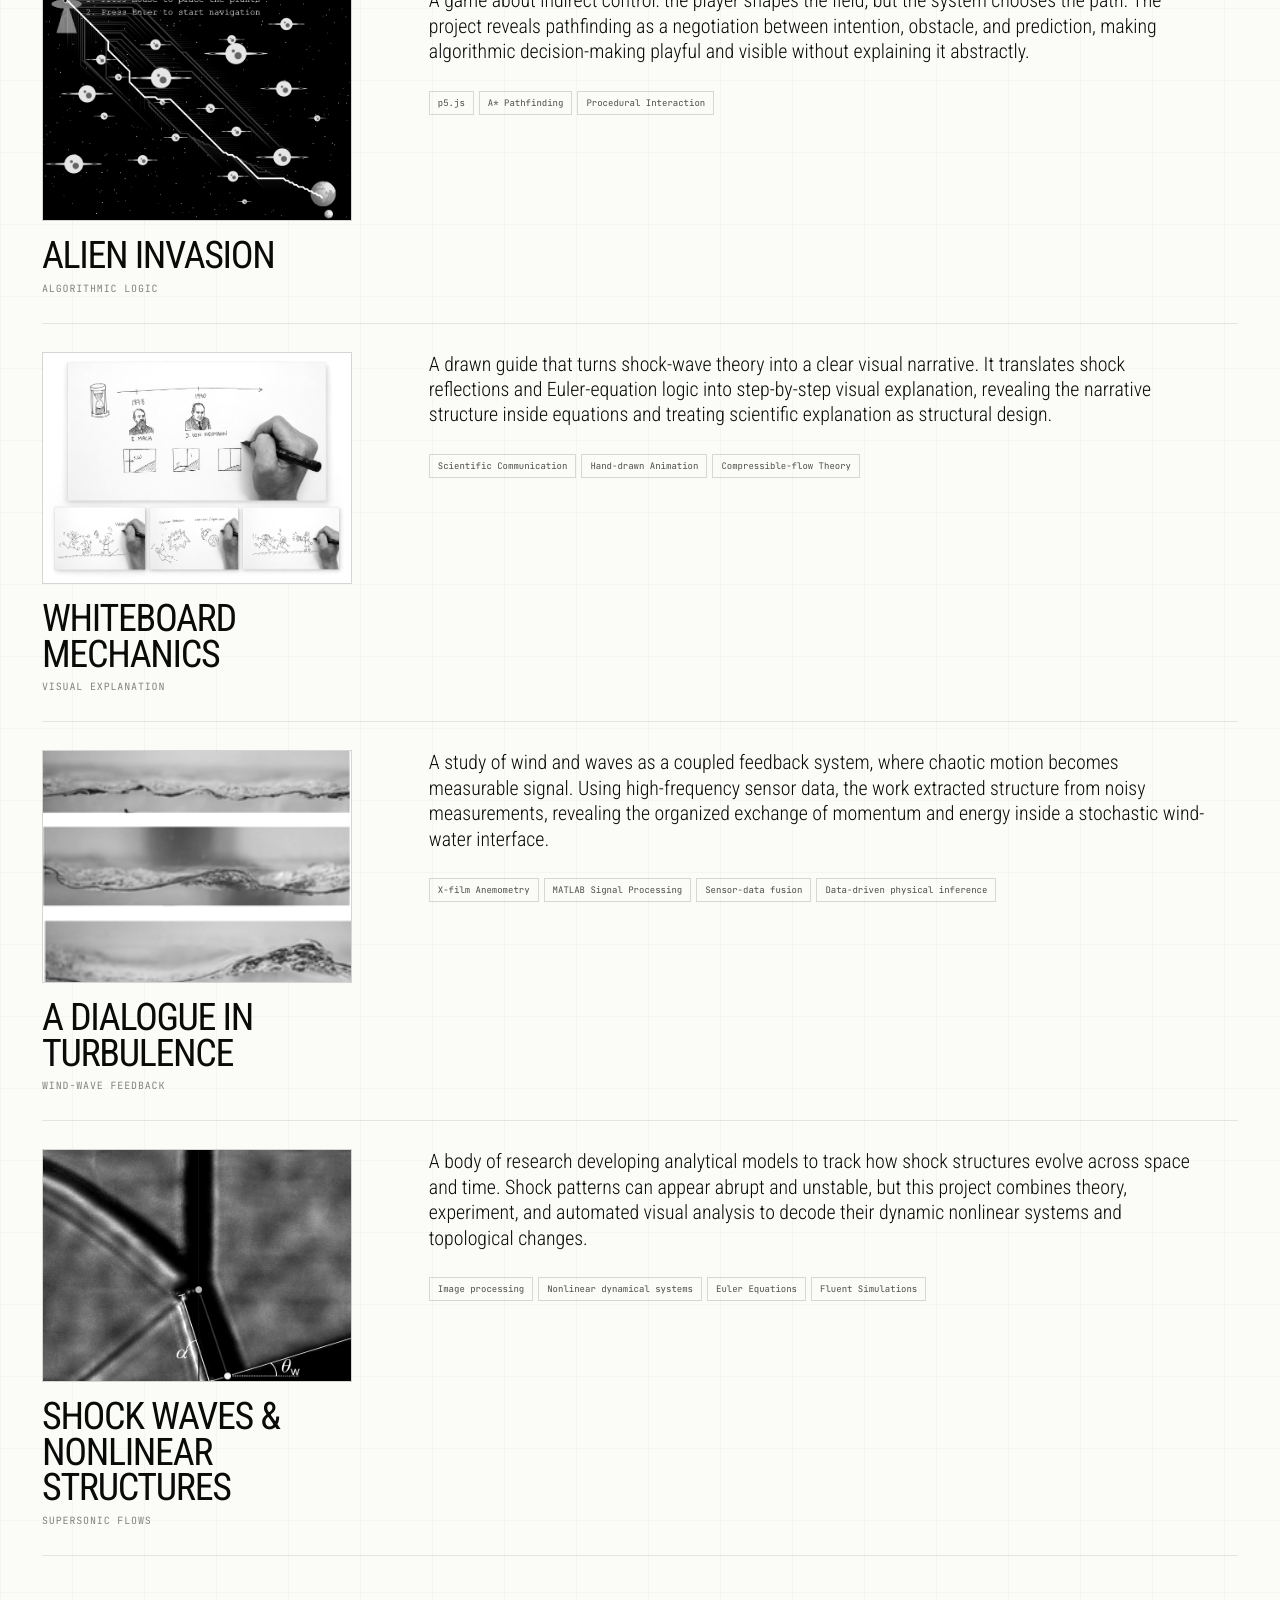
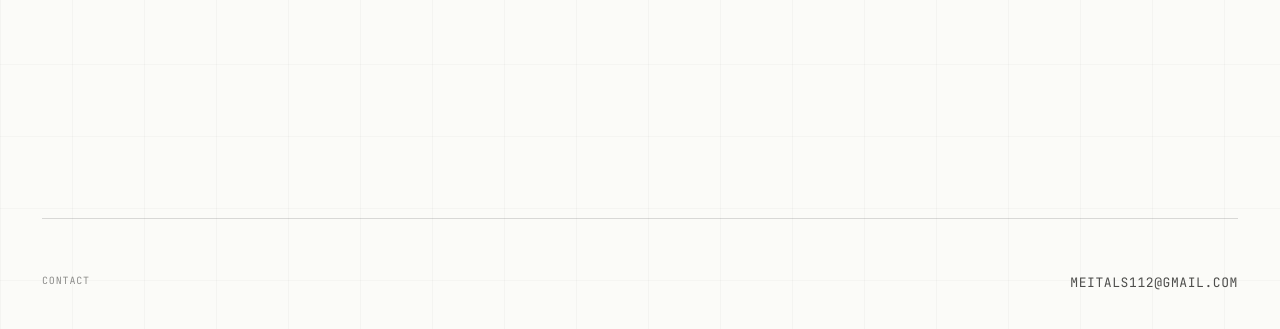
==== commit 01ec1c8c: "Update index.html" ====
--- a/index.html
+++ b/index.html
@@ -529,7 +529,7 @@
             .chron-node:hover .chron-pop,
             .chron-node.chron-present .chron-pop {
                 opacity: 1;
-                max-height: 260px;
+                max-height: 340px;
                 pointer-events: auto;
             }
 
@@ -572,6 +572,28 @@
             .chron-node.chron-present:hover .chron-ping {
                 opacity: .12 !important;
                 animation: chron-ping 2.6s ease-out infinite !important;
+            }
+
+            /* MOBILE FIX: passive CV state only opens the scroll-active node */
+            .chron-node.chron-present .chron-pop {
+                opacity: 0;
+                max-height: 0;
+                pointer-events: none;
+            }
+
+            .chron-node.is-open .chron-pop,
+            .chron-node.chron-present.is-open .chron-pop {
+                opacity: 1;
+                max-height: 340px;
+                pointer-events: auto;
+            }
+
+            /* MOBILE FIX: keep hero signal field above the paragraph text */
+            .hero-dot-canvas {
+                top: 0;
+                bottom: auto;
+                height: 48%;
+                opacity: 1;
             }
 
             /* MOBILE FIX: image becomes color when project block is in view */
@@ -631,7 +653,7 @@
             <div class="reveal-element about-layout">
                 <div class="about-text-container">
                     <img src="assets/meital-portrait.png" alt="Meital Geva" class="profile-img">
-                    <p>I am a scientist, theoretician, and designer who uses the rigorous tools of advanced engineering to map, challenge, and amplify the human experience. Holding a Ph.D. in Mechanical Engineering, I have spent over a decade tracking instability regimes, from managing a university dynamic laboratory to engineering bio-hybrid intelligence loops as an intern in the DLX Design Lab in Tokyo. Today, my practice bridges hard science and deeply human-centered design. I treat algorithms, non-linear mathematics, and biological networks not just as technical tools, but as critical materials to decode human behavior.</p>
+                    <p>I am a scientist, theoretician, and designer who uses the rigorous tools of advanced engineering to map, challange, and amplify the human experience. Holding a Ph.D. in Mechanical Engineering, I have spent over a decade tracking instability regimes, from managing a university dynamic laboratory to engineering bio-hybrid intelligence loops as an intern in the DLX Design Lab in Tokyo. Today, my practice bridges hard science and deeply human-centered design. I treat algorithms, non-linear mathematics, and biological networks not just as technical tools, but as critical materials to decode human behavior.</p>
                     <p class="about-statement"> I build physical pipelines, interactive interfaces, and installations that intercept the invisible systemic frameworks constraining us. My work exists to reveal the raw friction of how we connect, feel, and survive inside algorithmic and institutional conditions.</p>
                 </div>
 
@@ -1014,24 +1036,62 @@
             if (!scope) return;
 
             var nodes = Array.prototype.slice.call(scope.querySelectorAll('.chron-node'));
-            var isMobile = window.matchMedia('(max-width: 900px)').matches;
+            var mobileQuery = window.matchMedia('(max-width: 900px)');
+
+            function clearOpen() {
+                nodes.forEach(function (x) { x.classList.remove('is-open'); });
+            }
 
             function open(n) {
-                nodes.forEach(function (x) { x.classList.remove('is-open'); });
-                n.classList.add('is-open');
-            }
-
-            if (isMobile) {
-                var chronObserver = new IntersectionObserver(function (entries) {
-                    entries.forEach(function (entry) {
-                        if (entry.isIntersecting) open(entry.target);
+                clearOpen();
+                if (n) n.classList.add('is-open');
+            }
+
+            function getMobileActiveNode() {
+                var headerOffset = 92;
+                var activationTop = headerOffset + 56;
+                var activationBottom = window.innerHeight * 0.78;
+                var best = null;
+                var bestTop = Infinity;
+
+                nodes.forEach(function (node) {
+                    var rect = node.getBoundingClientRect();
+
+                    // Close a node only after it has clearly passed the header zone.
+                    if (rect.bottom <= activationTop) return;
+
+                    // Open the next node earlier, before it reaches the top of the screen.
+                    if (rect.top >= activationBottom) return;
+
+                    if (rect.top < bestTop) {
+                        bestTop = rect.top;
+                        best = node;
+                    }
+                });
+
+                return best;
+            }
+
+            function updateMobileOpen() {
+                if (!mobileQuery.matches) return;
+                open(getMobileActiveNode());
+            }
+
+            if (mobileQuery.matches) {
+                var ticking = false;
+
+                function requestMobileUpdate() {
+                    if (ticking) return;
+                    ticking = true;
+                    window.requestAnimationFrame(function () {
+                        updateMobileOpen();
+                        ticking = false;
                     });
-                }, {
-                    root: null,
-                    threshold: 0.55
-                });
-
-                nodes.forEach(function (n) { chronObserver.observe(n); });
+                }
+
+                window.addEventListener('scroll', requestMobileUpdate, { passive: true });
+                window.addEventListener('resize', requestMobileUpdate, { passive: true });
+                requestMobileUpdate();
                 return;
             }
 
@@ -1043,9 +1103,7 @@
 
             var strip = scope.querySelector('.chron');
             if (strip) {
-                strip.addEventListener('mouseleave', function () {
-                    nodes.forEach(function (x) { x.classList.remove('is-open'); });
-                });
+                strip.addEventListener('mouseleave', function () { clearOpen(); });
             }
         })();
 
@@ -1127,7 +1185,7 @@
                 const panelRect = panel.getBoundingClientRect();
                 const copyRect = copy.getBoundingClientRect();
                 const mobileHero = window.matchMedia('(max-width: 900px)').matches;
-                clipLeft = mobileHero ? width * 0.50 : Math.max(copyRect.right - panelRect.left + 28, width * 0.56);
+                clipLeft = mobileHero ? width * 0.18 : Math.max(copyRect.right - panelRect.left + 28, width * 0.56);
 
                 for (let row = 0; row < cfg.rows; row++) {
                     for (let col = 0; col < cfg.cols; col++) {
@@ -1179,12 +1237,15 @@
 
             function resizeHeroCanvas() {
                 const rect = panel.getBoundingClientRect();
+                const mobileHero = window.matchMedia('(max-width: 900px)').matches;
                 width = Math.max(1, rect.width);
-                height = Math.max(1, rect.height);
+                height = Math.max(1, mobileHero ? rect.height * 0.48 : rect.height);
                 canvas.width = Math.round(width * dpr);
                 canvas.height = Math.round(height * dpr);
                 canvas.style.width = width + 'px';
                 canvas.style.height = height + 'px';
+                canvas.style.top = '0px';
+                canvas.style.bottom = mobileHero ? 'auto' : '0px';
                 ctx.setTransform(dpr, 0, 0, dpr, 0, 0);
                 buildGrid();
                 initHub(performance.now());
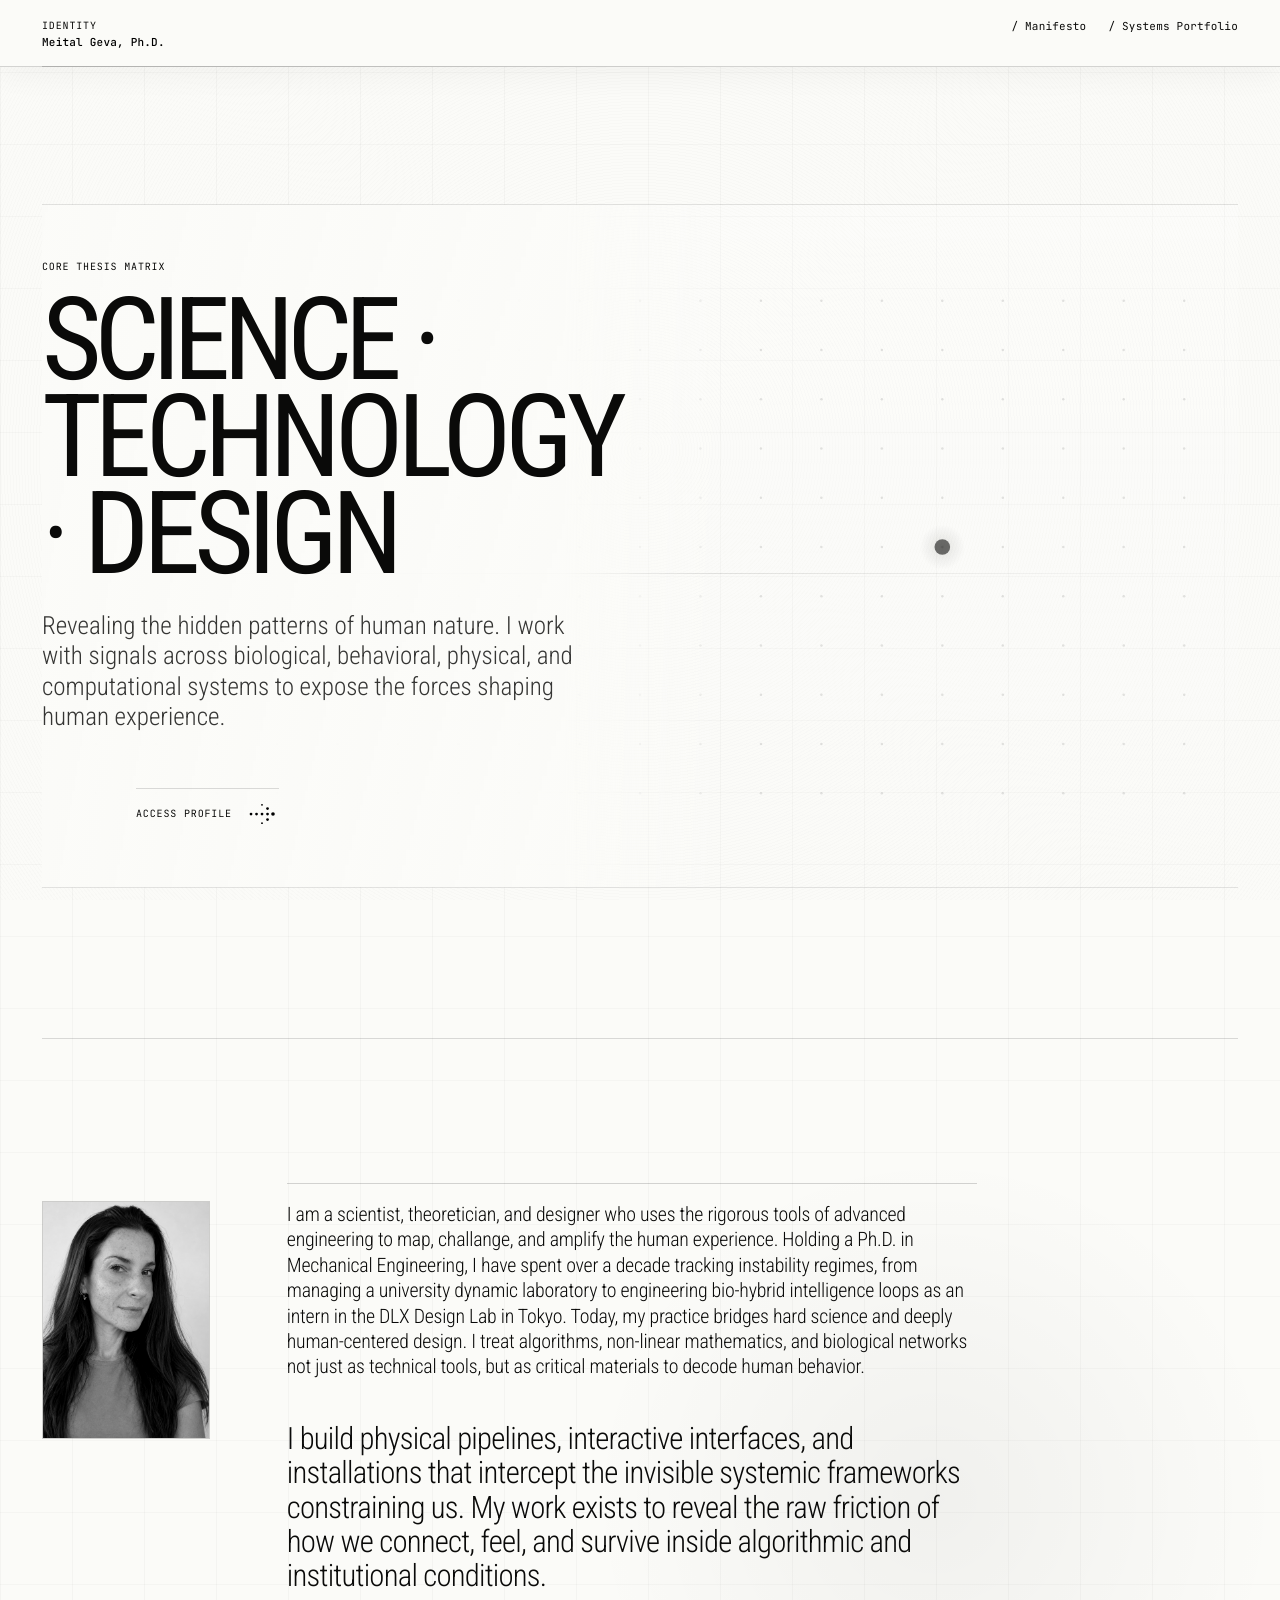
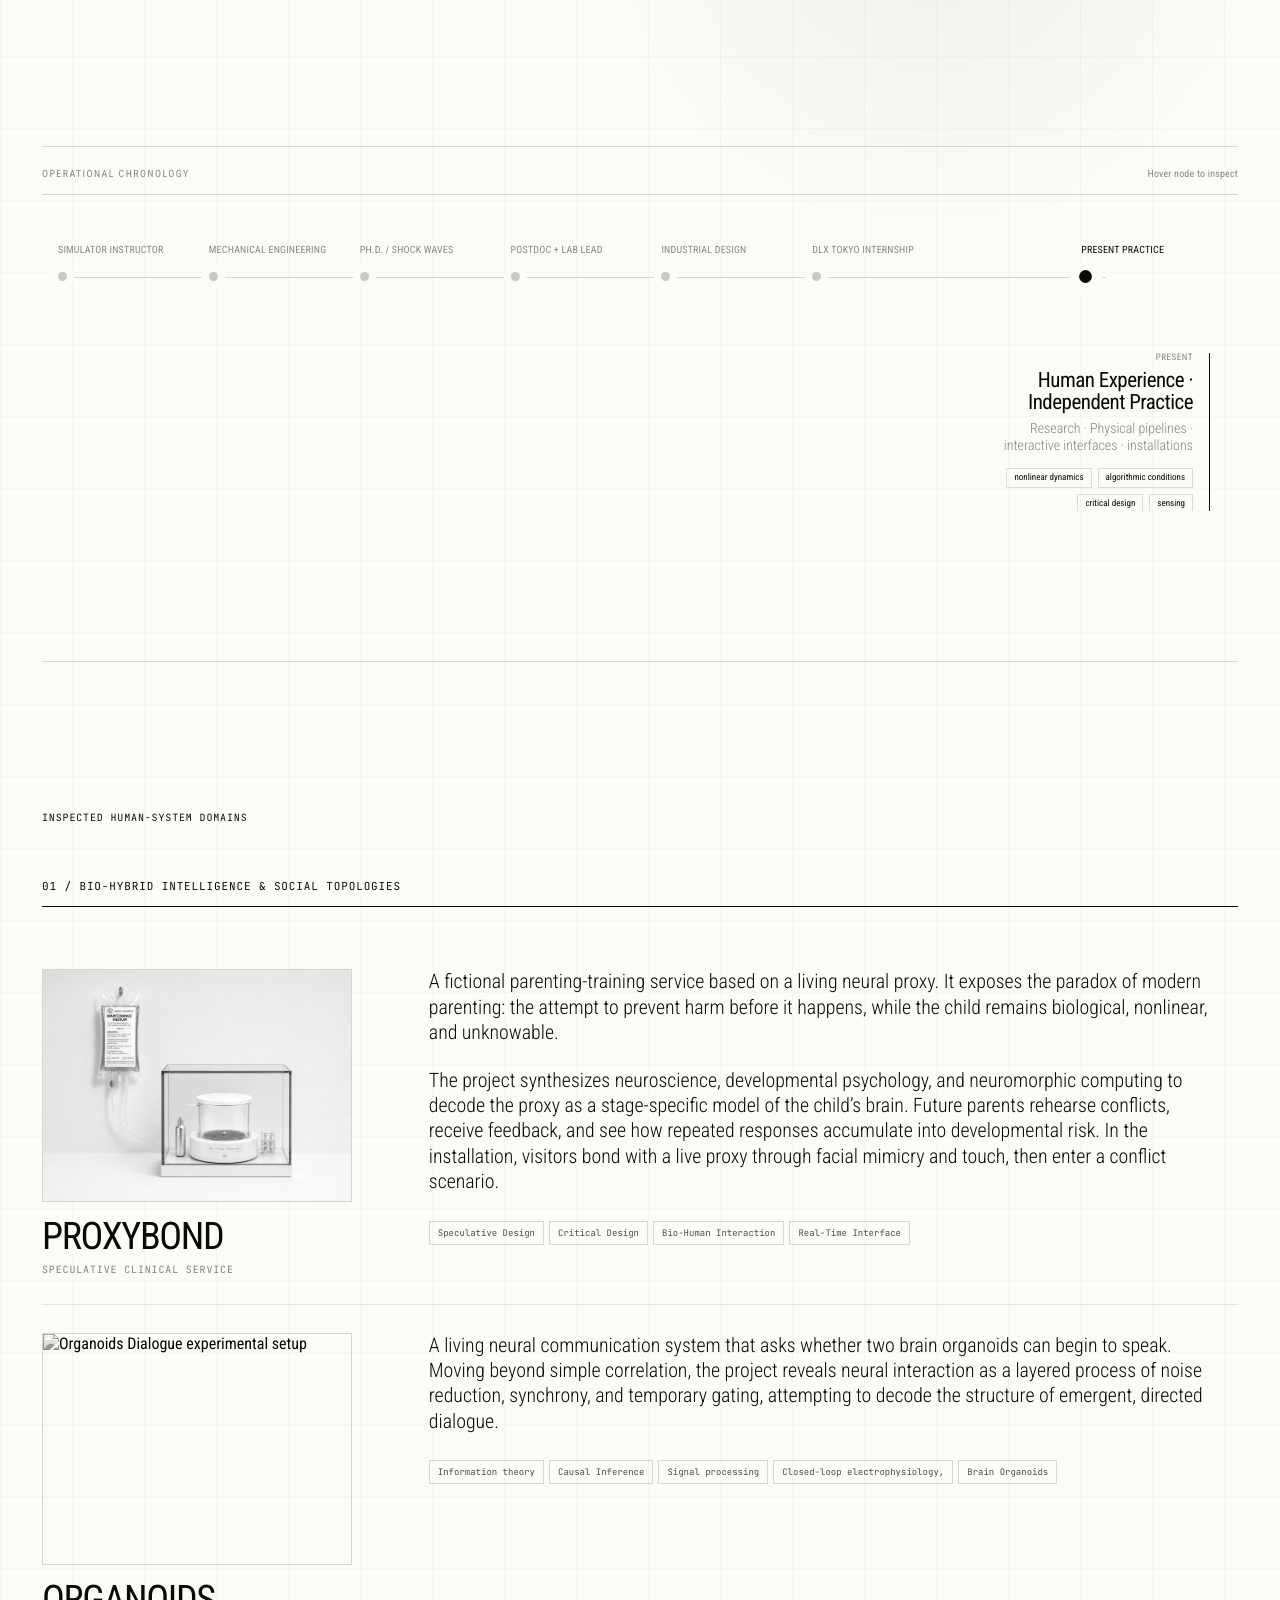
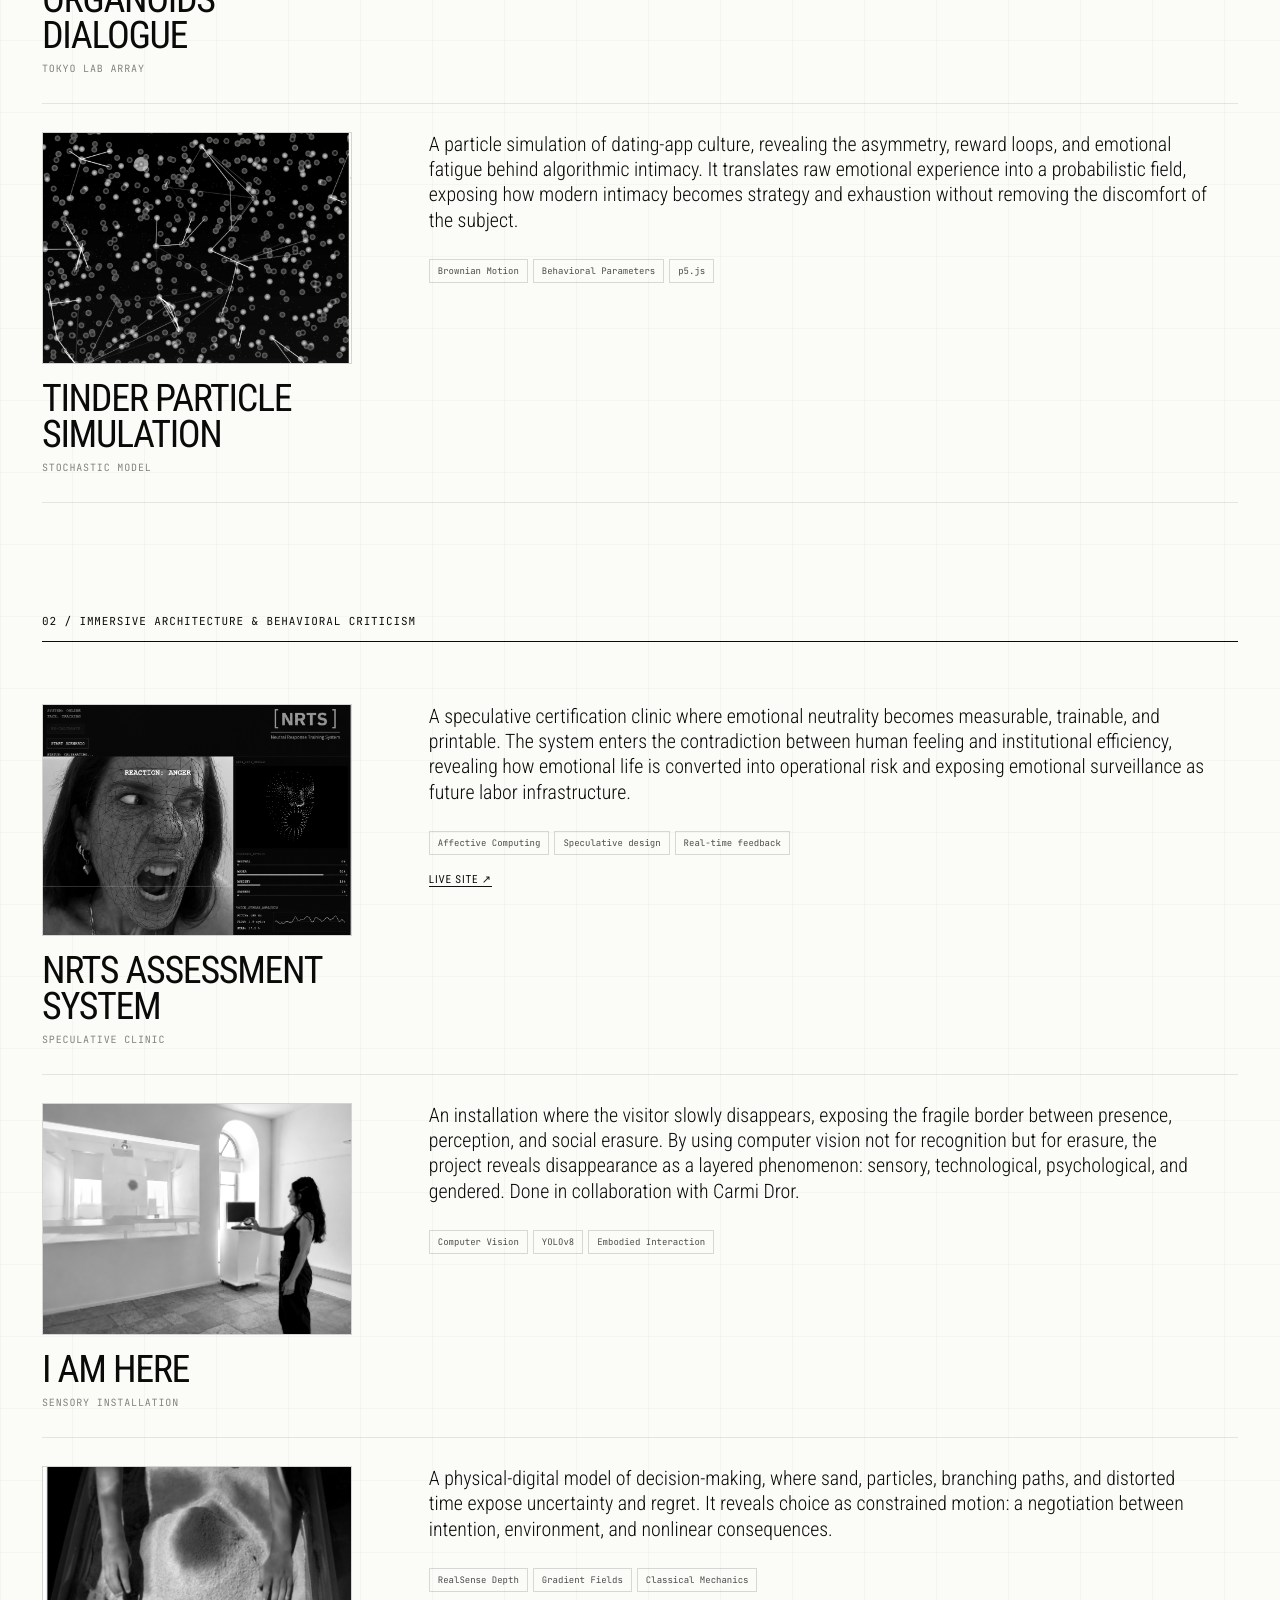
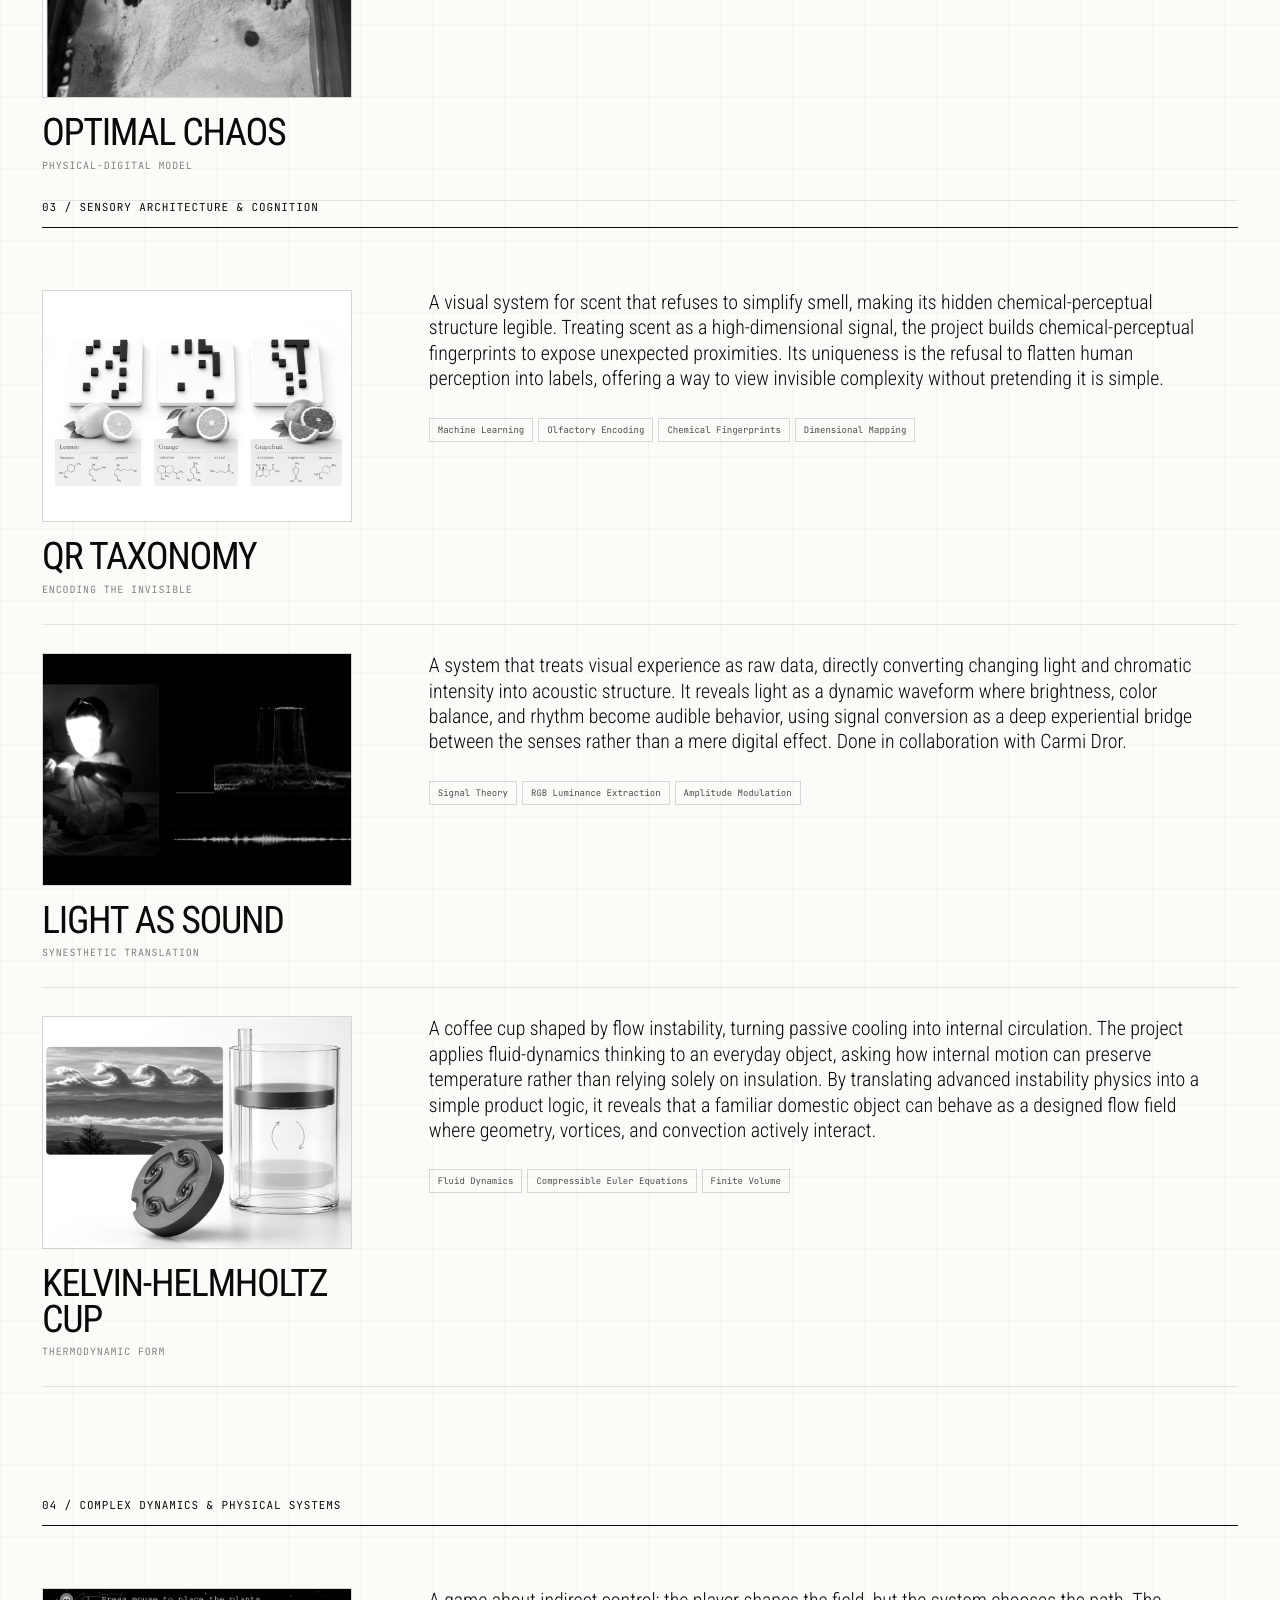
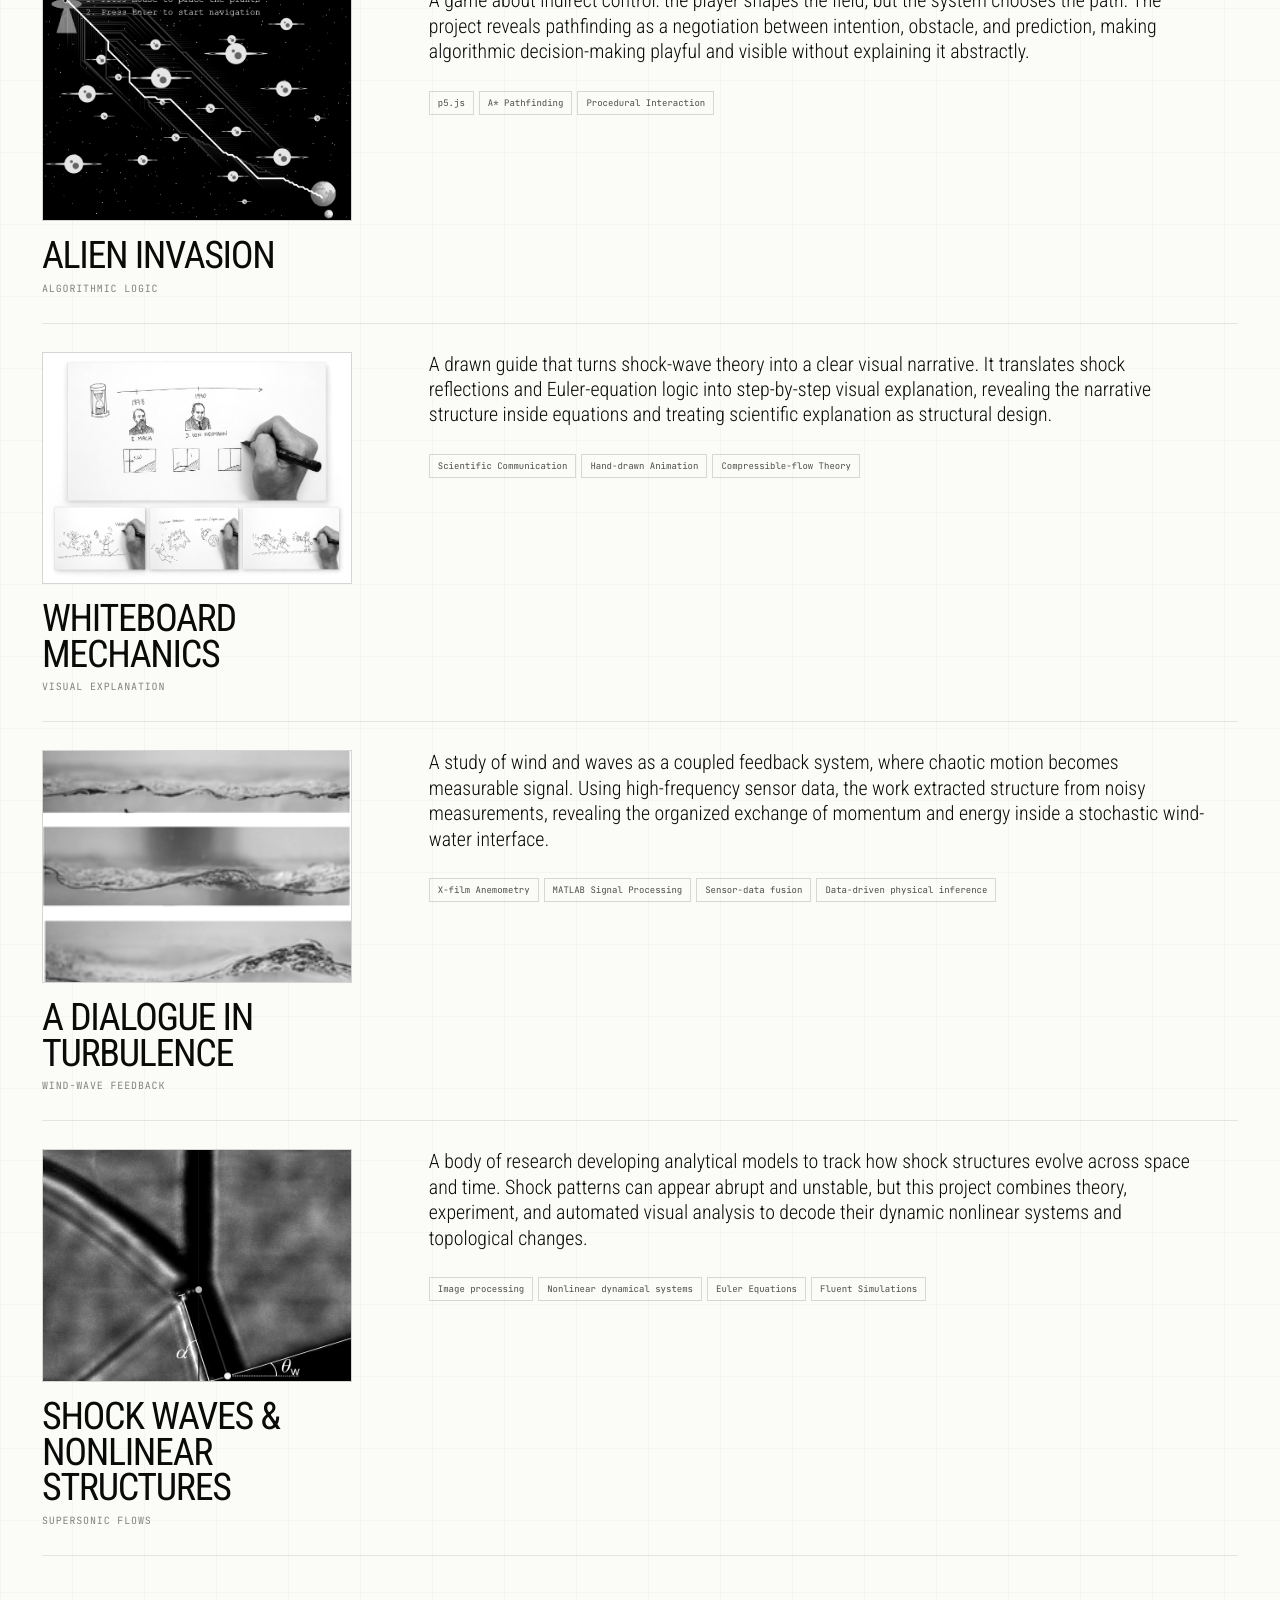
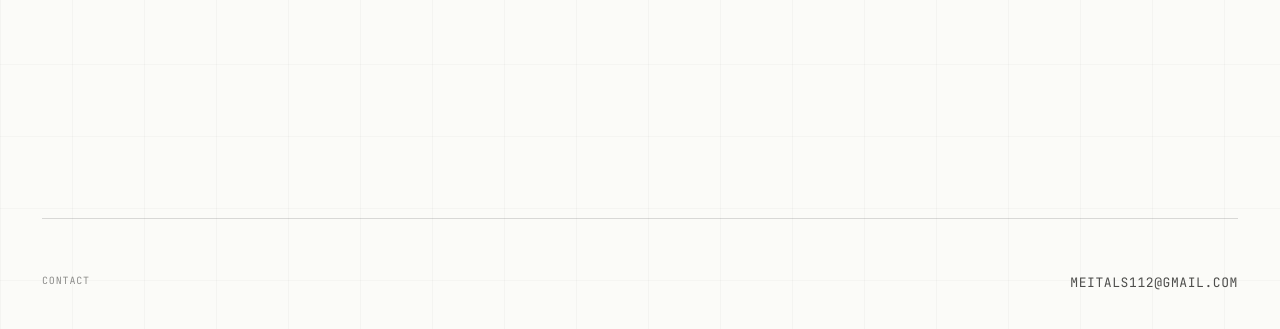
==== commit 52a18b44: "Update index.html" ====
--- a/index.html
+++ b/index.html
@@ -588,7 +588,11 @@
                 pointer-events: auto;
             }
 
-            /* MOBILE FIX: keep hero signal field above the paragraph text */
+            /* MOBILE FIX: keep hero signal field visible */
+            .hero-copy {
+                background: linear-gradient(180deg, rgba(251,251,248,.62) 0%, rgba(251,251,248,.44) 58%, rgba(251,251,248,.12) 100%);
+            }
+
             .hero-dot-canvas {
                 top: 0;
                 bottom: auto;
@@ -1391,7 +1395,7 @@
                 const mobileHero = window.matchMedia('(max-width: 900px)').matches;
                 ctx.fillStyle = 'rgba(10,10,9,.19)';
                 for (const p of grid) {
-                    ctx.globalAlpha = mobileHero ? (p.x < clipLeft ? 0.34 : 0.64) : (p.x < clipLeft ? 0.20 : 0.34);
+                    ctx.globalAlpha = mobileHero ? (p.x < clipLeft ? 0.48 : 0.76) : (p.x < clipLeft ? 0.34 : 0.58);
                     ctx.beginPath();
                     ctx.arc(p.x, p.y, cfg.baseRadius, 0, Math.PI * 2);
                     ctx.fill();
@@ -1407,15 +1411,15 @@
                     const x = burst.originX + (target.x - burst.originX) * state.drawP;
                     const y = burst.originY + (target.y - burst.originY) * state.drawP;
                     ctx.strokeStyle = 'rgba(10,10,9,1)';
-                    ctx.globalAlpha = mobileHero ? (0.24 + state.alpha * 0.58) : (0.10 + state.alpha * 0.34);
-                    ctx.lineWidth = cfg.lineWidth;
+                    ctx.globalAlpha = mobileHero ? (0.36 + state.alpha * 0.52) : (0.20 + state.alpha * 0.55);
+                    ctx.lineWidth = mobileHero ? 1.28 : cfg.lineWidth;
                     ctx.beginPath();
                     ctx.moveTo(burst.originX, burst.originY);
                     ctx.lineTo(x, y);
                     ctx.stroke();
                     const r = cfg.baseRadius + (cfg.activeRadius - cfg.baseRadius) * state.dotScale;
                     ctx.fillStyle = 'rgba(10,10,9,1)';
-                    ctx.globalAlpha = mobileHero ? (0.32 + state.alpha * 0.62) : (0.16 + state.alpha * 0.44);
+                    ctx.globalAlpha = mobileHero ? (0.42 + state.alpha * 0.48) : (0.28 + state.alpha * 0.62);
                     ctx.beginPath();
                     ctx.arc(target.x, target.y, r, 0, Math.PI * 2);
                     ctx.fill();
@@ -1429,15 +1433,16 @@
                     if (!state) continue;
                     const target = grid[link.idx];
                     ctx.strokeStyle = 'rgba(10,10,9,1)';
-                    ctx.globalAlpha = mobileHero ? (0.20 + state.alpha * 0.56) : (0.08 + state.alpha * 0.34);
+                    ctx.globalAlpha = mobileHero ? (0.34 + state.alpha * 0.50) : (0.18 + state.alpha * 0.36);
                     ctx.lineWidth = cfg.lineWidth;
+                    ctx.lineWidth = mobileHero ? 1.28 : cfg.lineWidth;
                     ctx.beginPath();
                     ctx.moveTo(hub.x, hub.y);
                     ctx.lineTo(target.x, target.y);
                     ctx.stroke();
                     const r = cfg.baseRadius + (cfg.activeRadius - cfg.baseRadius) * state.dotScale;
                     ctx.fillStyle = 'rgba(10,10,9,1)';
-                    ctx.globalAlpha = mobileHero ? (0.28 + state.alpha * 0.58) : (0.14 + state.alpha * 0.36);
+                    ctx.globalAlpha = mobileHero ? (0.40 + state.alpha * 0.48) : (0.26 + state.alpha * 0.58);
                     ctx.beginPath();
                     ctx.arc(target.x, target.y, r, 0, Math.PI * 2);
                     ctx.fill();
@@ -1450,14 +1455,14 @@
                 const pulse = moving ? 0.985 : 0.97 + Math.sin(now * cfg.pulseSpeed) * 0.035;
                 const haloRadius = cfg.hubRadius * (moving ? 2.15 : 2.9);
                 const halo = ctx.createRadialGradient(hub.x, hub.y, 0, hub.x, hub.y, haloRadius);
-                halo.addColorStop(0, mobileHero ? 'rgba(10,10,9,.20)' : 'rgba(10,10,9,.10)');
+                halo.addColorStop(0, mobileHero ? 'rgba(10,10,9,.26)' : 'rgba(10,10,9,.10)');
                 halo.addColorStop(1, 'rgba(10,10,9,0)');
                 ctx.fillStyle = halo;
                 ctx.globalAlpha = 1;
                 ctx.beginPath();
                 ctx.arc(hub.x, hub.y, haloRadius * pulse, 0, Math.PI * 2);
                 ctx.fill();
-                ctx.fillStyle = mobileHero ? 'rgba(10,10,9,.76)' : 'rgba(10,10,9,.58)';
+                ctx.fillStyle = mobileHero ? 'rgba(10,10,9,.82)' : 'rgba(10,10,9,.58)';
                 ctx.beginPath();
                 ctx.arc(hub.x, hub.y, cfg.hubRadius * pulse, 0, Math.PI * 2);
                 ctx.fill();
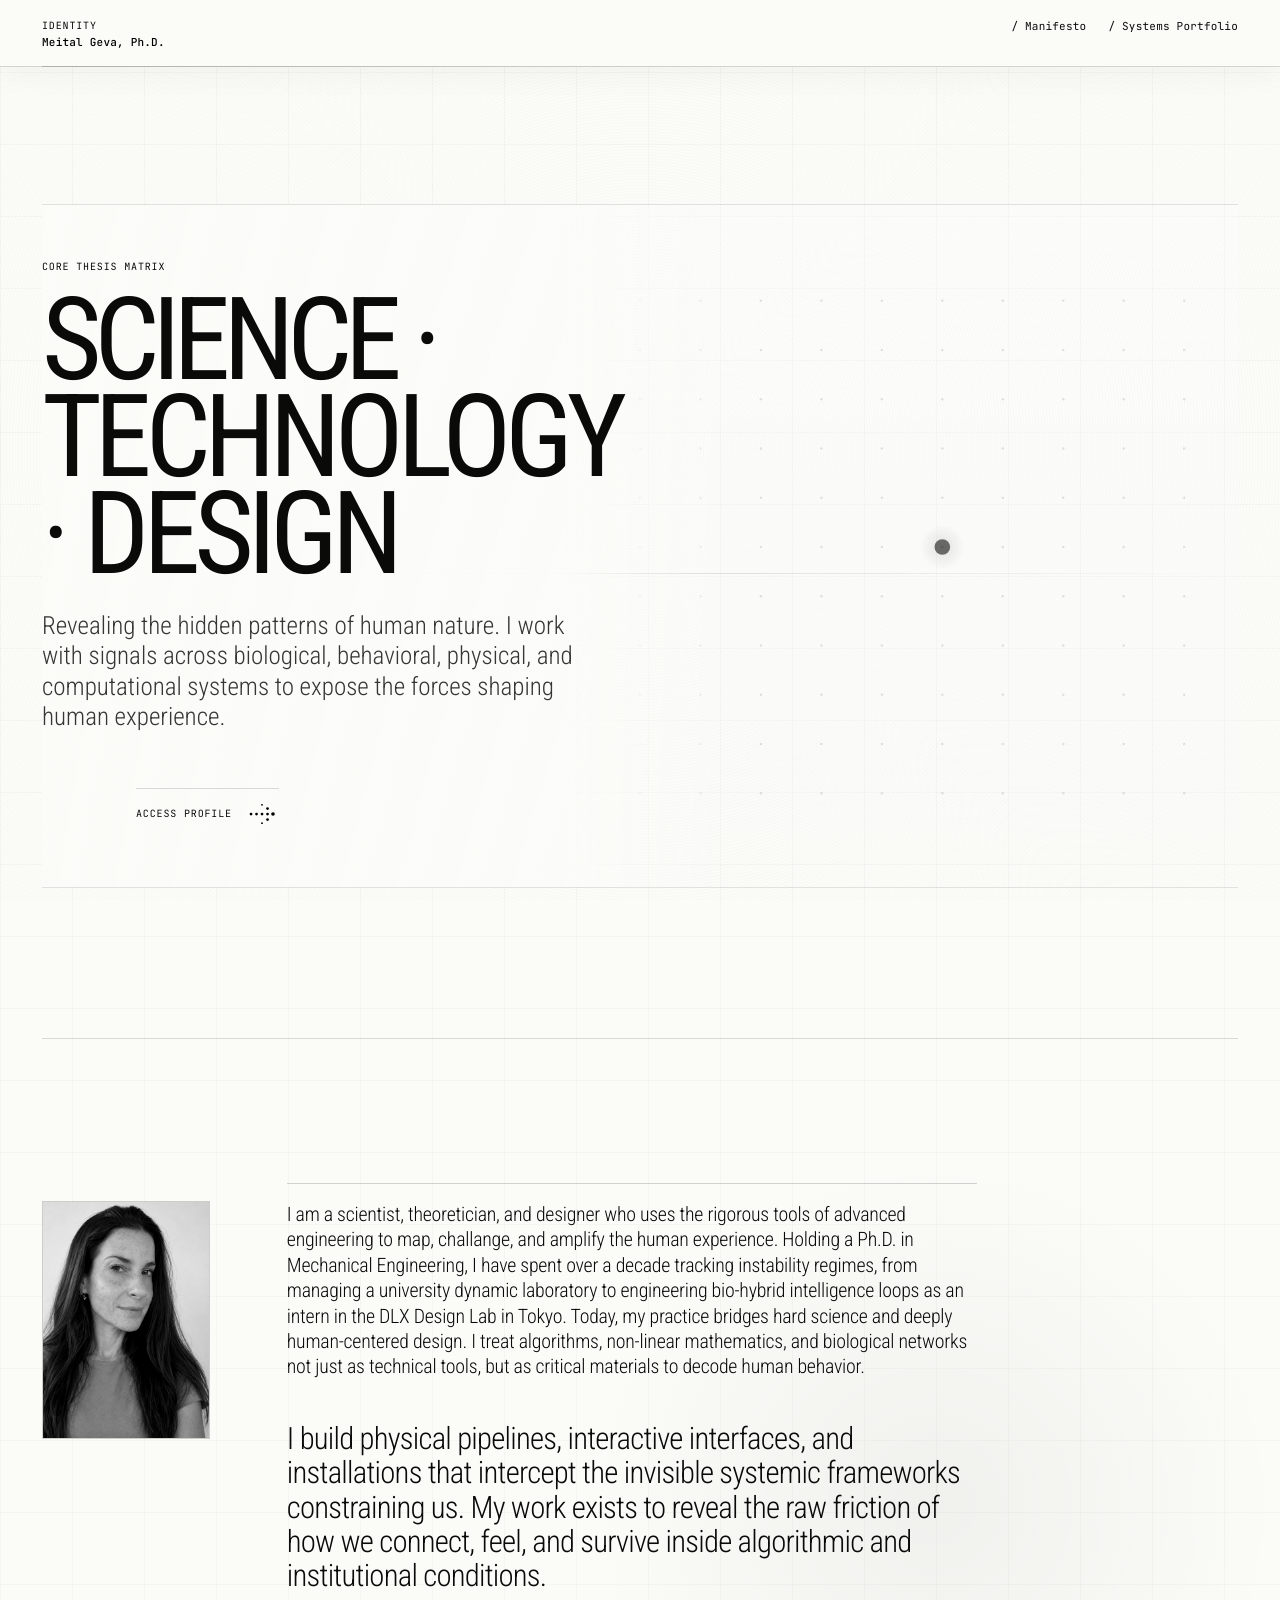
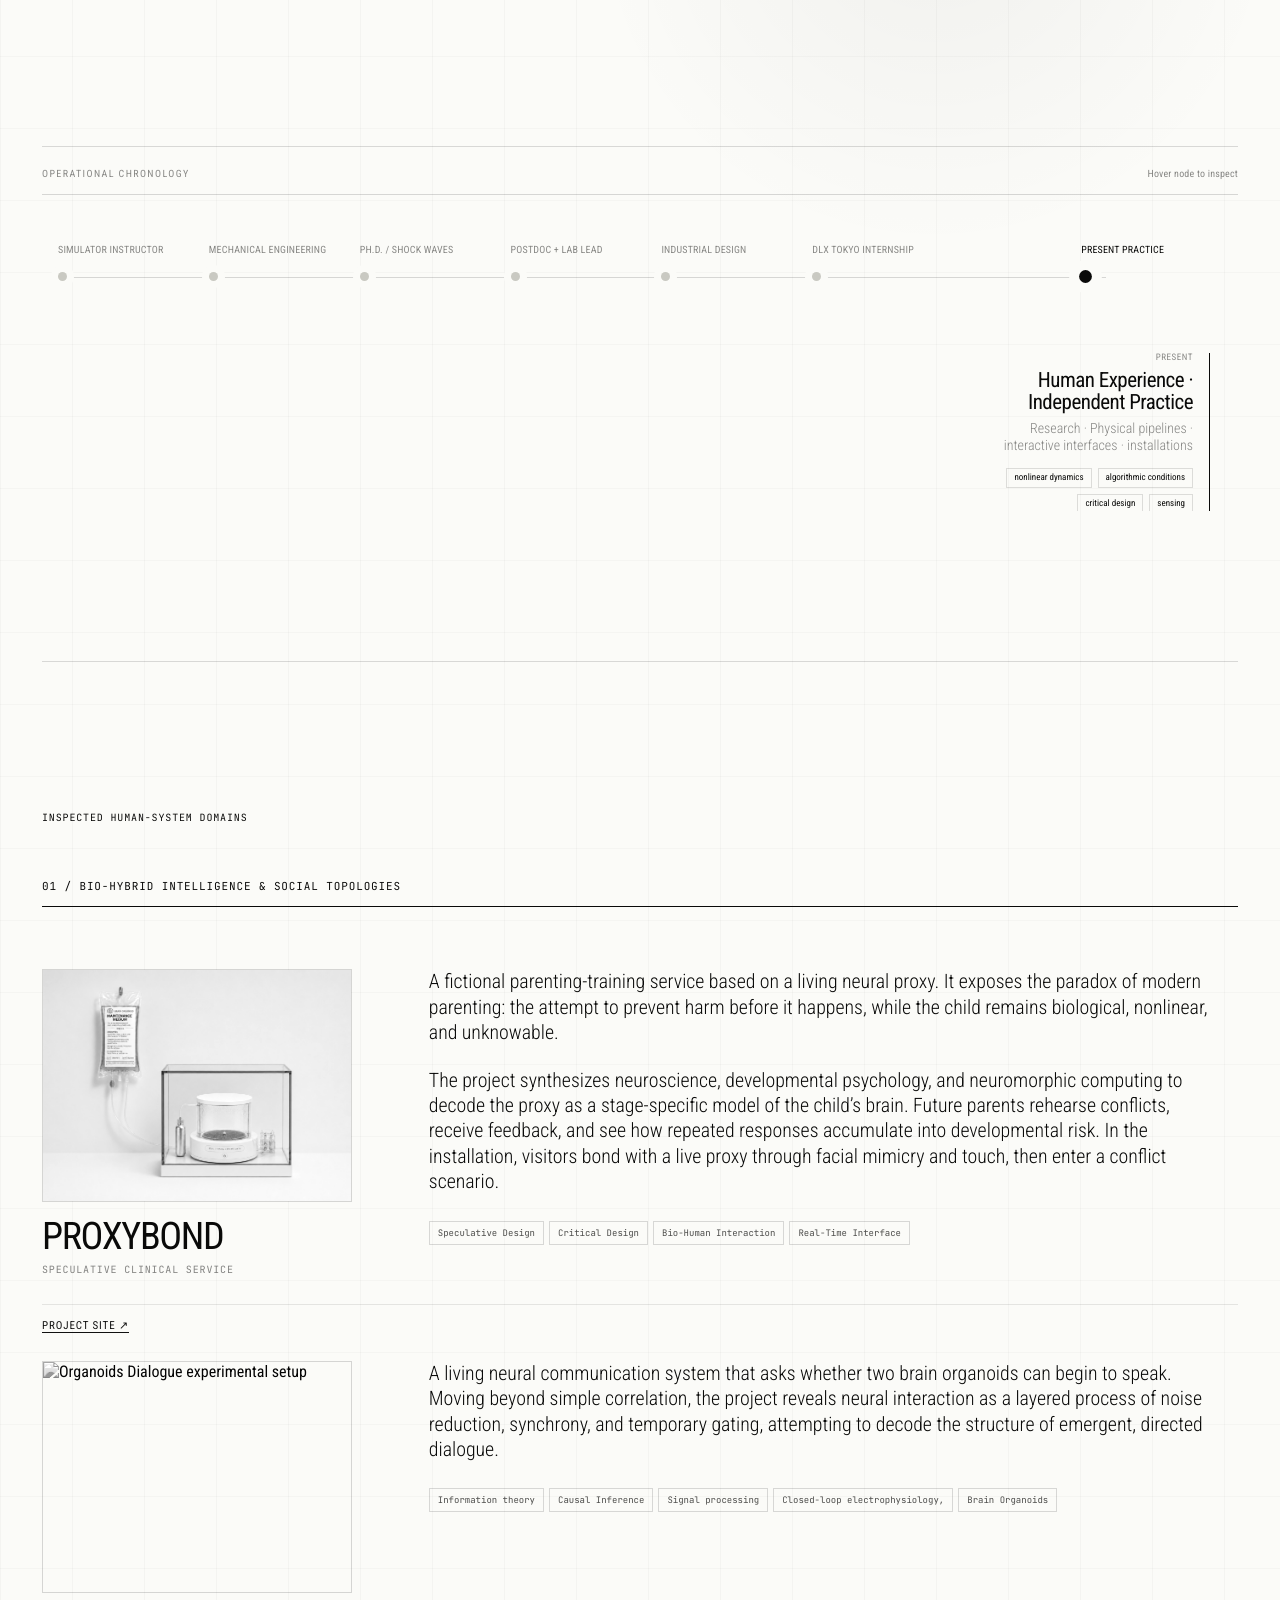
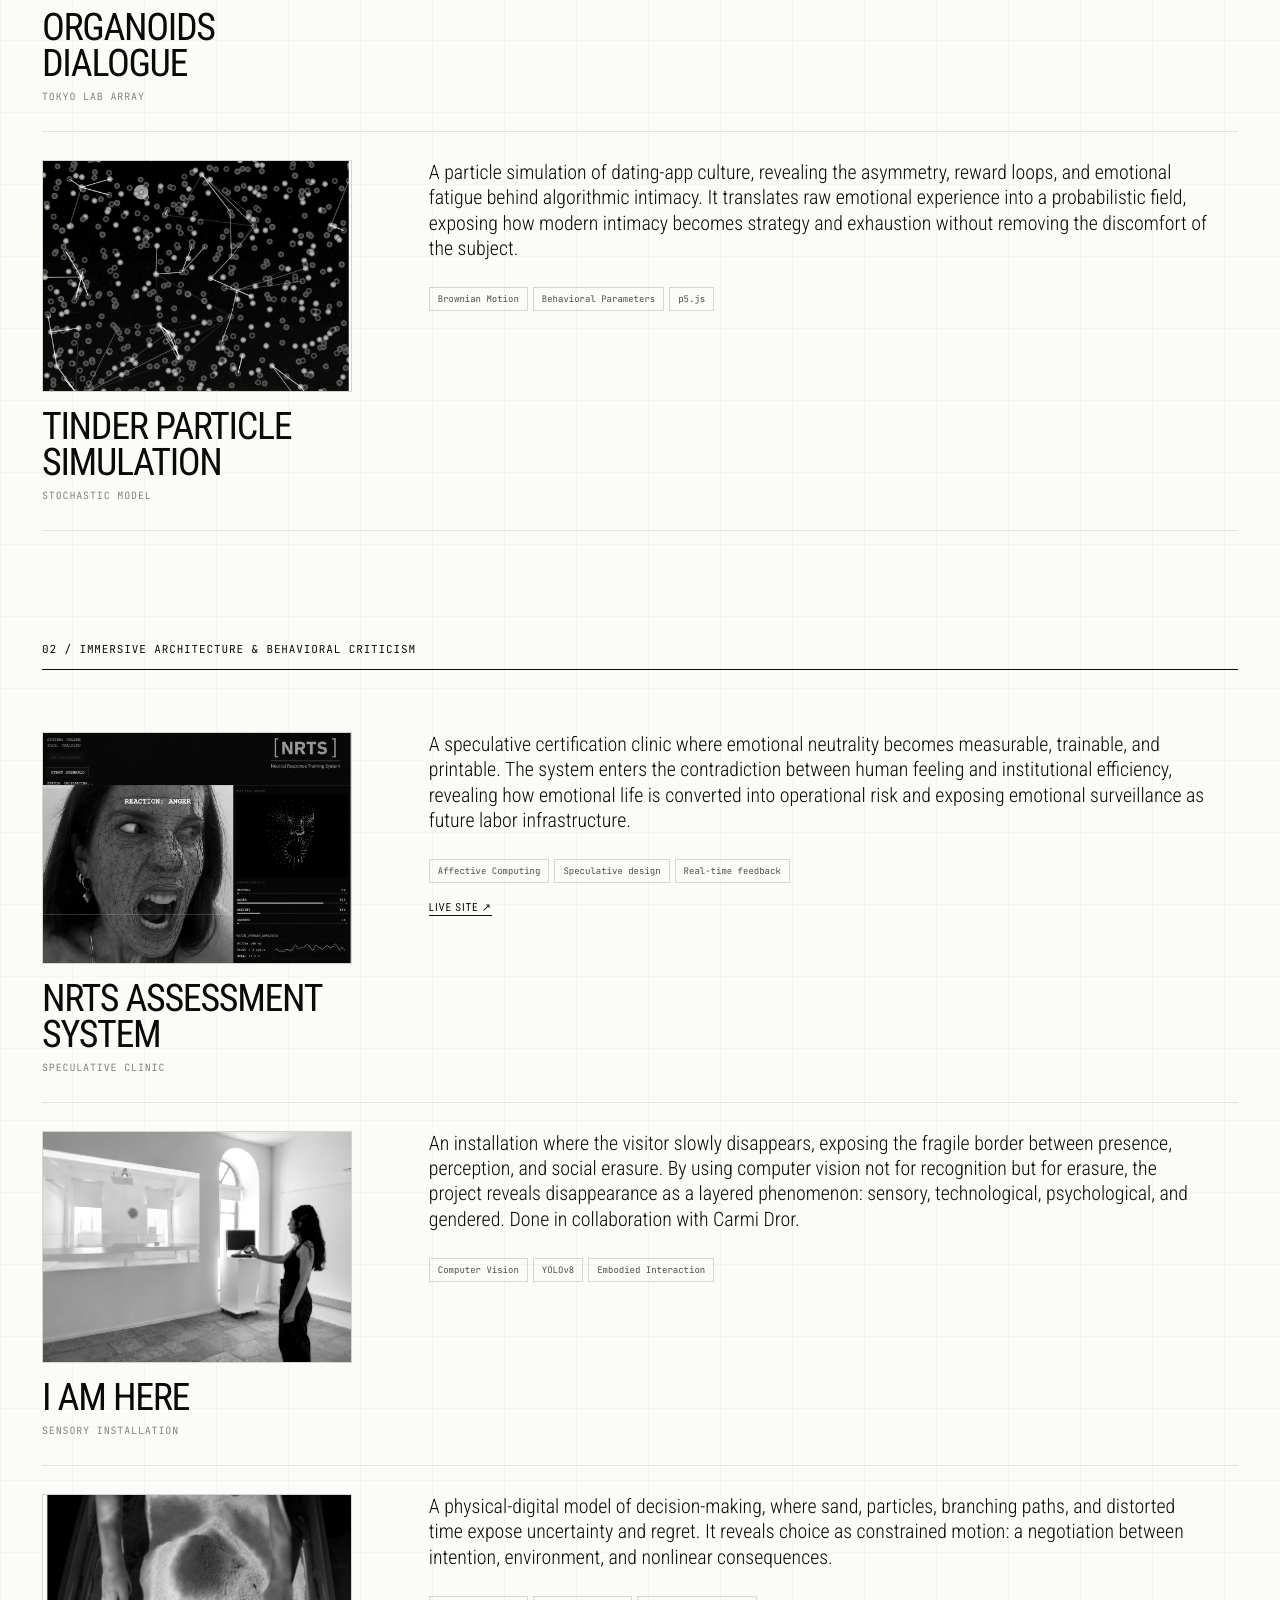
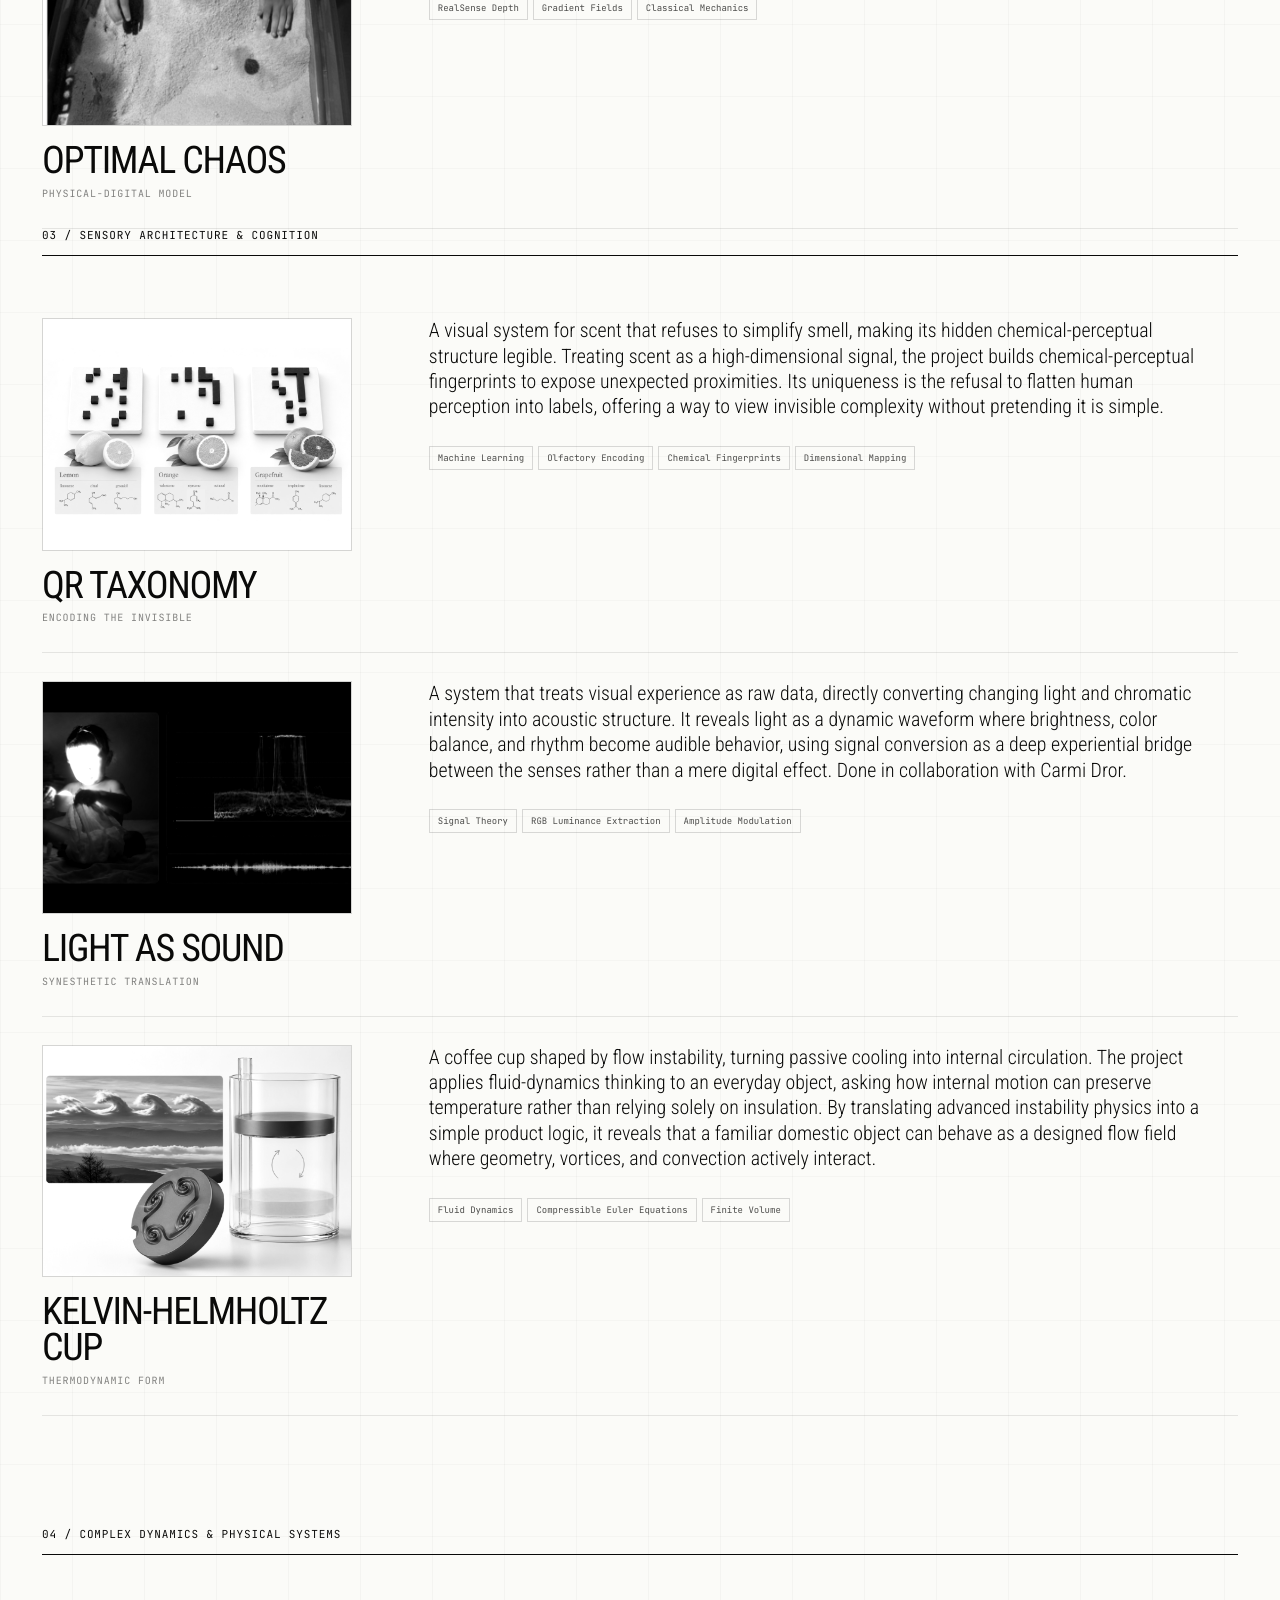
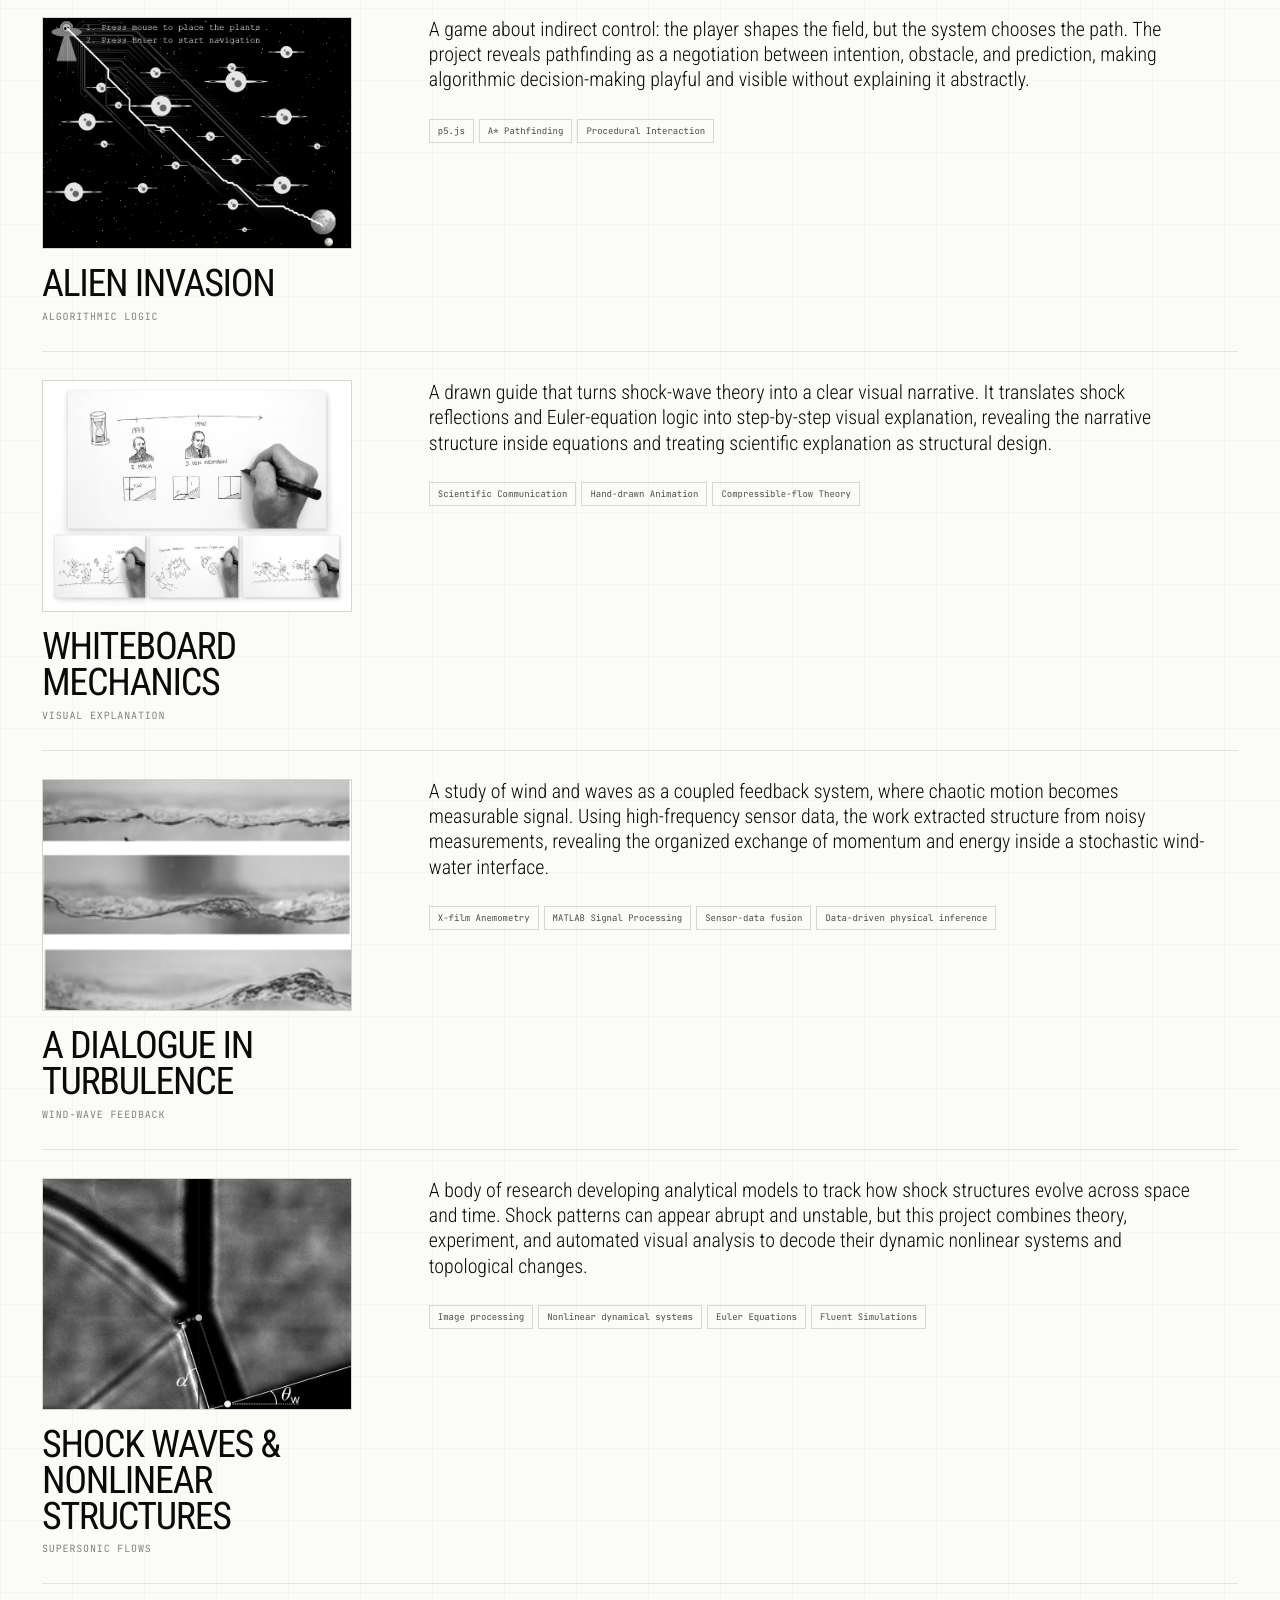
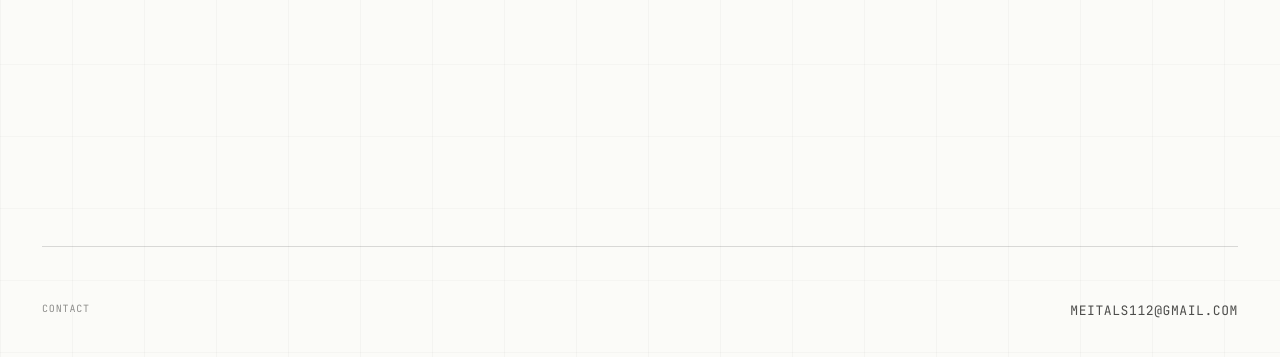
==== commit 2e487651: "Update index.html" ====
--- a/index.html
+++ b/index.html
@@ -783,6 +783,13 @@
                         </div>
                     </div>
 
+                    <a class="project-link"
+                       href="https://meitalgeva.com/proxybond/"
+                       target="_blank"
+                       rel="noopener noreferrer">
+                        PROJECT SITE ↗
+                    </a>
+
                     <div class="project-item">
                         <div class="project-meta">
                             <img class="project-thumb" src="assets/organoids-dialogue.JPG" alt="Organoids Dialogue experimental setup">
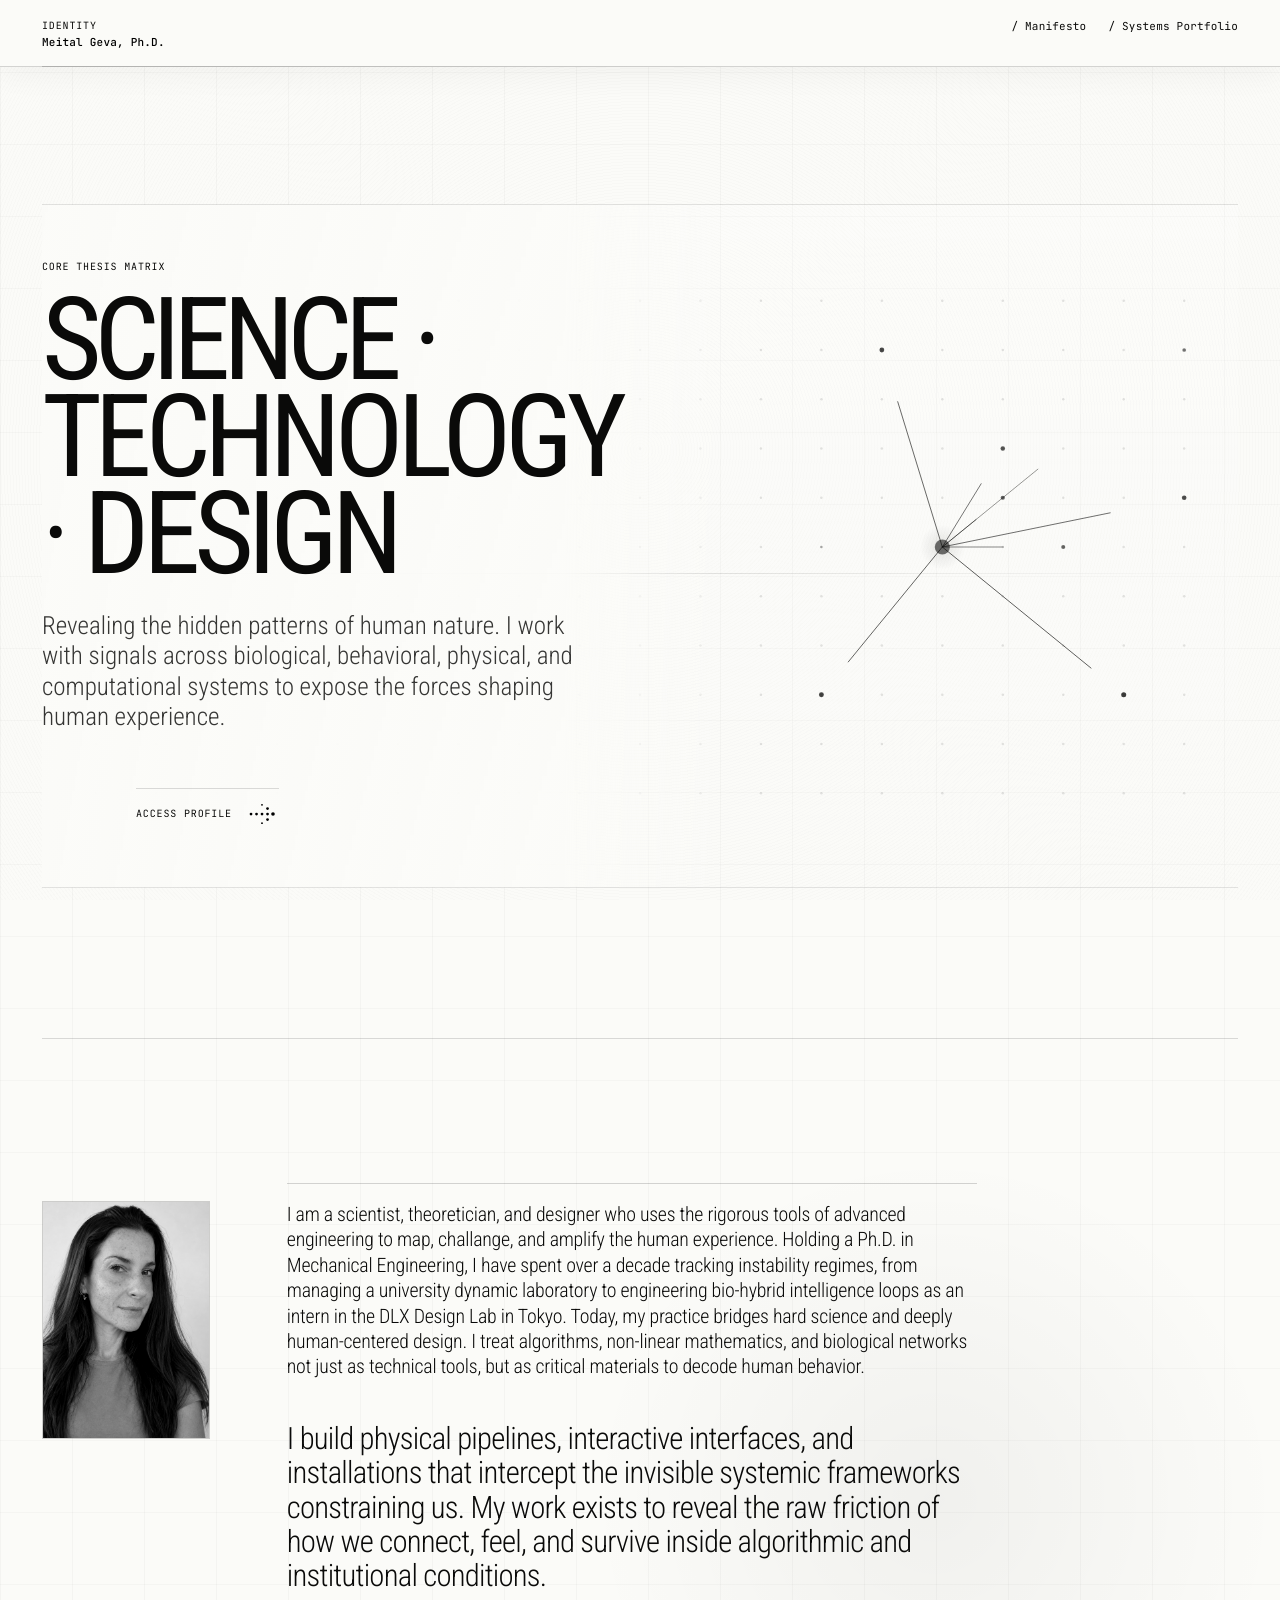
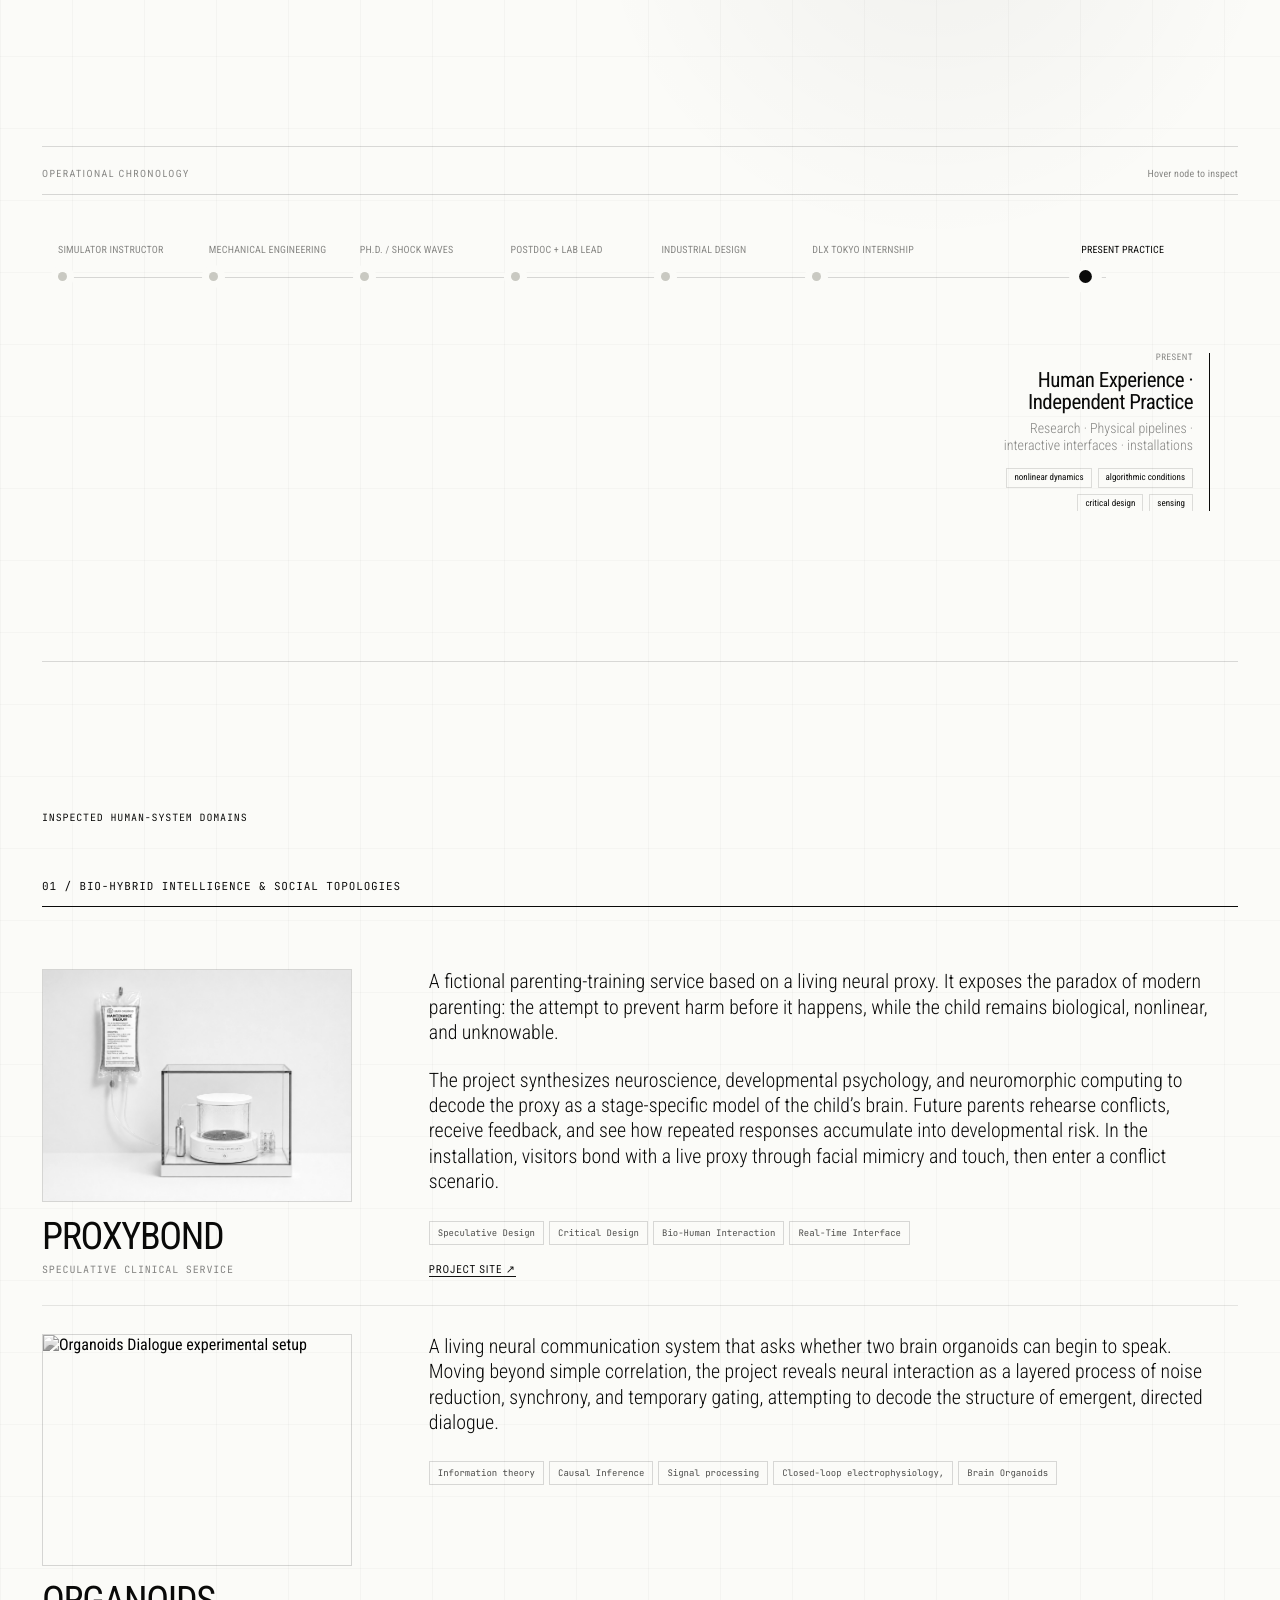
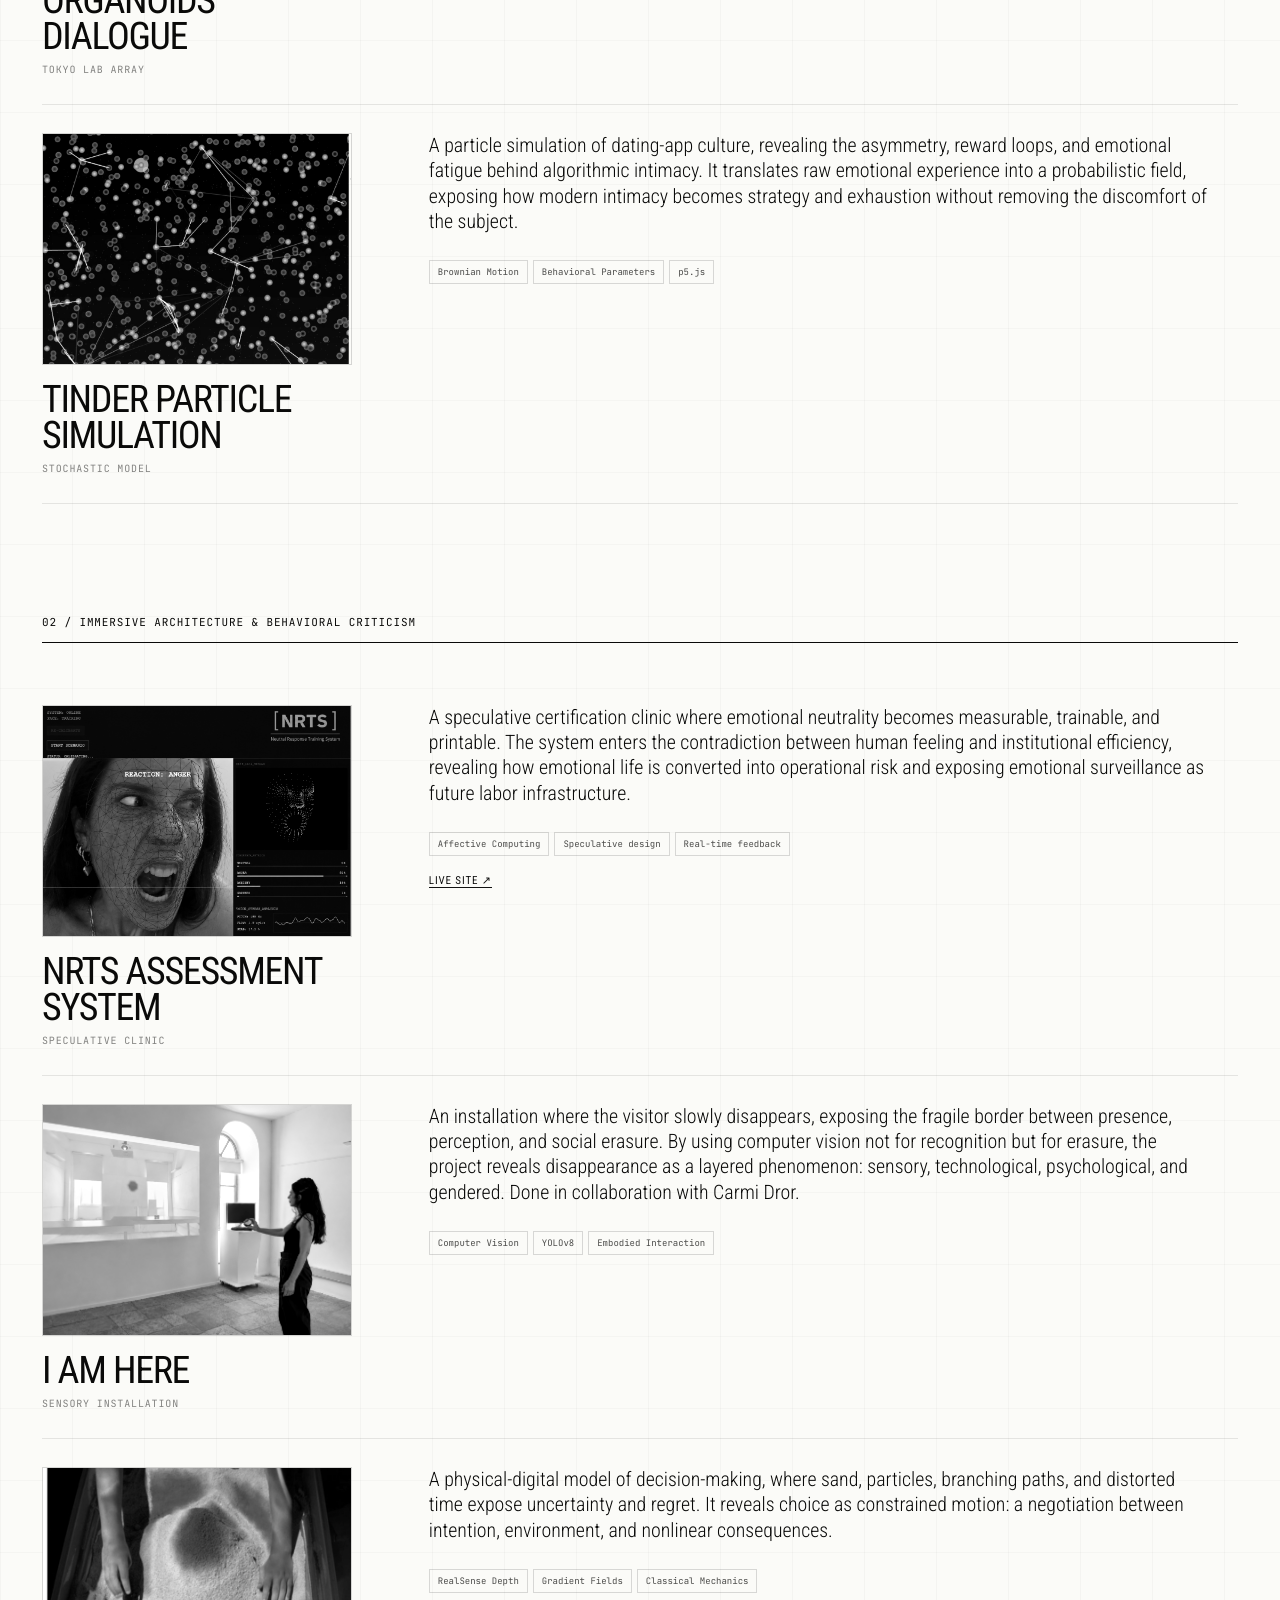
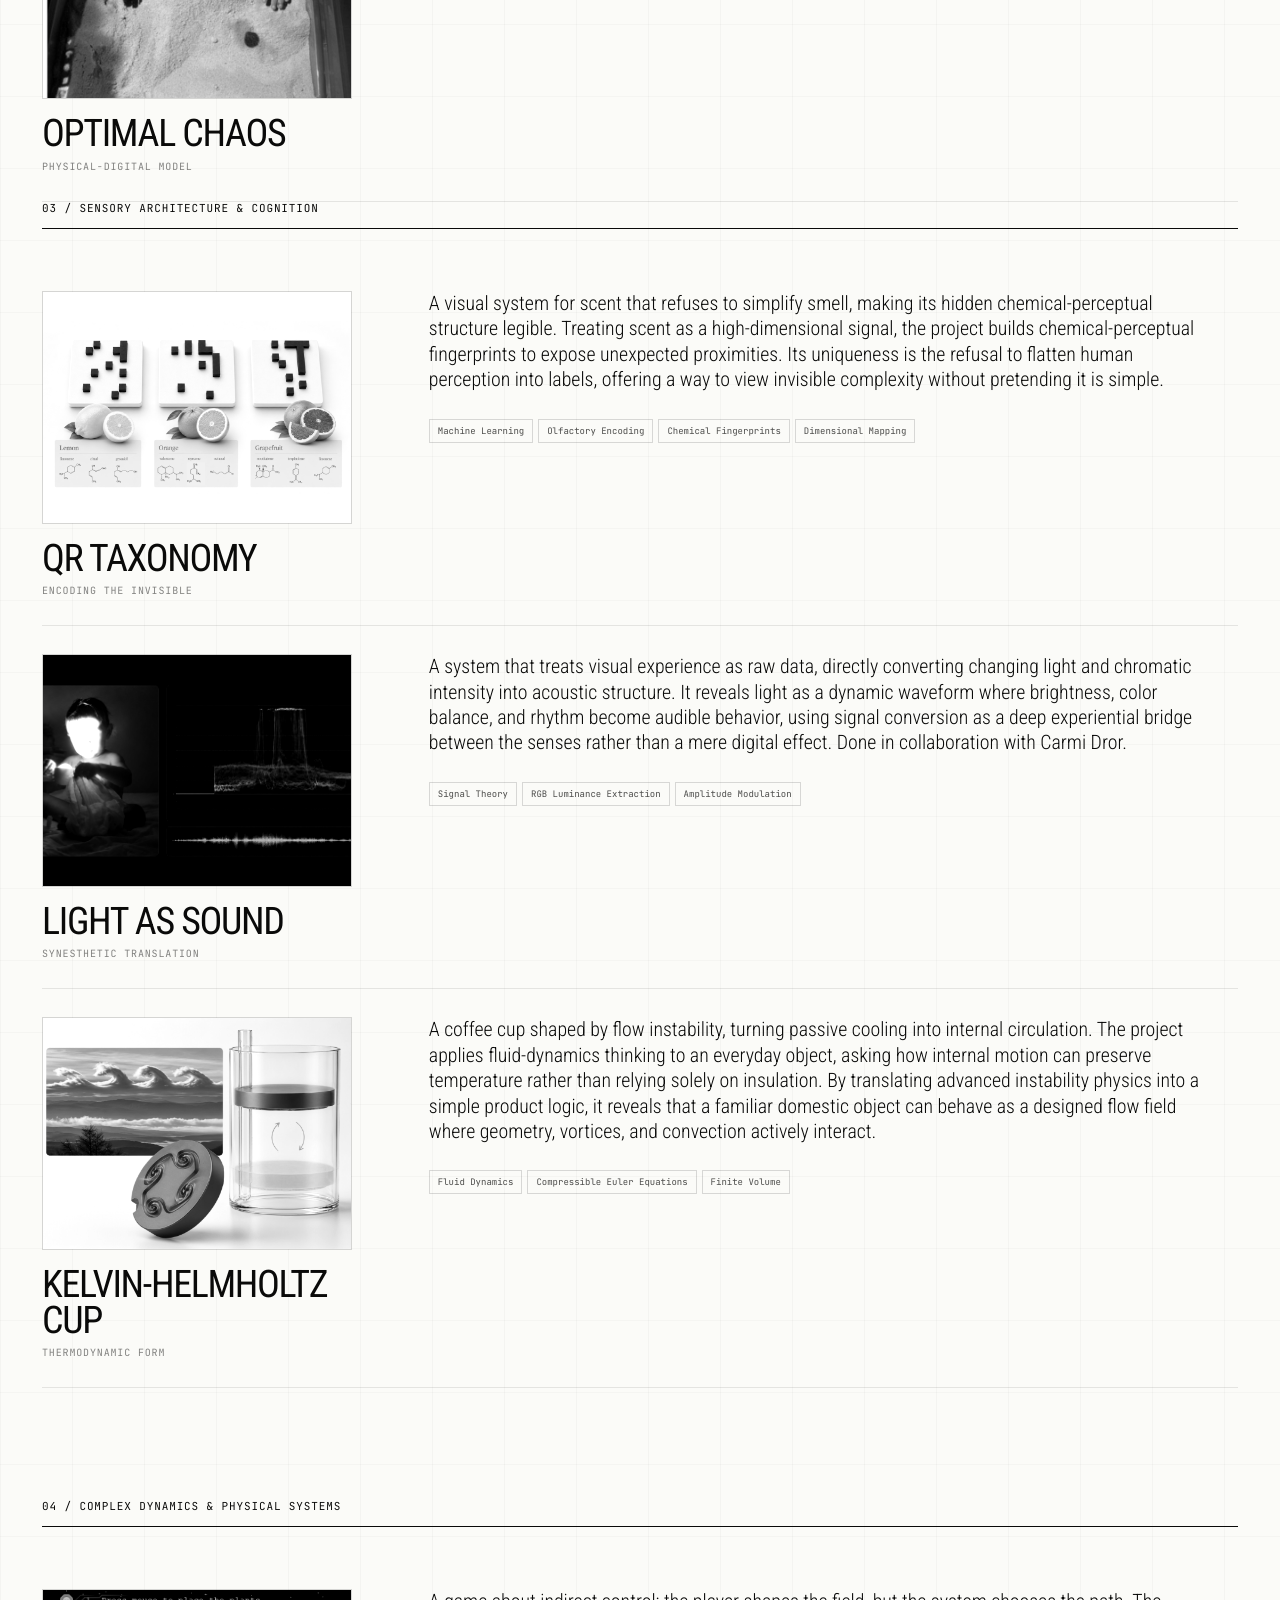
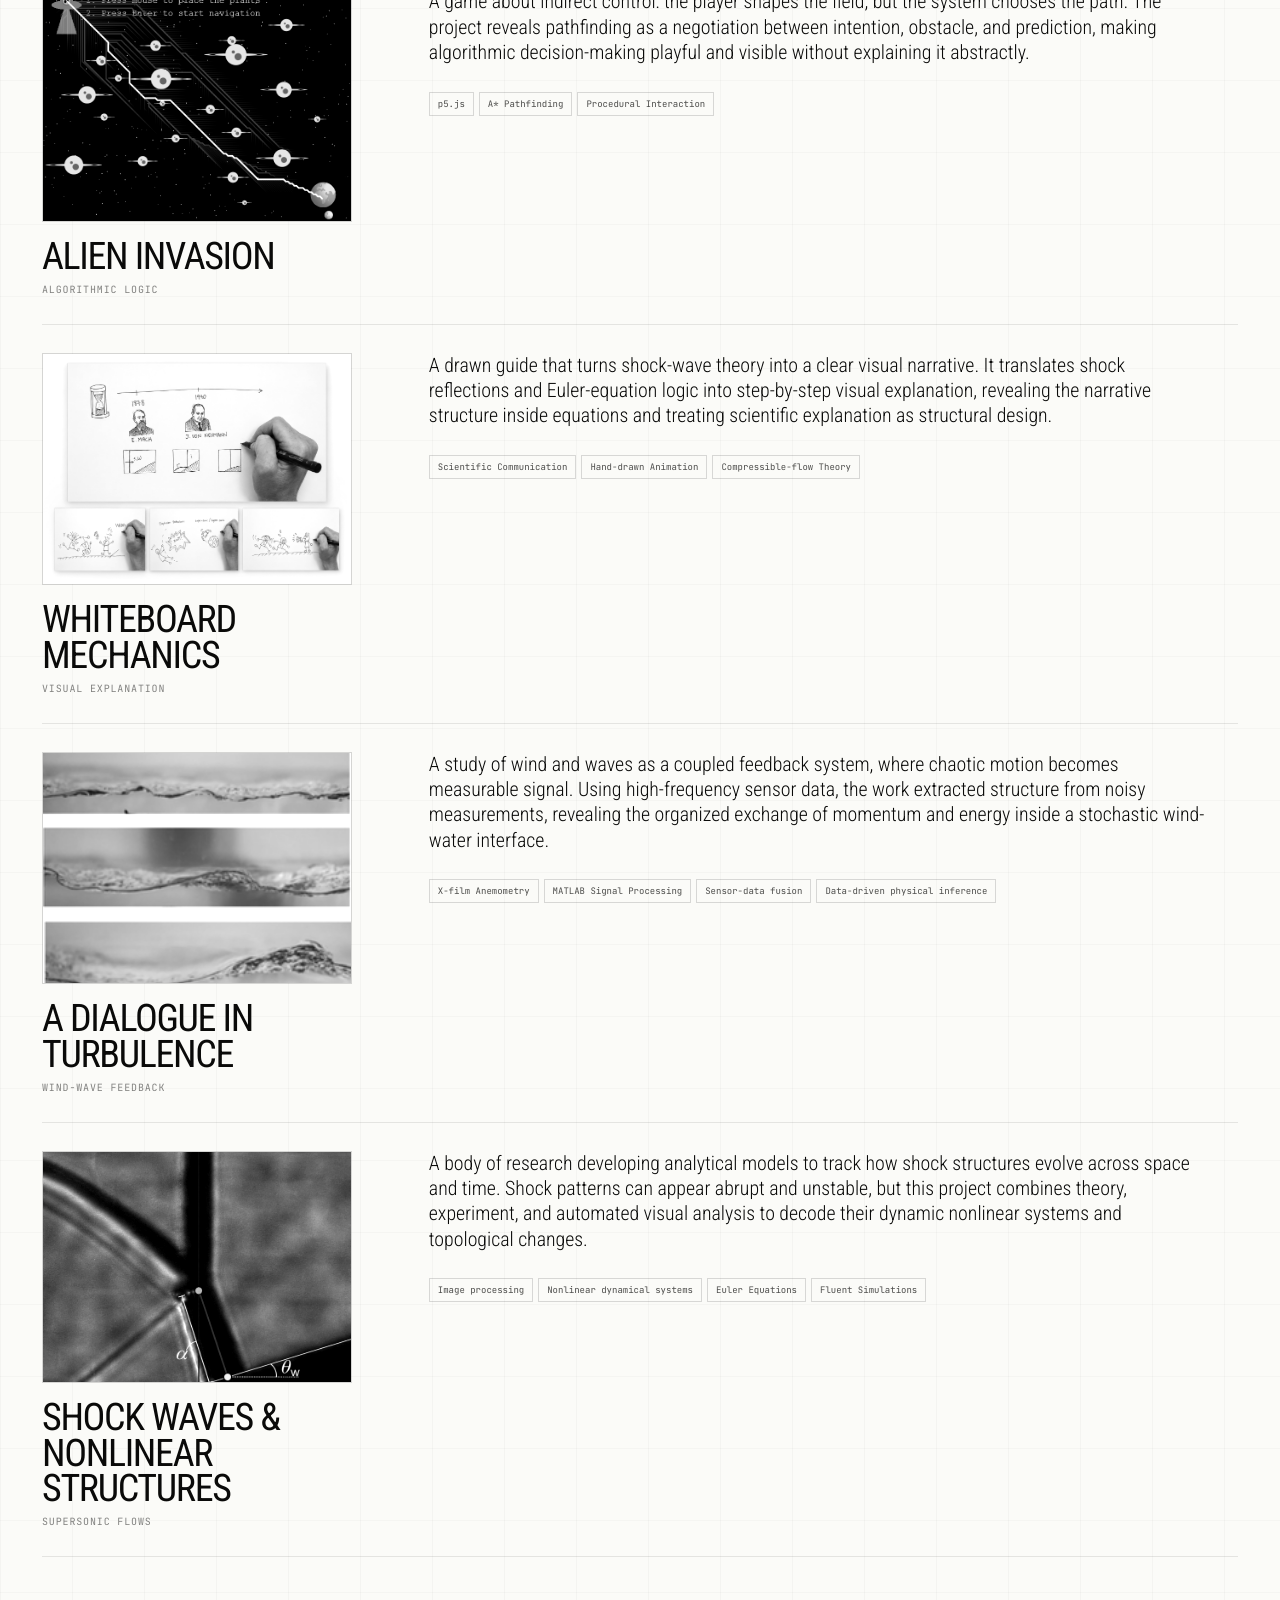
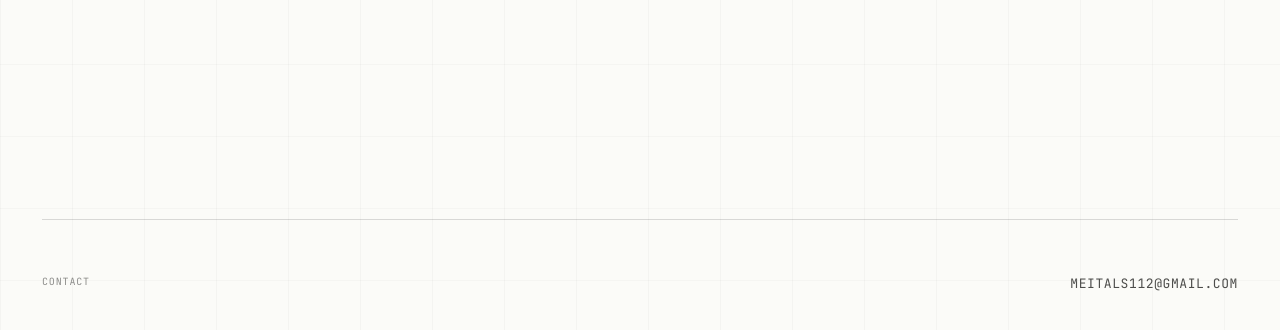
==== commit fef031ca: "Update index.html" ====
--- a/index.html
+++ b/index.html
@@ -780,15 +780,16 @@
                             <div>
                                 <span class="tech-tag">Speculative Design</span><span class="tech-tag">Critical Design</span><span class="tech-tag">Bio-Human Interaction</span><span class="tech-tag">Real-Time Interface</span>
                             </div>
-                        </div>
-                    </div>
-
                     <a class="project-link"
                        href="https://meitalgeva.com/proxybond/"
                        target="_blank"
                        rel="noopener noreferrer">
                         PROJECT SITE ↗
                     </a>
+                        </div>
+                    </div>
+
+
 
                     <div class="project-item">
                         <div class="project-meta">
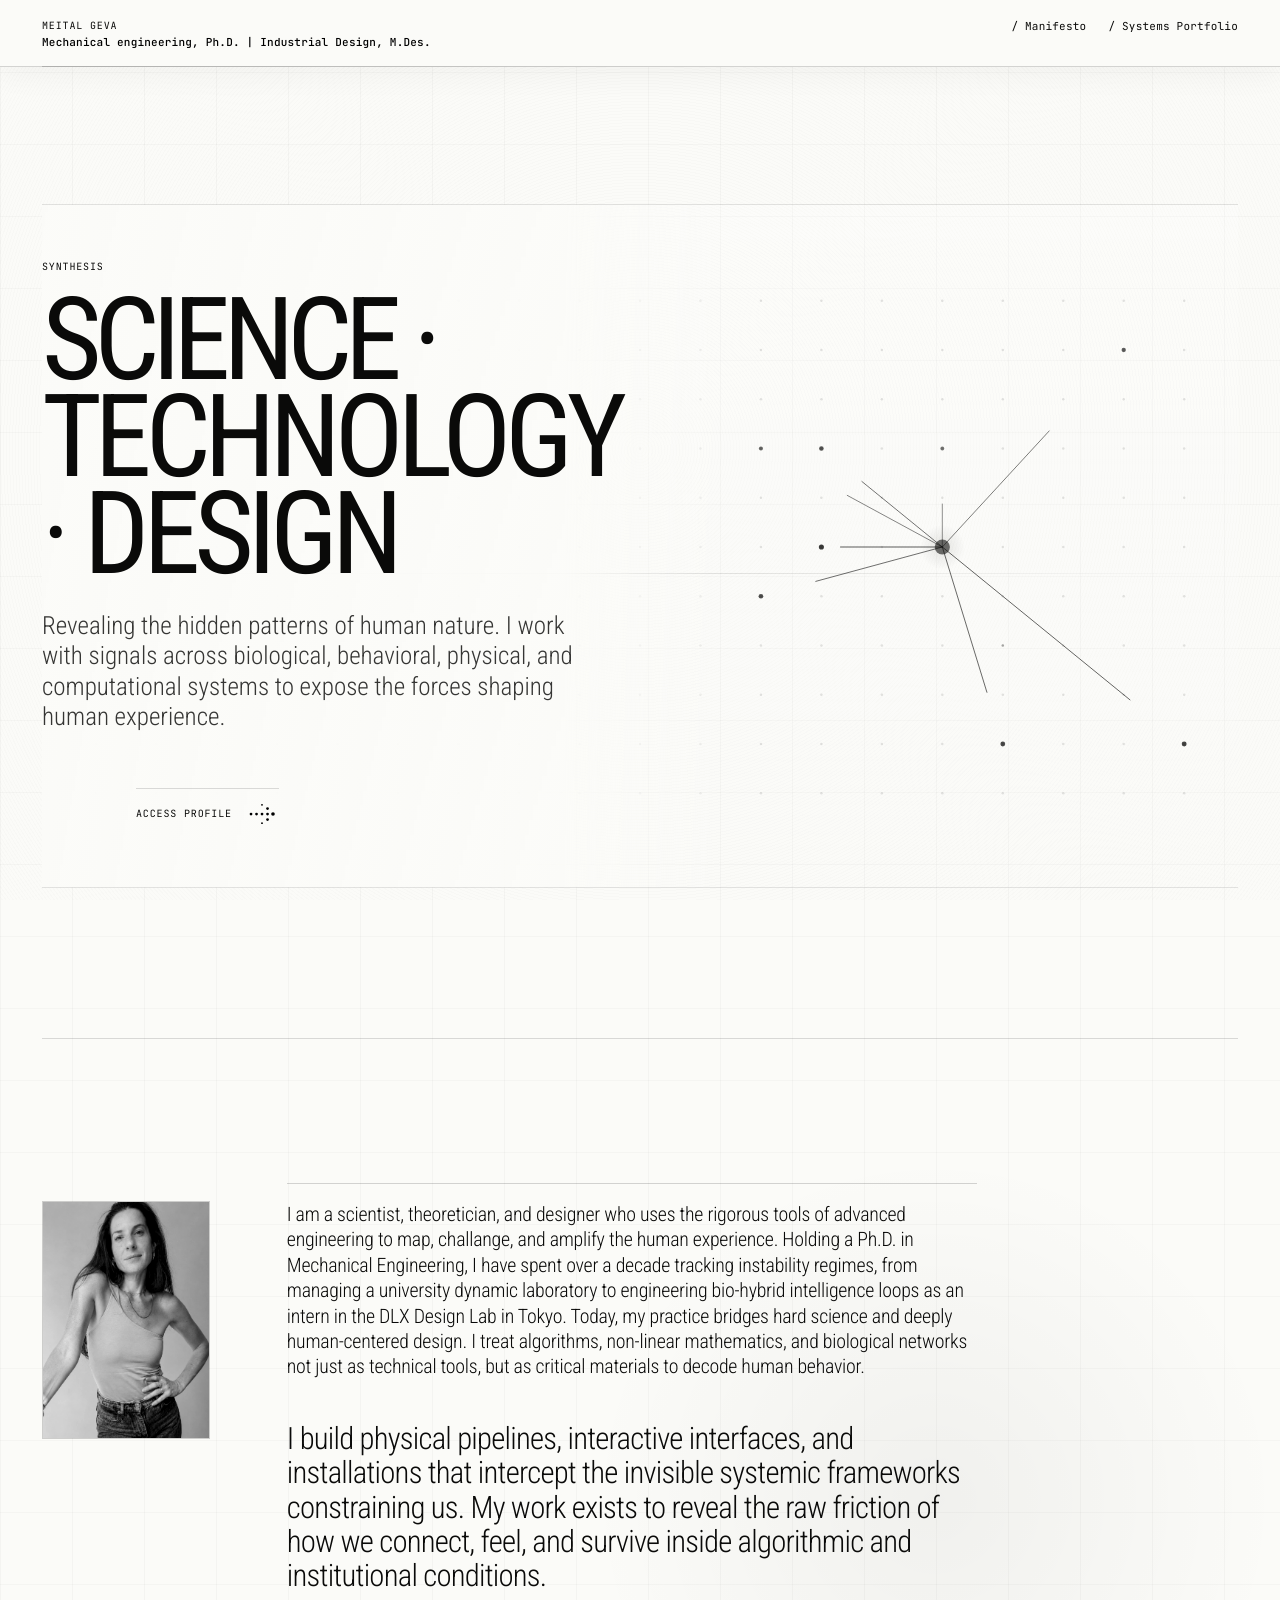
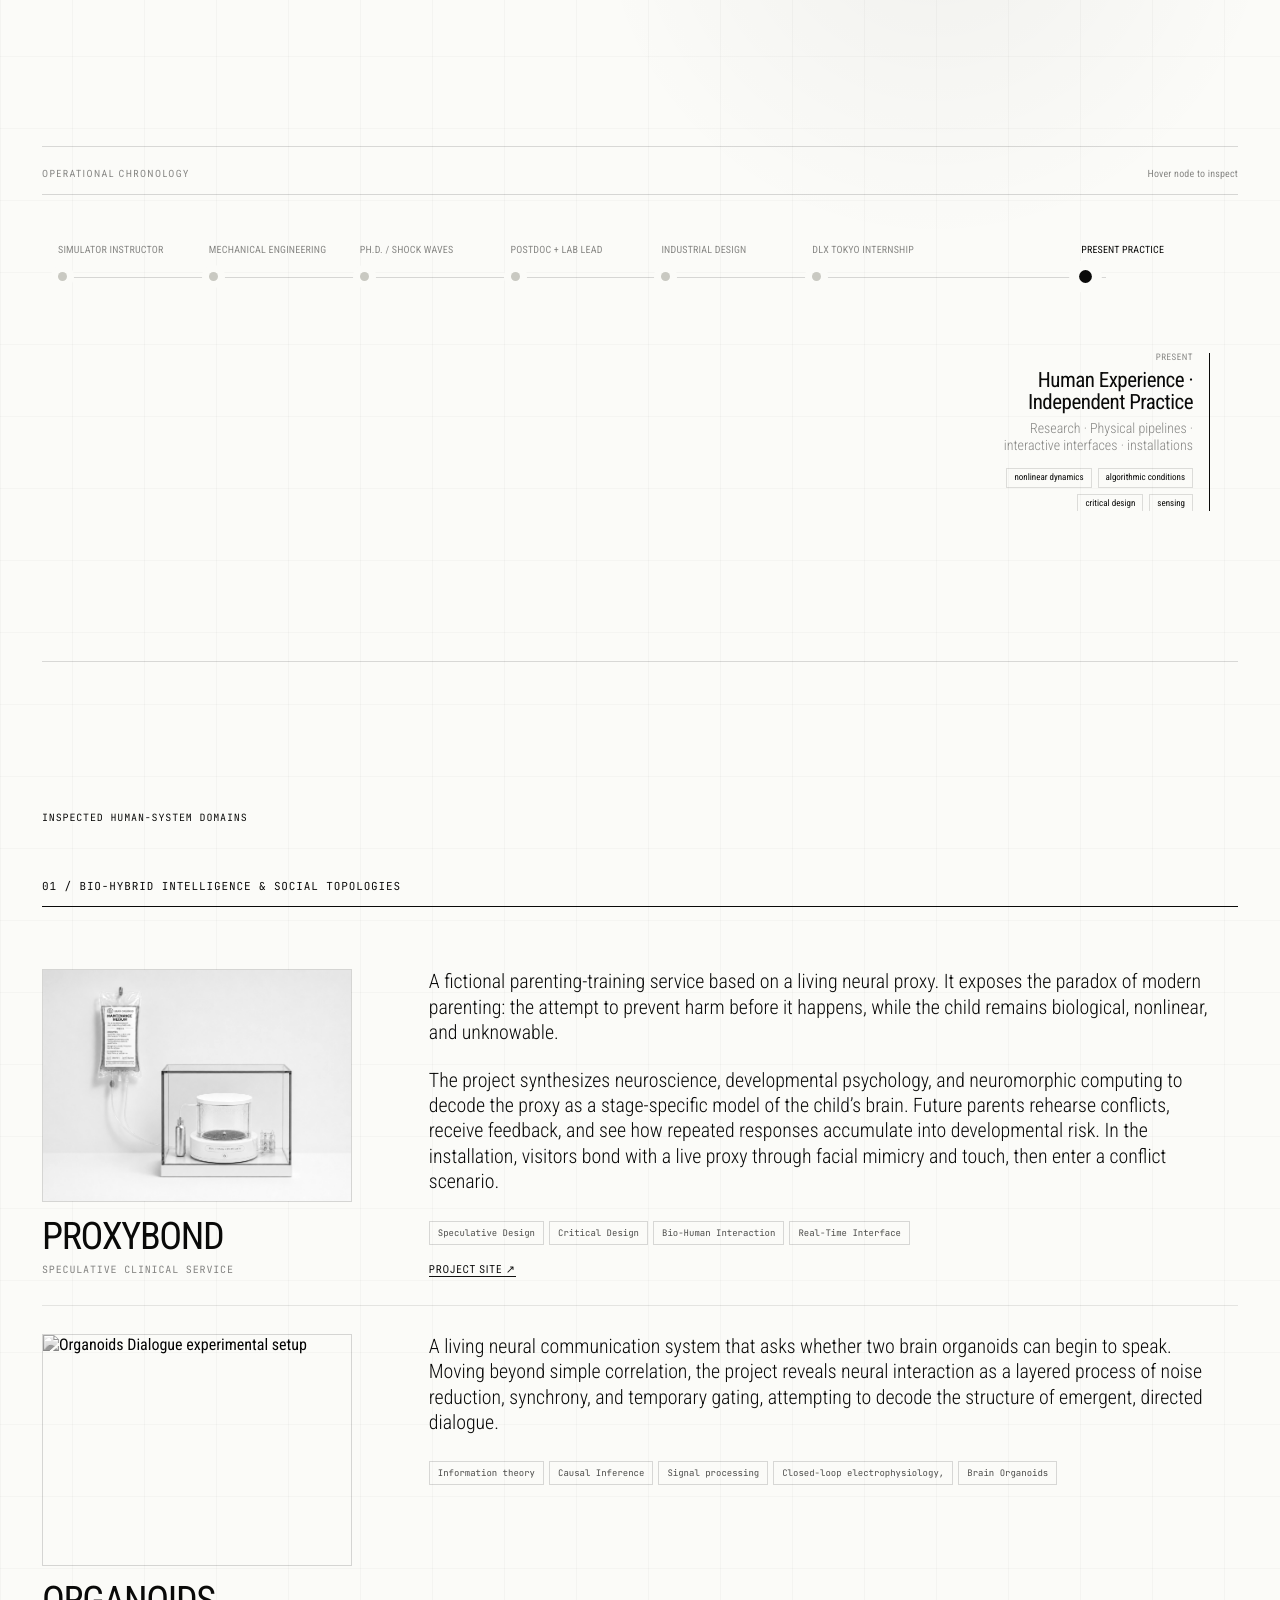
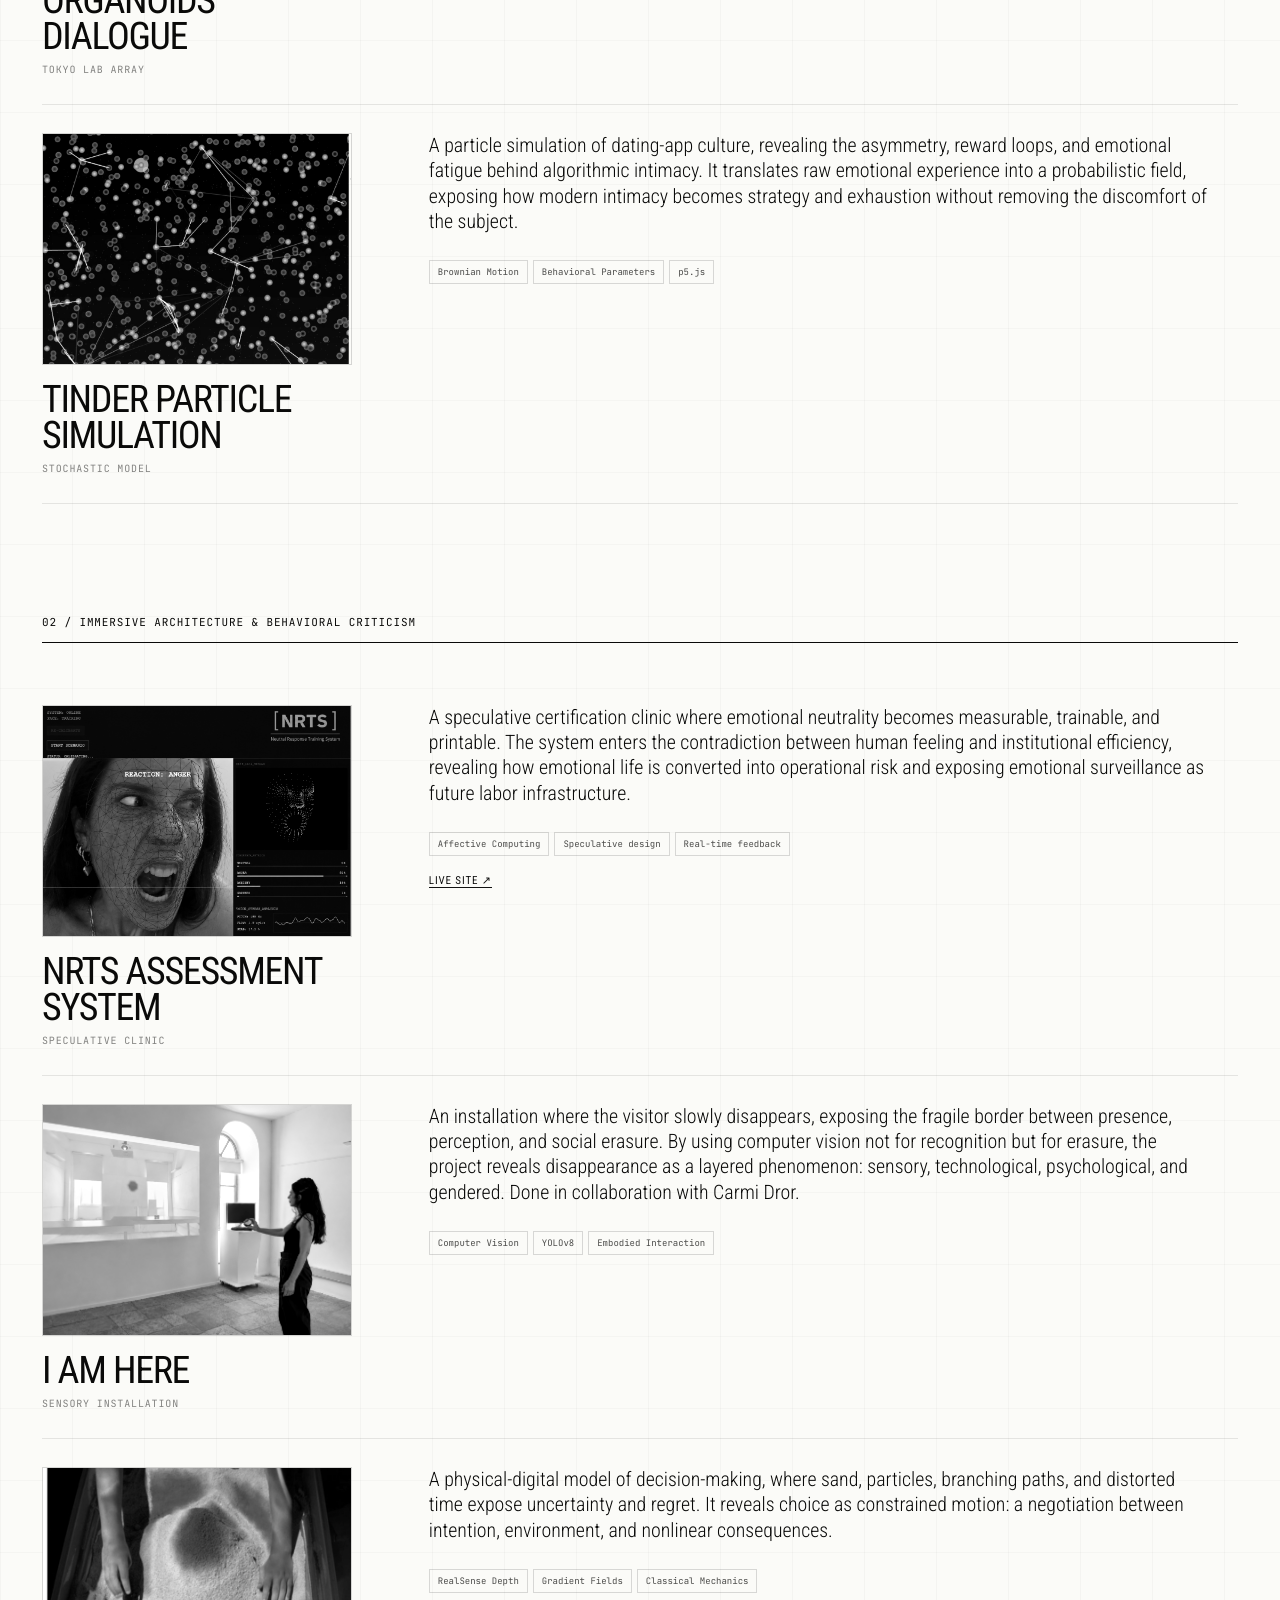
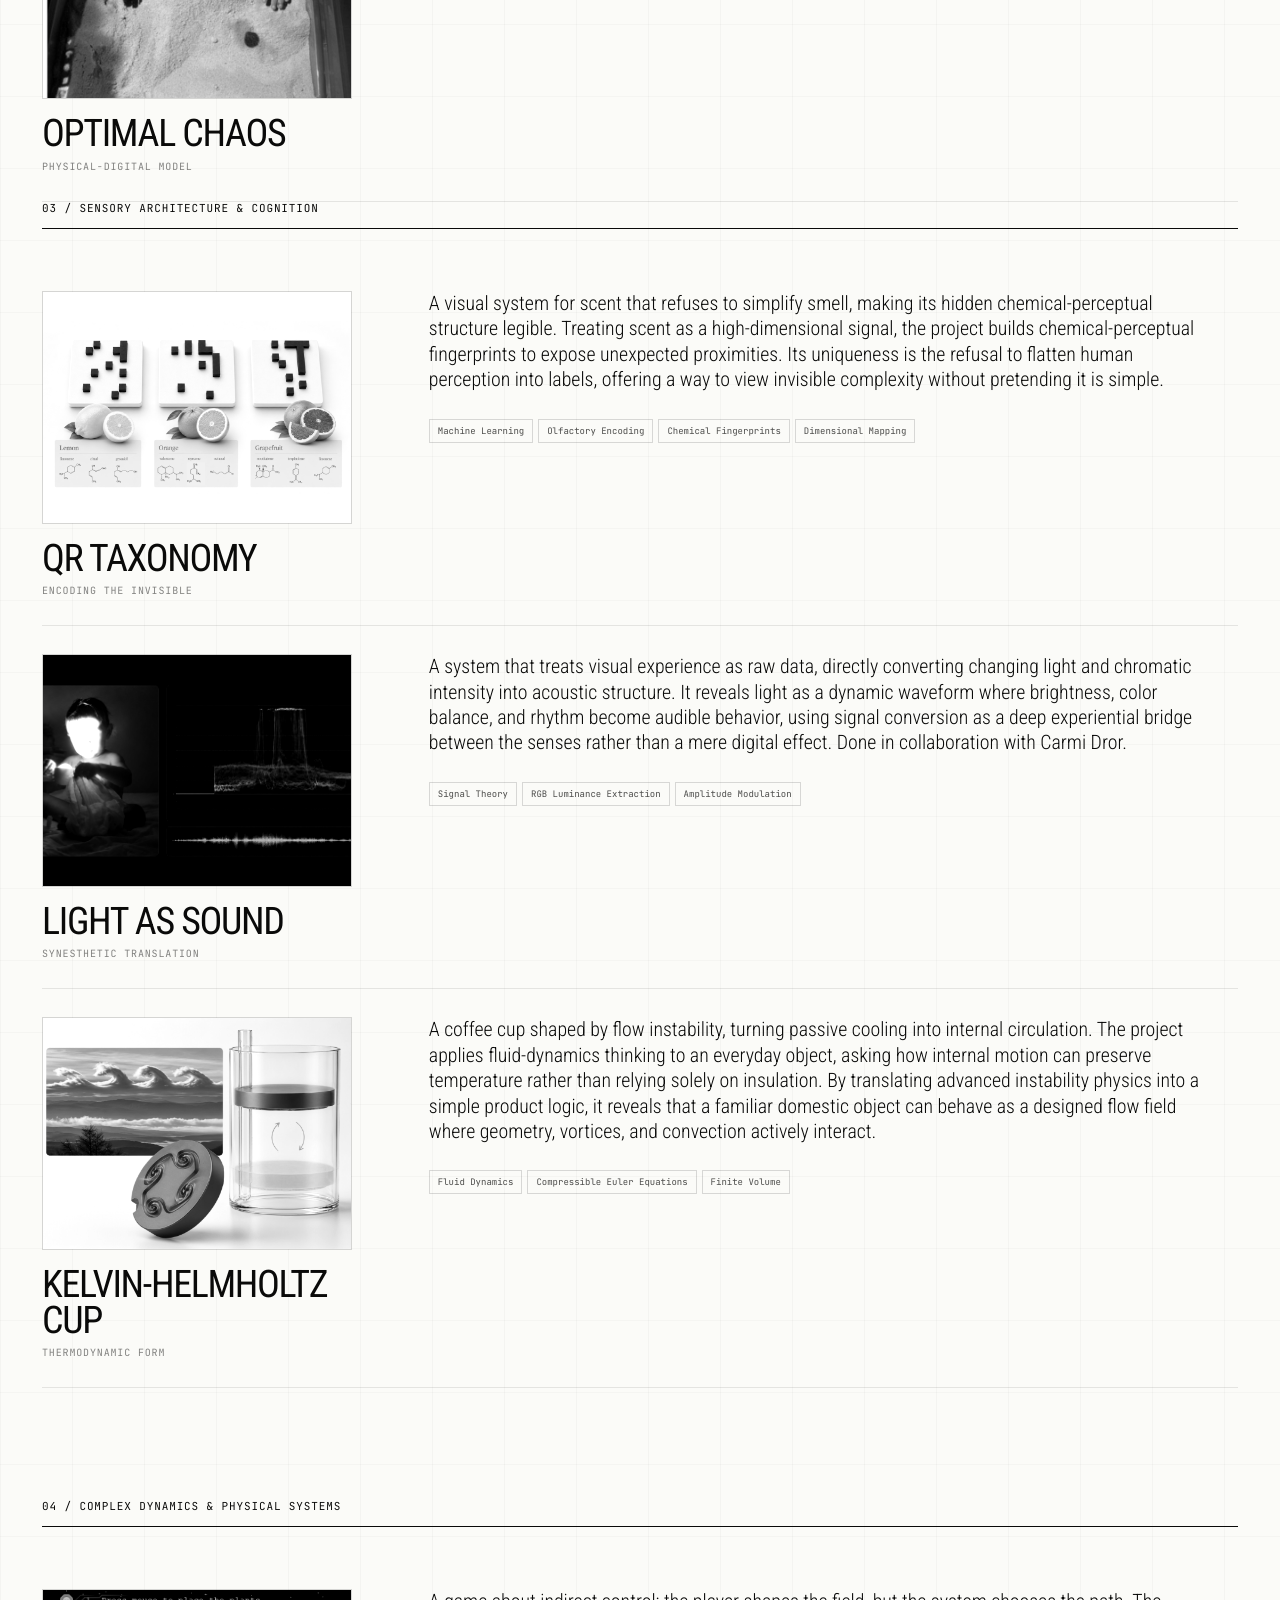
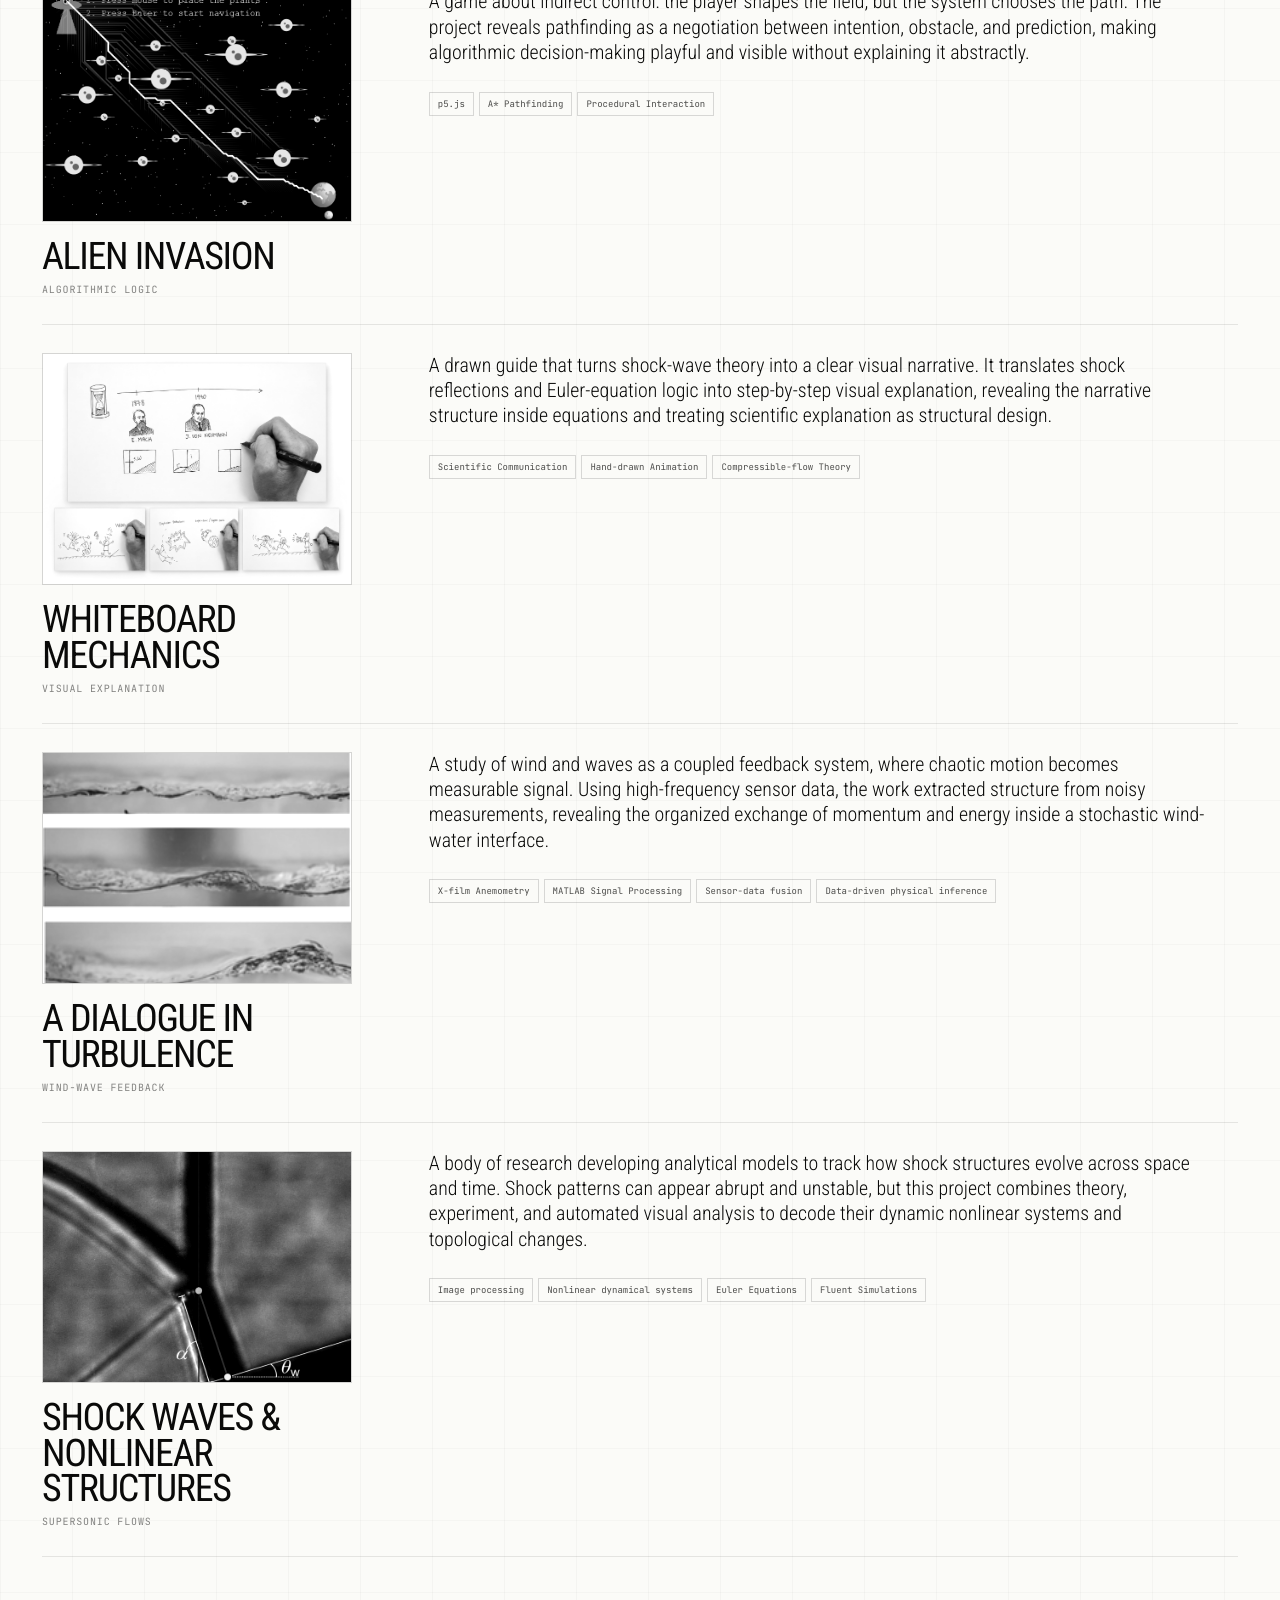
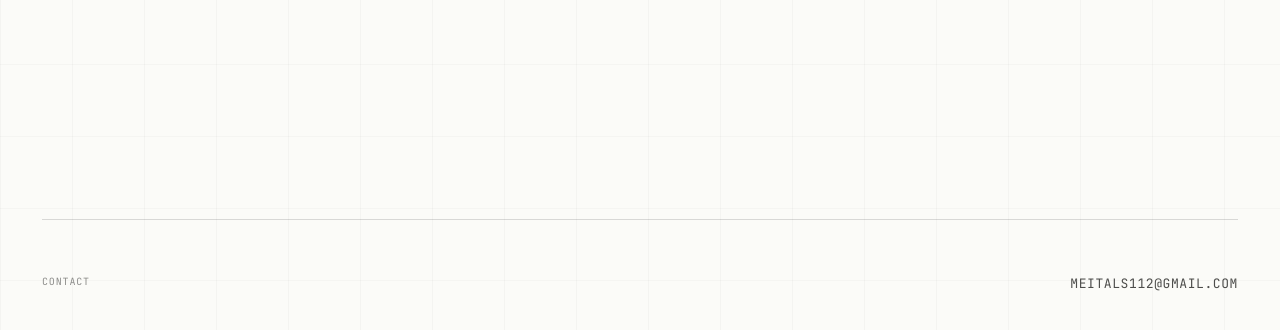
==== commit 6a1b9454: "Update index.html" ====
--- a/index.html
+++ b/index.html
@@ -623,8 +623,8 @@
 
     <header>
         <div>
-            <div class="meta-label">Identity</div>
-            <a href="#hero" style="font-size: 14px; font-weight: 500; text-decoration: none; color: #000000; display: block; margin-top: 4px;">Meital Geva, Ph.D.</a>
+            <div class="meta-label">Meital Geva</div>
+            <a href="#hero" style="font-size: 14px; font-weight: 500; text-decoration: none; color: #000000; display: block; margin-top: 4px;">Mechanical engineering, Ph.D. | Industrial Design, M.Des. </a>
         </div>
         <nav class="nav-links">
             <a href="#about">/ Manifesto</a>
@@ -638,7 +638,7 @@
             <div class="hero-panel reveal-element" id="heroPanel">
                 <canvas id="heroDotCanvas" class="hero-dot-canvas" aria-hidden="true"></canvas>
                 <div class="hero-copy" id="heroCopy">
-                    <div class="meta-label" style="margin-bottom: 20px;">Core Thesis Matrix</div>
+                    <div class="meta-label" style="margin-bottom: 20px;">Synthesis</div>
                     <h2 class="hero-title">SCIENCE · TECHNOLOGY · DESIGN</h2>
                     <p class="hero-tagline">Revealing the hidden patterns of human nature. I work with signals across biological, behavioral, physical, and computational systems to expose the forces shaping human experience.</p>
                     
